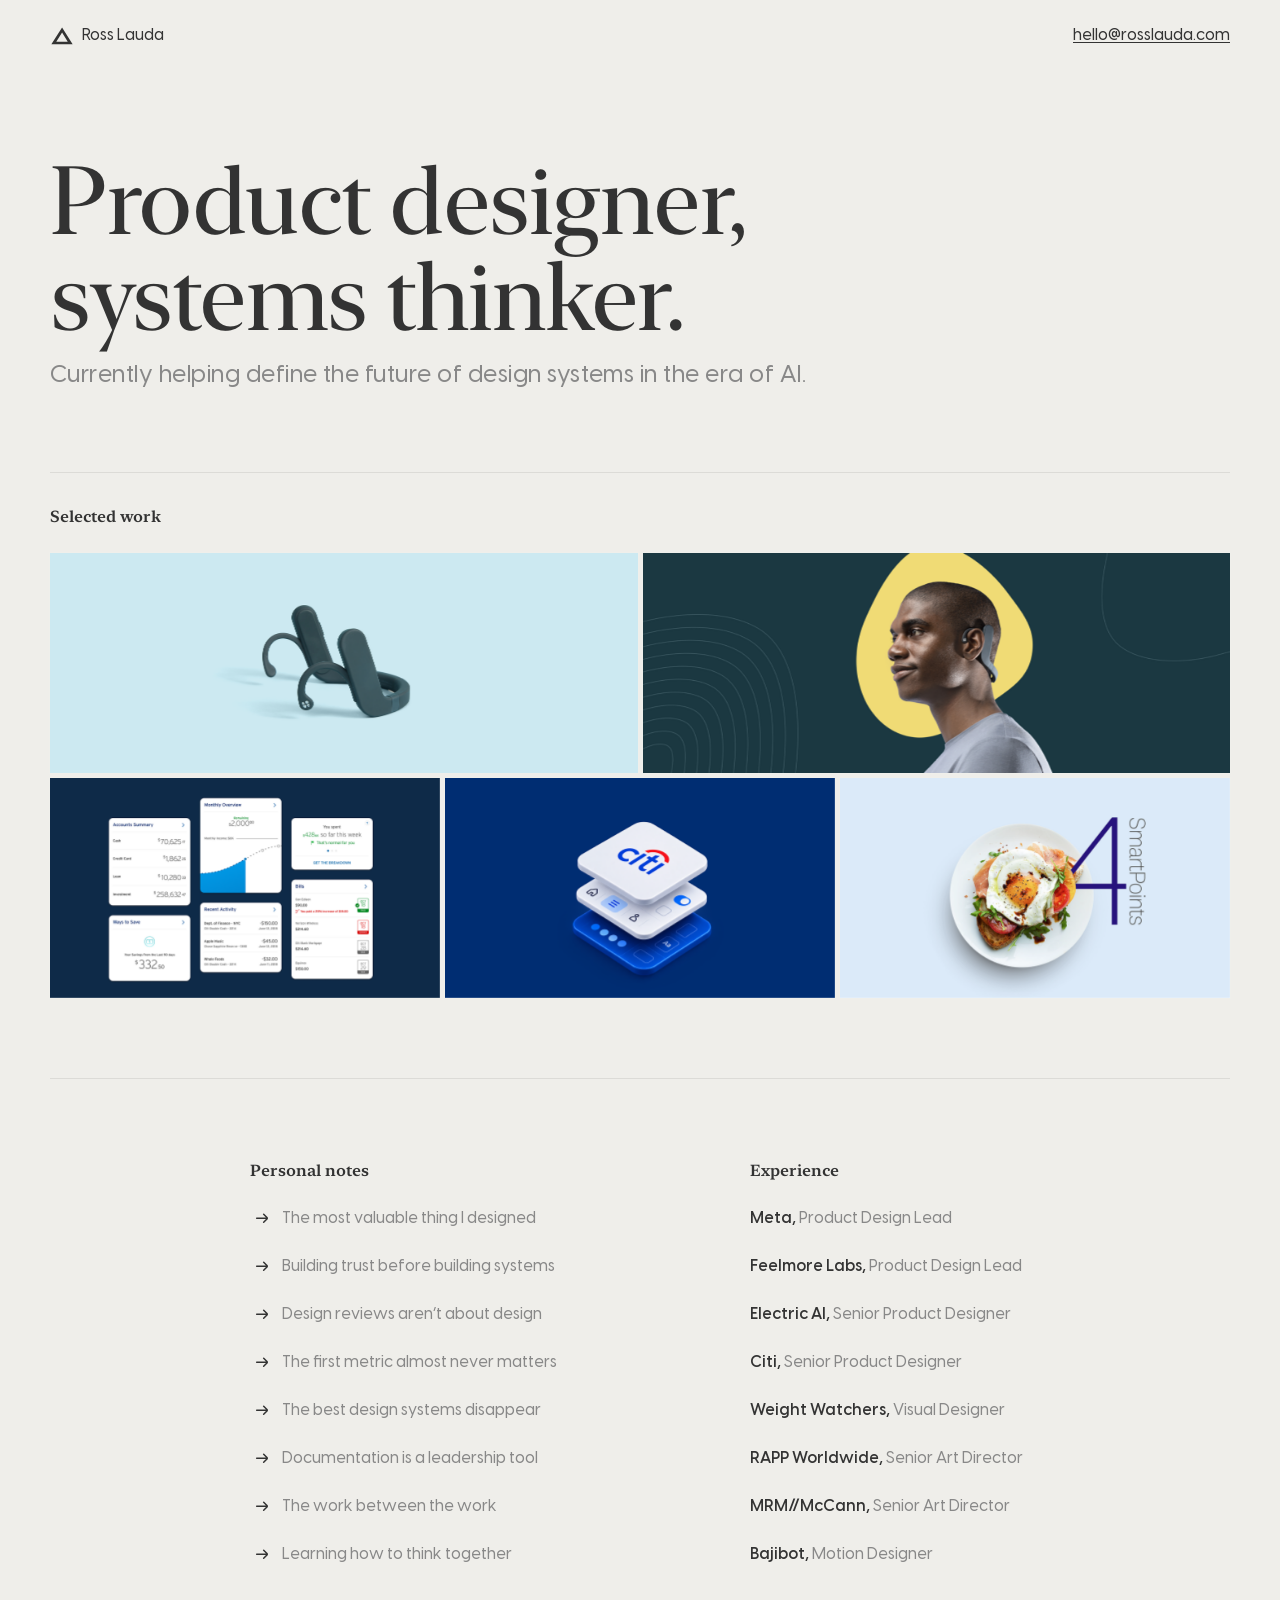
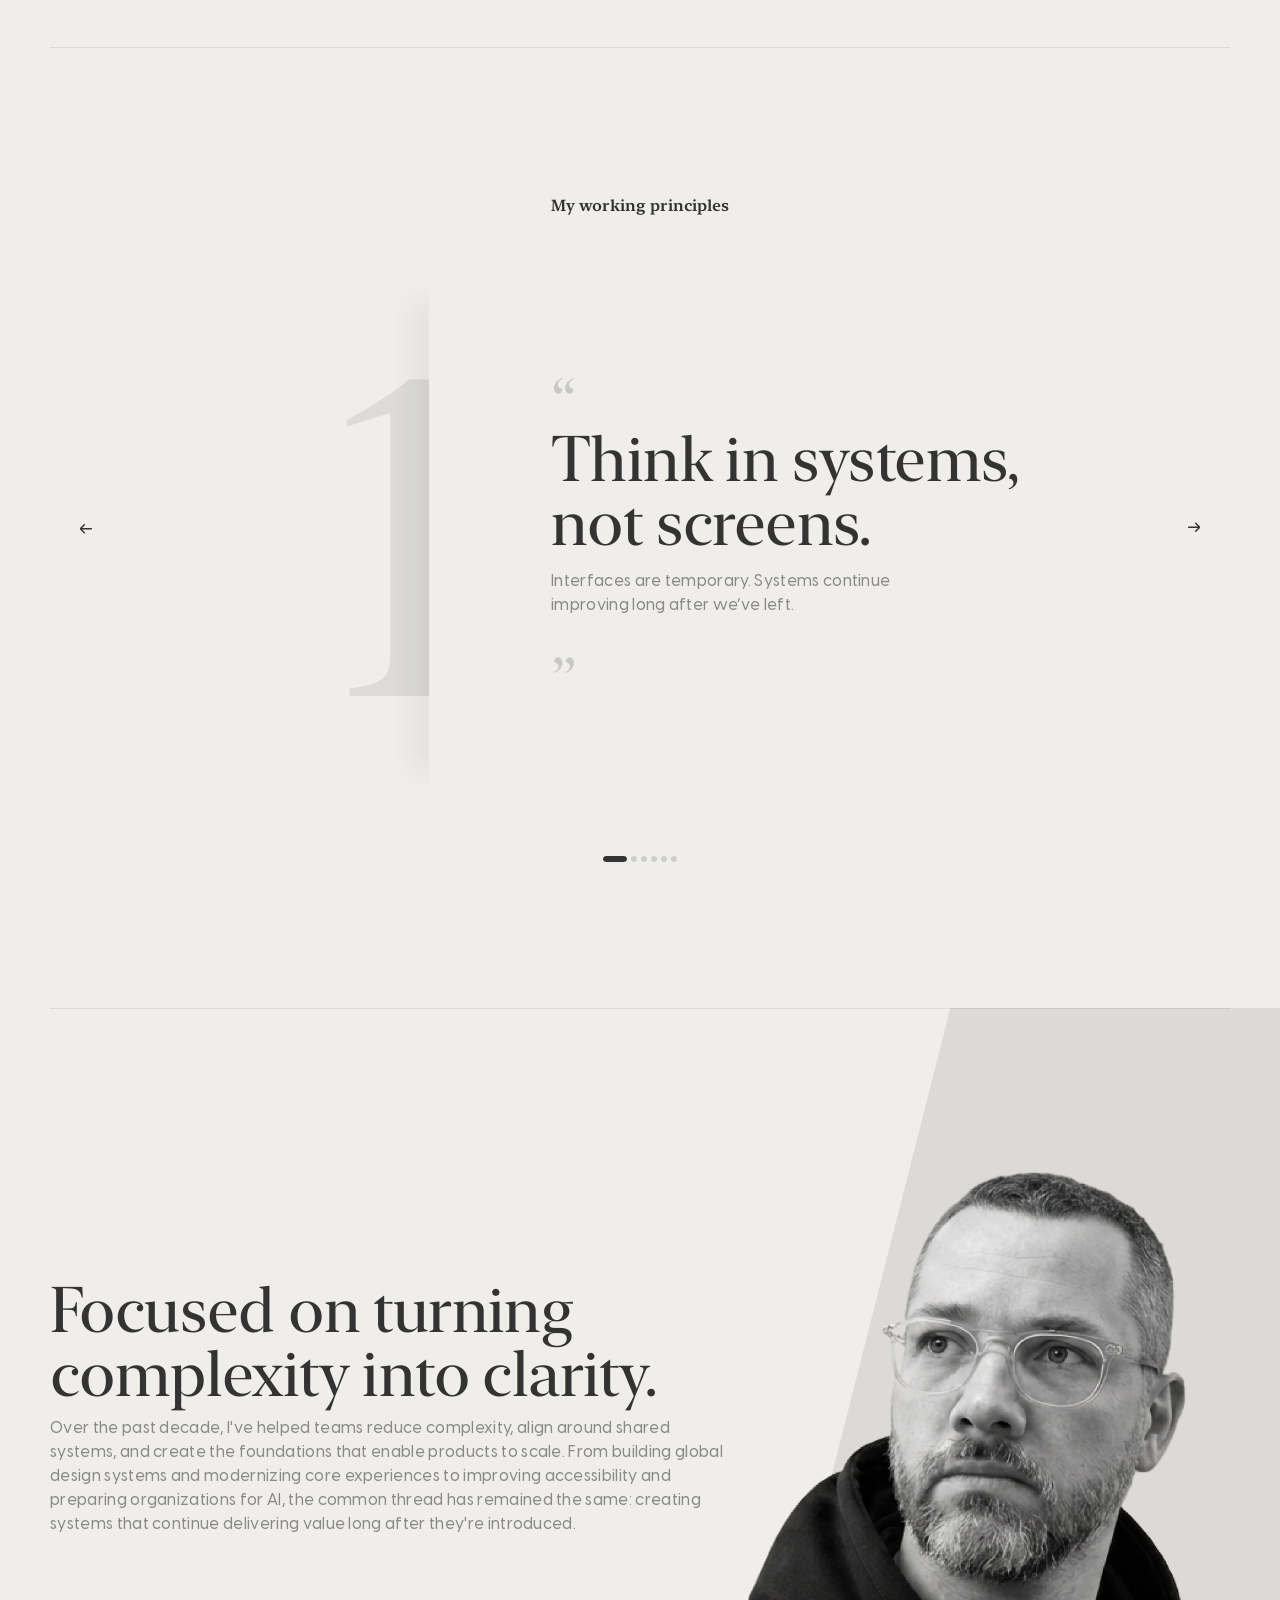
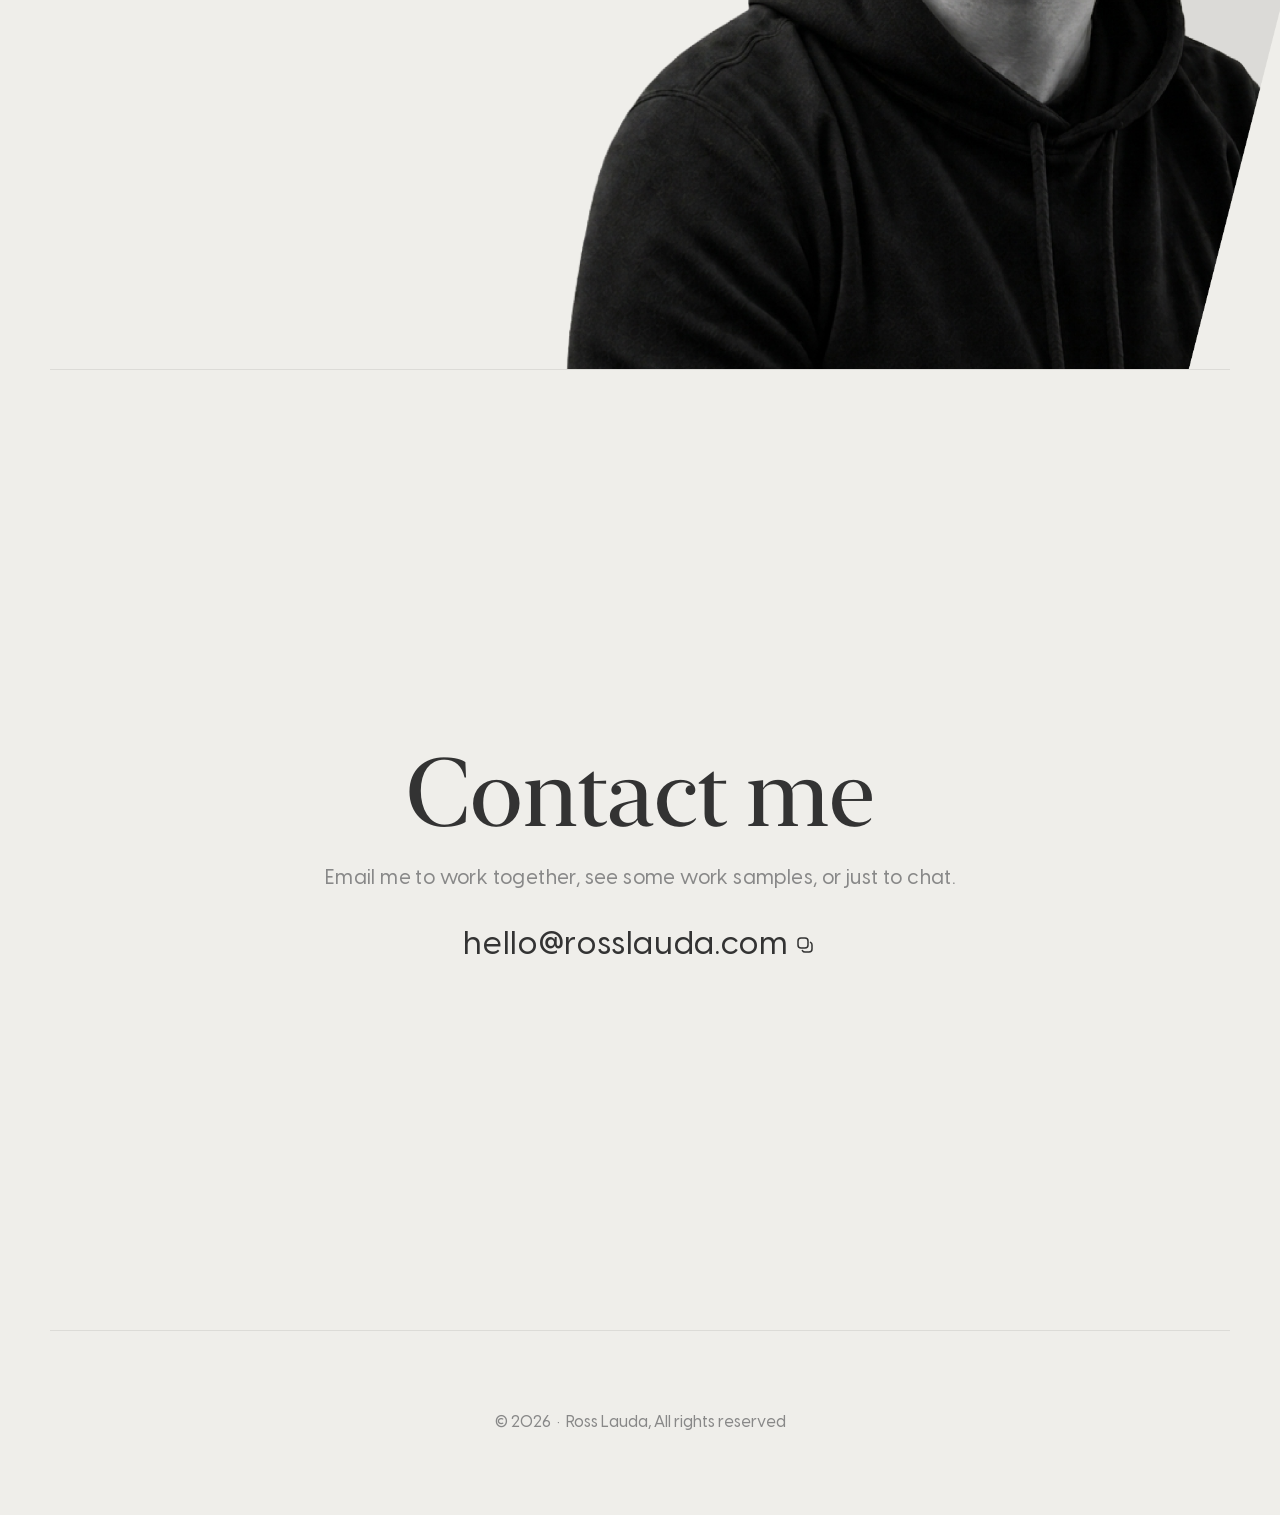
==== index.html @ 118ca0ac "Import existing portfolio and configure cPanel deployment" ====
<!doctype html>
<html lang="en">
<head>
  <meta charset="utf-8">
  <meta name="viewport" content="width=device-width, initial-scale=1">
  <meta name="color-scheme" content="light dark">
  <meta name="theme-color" content="#efeeea" media="(prefers-color-scheme: light)">
  <meta name="theme-color" content="#222222" media="(prefers-color-scheme: dark)">
  <meta name="robots" content="noindex, nofollow">
  <title>Ross Lauda — Product designer, systems thinker.</title>
</head>
<body>
  <script>location.replace('home.html');</script>
  <p><a href="home.html">Continue to the portfolio</a></p>
</body>
</html>
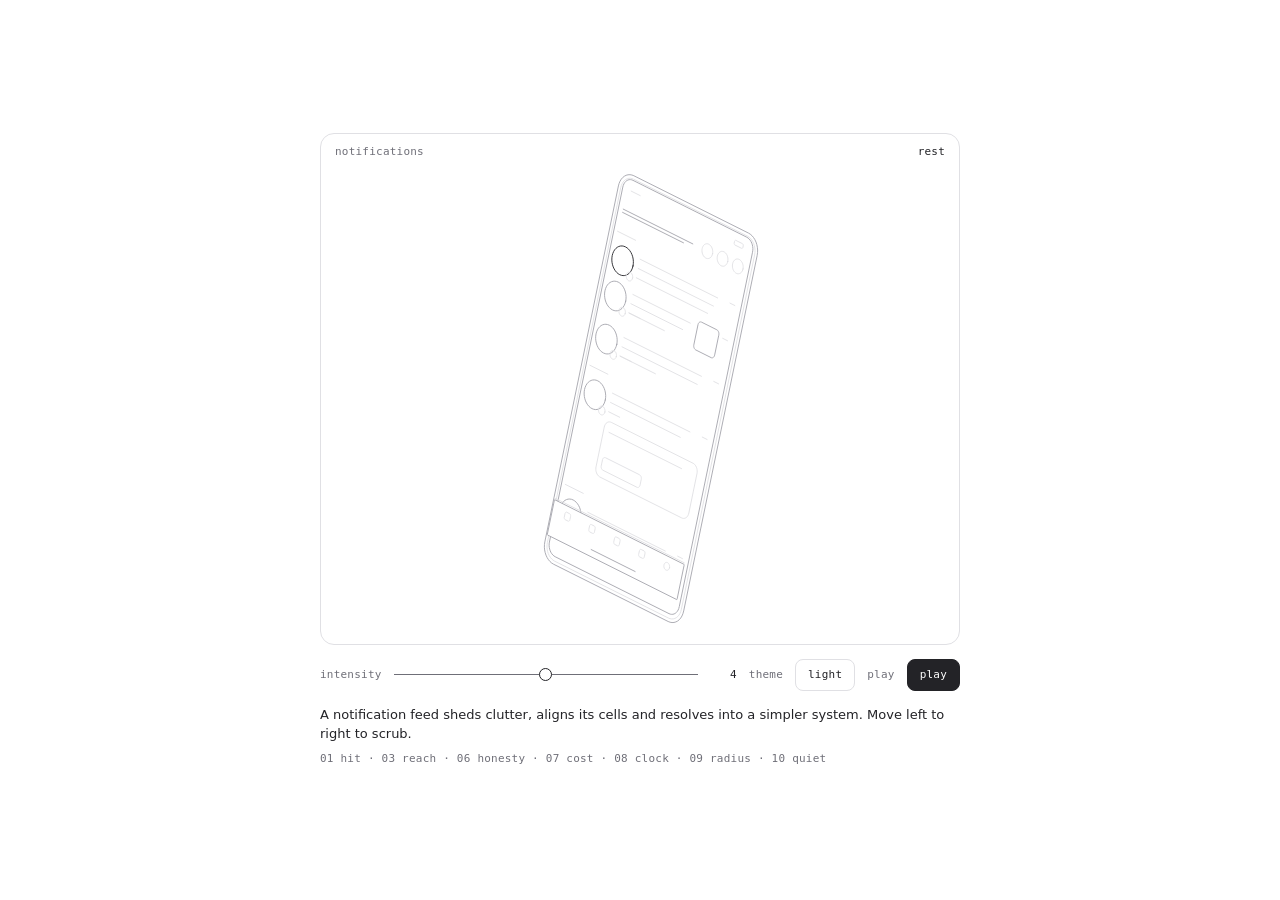
==== commit bd132ee8: "Show autoplaying notification animation on staging homepage" ====
--- a/index.html
+++ b/index.html
@@ -1,16 +1,940 @@
 <!doctype html>
 <html lang="en">
 <head>
-  <meta charset="utf-8">
-  <meta name="viewport" content="width=device-width, initial-scale=1">
-  <meta name="color-scheme" content="light dark">
-  <meta name="theme-color" content="#efeeea" media="(prefers-color-scheme: light)">
-  <meta name="theme-color" content="#222222" media="(prefers-color-scheme: dark)">
-  <meta name="robots" content="noindex, nofollow">
-  <title>Ross Lauda — Product designer, systems thinker.</title>
+<meta charset="utf-8">
+<meta name="viewport" content="width=device-width, initial-scale=1">
+<title>Notifications · Hairline animation</title>
+<meta name="robots" content="noindex,nofollow">
+<script>addEventListener('DOMContentLoaded',()=>{const p=document.getElementById('play');if(p&&p.getAttribute('aria-pressed')!=='true')p.click();});</script>
+<link rel="icon" href="data:,">
+<style>
+  :root { color-scheme: light; --ground: #ffffff; --ink: #232327; --muted: #6f6f78; --line: #e0e0e4; }
+  @media (prefers-color-scheme: dark) {
+    :root:not([data-theme="light"]) { color-scheme: dark; --ground: #08090a; --ink: #d0d6e0; --muted: #8a8c95; --line: #29292d; }
+  }
+  :root[data-theme="dark"] { color-scheme: dark; --ground: #08090a; --ink: #d0d6e0; --muted: #8a8c95; --line: #29292d; }
+  :root[data-theme="light"] { color-scheme: light; }
+  * { box-sizing: border-box; }
+  body {
+    margin: 0; min-height: 100vh; display: grid; place-items: center; padding: 24px 16px;
+    background: var(--ground); color: var(--ink);
+    font: 13px/1.5 ui-sans-serif, system-ui, -apple-system, "Segoe UI", sans-serif; -webkit-font-smoothing: antialiased;
+  }
+  main { width: 100%; max-width: 640px; }
+  .plate { position: relative; border: 1px solid var(--line); border-radius: 14px; overflow: hidden; }
+  .tag, .label, output, button { font: 11px/1 ui-monospace, SFMono-Regular, Menlo, Consolas, monospace; letter-spacing: 0.02em; }
+  .tag { position: absolute; top: 12px; z-index: 1; color: var(--muted); pointer-events: none; }
+  #name { left: 14px; }
+  #read { right: 14px; color: var(--ink); font-variant-numeric: tabular-nums; }
+  .controls { display: flex; flex-wrap: wrap; align-items: center; gap: 4px 12px; margin-top: 14px; }
+  .label { color: var(--muted); }
+  input[type="range"] {
+    flex: 1 1 96px; min-width: 0; height: 32px; margin: 0; background: transparent; cursor: pointer;
+    -webkit-appearance: none; appearance: none;
+  }
+  input[type="range"]::-webkit-slider-runnable-track { height: 1px; background: var(--muted); }
+  input[type="range"]::-webkit-slider-thumb {
+    -webkit-appearance: none; width: 13px; height: 13px; margin-top: -6px; border-radius: 50%;
+    border: 1px solid var(--ink); background: var(--ground);
+  }
+  input[type="range"]::-moz-range-track { height: 1px; background: var(--muted); }
+  input[type="range"]::-moz-range-thumb { width: 11px; height: 11px; border-radius: 50%; border: 1px solid var(--ink); background: var(--ground); }
+  input[type="range"]:focus-visible, button:focus-visible { outline: 1.5px solid var(--ink); outline-offset: 2px; }
+  output { min-width: 4ch; text-align: right; font-variant-numeric: tabular-nums; }
+  button {
+    height: 32px; padding: 0 12px; border: 1px solid var(--line); border-radius: 8px;
+    background: transparent; color: var(--ink); cursor: pointer;
+  }
+  #play[aria-pressed="true"] { background: var(--ink); color: var(--ground); border-color: var(--ink); }
+  #means { margin: 14px 0 0; text-wrap: pretty; }
+  #rules { margin: 6px 0 0; line-height: 1.6; }
+  #error { margin: 12px 0 0; padding-left: 10px; border-left: 1px solid var(--ink); }
+</style>
 </head>
 <body>
-  <script>location.replace('home.html');</script>
-  <p><a href="home.html">Continue to the portfolio</a></p>
+<main>
+  <div class="plate">
+    <span class="tag" id="name"></span>
+    <span class="tag" id="read"></span>
+    <div id="stage"></div>
+  </div>
+  <div class="controls">
+    <label class="label" for="intensity">intensity</label>
+    <input id="intensity" type="range" min="0" max="1" step="0.01" value="0.5">
+    <output id="value" for="intensity"></output>
+    <span class="label">theme</span>
+    <button id="theme" type="button" aria-label="Switch between the light and the dark theme"></button>
+    <span class="label">play</span>
+    <button id="play" type="button" aria-pressed="false">play</button>
+  </div>
+  <p id="means"></p>
+  <p id="rules" class="label"></p>
+  <p id="error" role="alert" hidden></p>
+</main>
+<script id="hl-kernel">
+/* hairline kernel sha256:346b48bdef2cdfafd5343eba01494255cf75f9c078e6fcd1aafc62bab62980a1 */
+/*
+ * HL: everything a figure may call. Read this index; the code under it is the
+ * package's src/core, unchanged, and a figure should not need to read it.
+ *
+ * Every figure is drawn in a 400 × 320 viewBox. World space is x/y on the
+ * ground and z up. Plates are filled with the ground colour and painted back
+ * to front, so a nearer one covers a farther one: append in that order. At
+ * the default camera, Cam(45, 0.5, S), +x runs down to the right and +y down
+ * to the left, so the corner with the largest x and y is nearest the viewer:
+ * append by ascending x + y, from the far corner (smallest x and y) to it.
+ *
+ * Camera
+ *   Cam(azDeg, k, S)                       a camera: azimuth in degrees, k = sin(elevation) (0.5 is the 2:1 view), S = scale
+ *   fit(C, points, cx, cy)                 centres the box of [x, y, z] points on (cx, cy); call it once, before proj
+ *                                          it only centres, it never scales: choose S by trying values, with the most extreme pose in points.
+ *                                          The six figures use S 1.42 to 2.12; the boxes they fit come out 230 to 310 wide and 180 to 245 tall
+ *   proj(C)                                returns P(x, y, z), which gives [sx, sy]
+ *   unproj(C, sx, sy, z)                   the world [x, y] under a screen point, on the plane at height z
+ *   facing(C)                              returns front(sample): whether a ring sample faces the camera
+ * Rounded solids
+ *   rrect(u0, v0, u1, v1, r, n)            a rounded rectangle, as a ring of samples {u, v, nu, nv}
+ *   circ(R, n)                             a circle, as a ring
+ *   rings(x0, y0, x1, y1, r, b)            [ring, inner]: a rounded footprint and its crease ring, inset by b
+ *                                          r, the corner radius, is cut to half the shorter side. b, the crease's inset in world units
+ *                                          (0.6 to 2.2 in the figures), must stay under half the shorter side or the crease turns inside out
+ *   prism(P, front, ring, inner, z0, z1)   {sil, crease}: a solid standing from z0 to z1, as two path strings
+ *   ringAt(P, ring, z)                     the ring's points, projected at height z
+ *   run(ring, keep)                        the one cyclic run of samples that pass keep
+ *   hull(points)                           the convex hull of screen points
+ *   extremes(P, ring)                      [left, right, nearest] samples: where dashed drops fall from
+ *   fillet(points, radii, n)               rounds every vertex of a closed polygon; returns the new points
+ *                                          radii is an array, one radius per vertex, each cut to half its shorter edge; a single number gives NaN.
+ *                                          n is the steps round each corner, default 4: each vertex becomes n + 1 points
+ *   ghost(P, front, ring, z0, depth)       a reflection's path {d, y0, y1}; reflect() draws it for you
+ * Paths and numbers
+ *   poly(points)                           a closed path string
+ *   open(points)                           an open polyline string
+ *   seg(a, b)                              one segment between two screen points [sx, sy], as its own subpath; project world points with P first
+ *   clamp(v, a, b)
+ *   lerp(a, b, t)
+ *   rad(deg)
+ *   r2(n)                                  two decimals
+ * The continuous clock: one spring per moving number
+ *   spring(x, opts)                        at rest on x; write .t to retarget; opts {k, c, m, eps}, default k 100, c 18, m 1
+ *   stepS(sp, dt)                          advances by dt seconds; returns whether it is still moving
+ * The discrete clock: a 700ms tween on (.32, .72, 0, 1)
+ *   tween(v, dur)                          at rest on v; dur defaults to 700 (ms)
+ *   tset(tw, to, now, delay)               retargets from where it is, after delay ms: the stagger
+ *                                          the same target again does nothing, so calling it on every pointer move is safe
+ *   tval(tw, now)                          its value at now
+ *   tdone(tw, now)                         whether it has landed
+ *   bezier(x1, y1, x2, y2)                 a CSS cubic-bezier, as a function of progress
+ *   EASE_LIFT                              the lift curve itself
+ *   reducedMotion()                        true when the reader asked for less motion; springs and tweens already land at once
+ *   setReducedMotion(on)                   the loop's business, not a figure's
+ * Drawing
+ *   mk(tag, attrs, parent)                 one svg element: the only way a figure makes a node
+ *   solid(parent)                          {g, sil, cr}: a group holding a silhouette path and a crease path
+ *   put(solid, paths)                      writes prism()'s {sil, crease} into solid()'s {sil, cr}: sil into sil, crease into cr
+ *   flatDot(parent, C, r, cls)             a dot lying on the ground plane; cls is "dot", "dot m" or "dot off"
+ *   place(el, point)                       moves a dot or a circle to [sx, sy]
+ *   reflect(svg, parent, P, front, ring, z0, depth)   a fading mirror under a solid
+ *   fade(svg, y0, y1, a0)                  a vertical fade, as a mask; returns the value for a mask attribute
+ * Life
+ *   register(stage, tick)                  joins the one frame loop; tick(dt in seconds, now in ms) returns true to ask for another frame; gives {wake, unregister}
+ *   pointer(stage, handlers)               {move(point), down(point), leave()}, points in viewBox units; returns its disposer
+ *   disposer()                             {add, on, dispose}: collects tear-down, so destroy is bag.dispose
+ * The bench's business, not a figure's
+ *   css(lightDark)
+ *   inject(root)
+ *   tour(stage, stops, onStop)             an unseen pointer that walks the stops, [x, y] in viewBox units or null to leave, and gives way to a real one; onStop(i) on each arrival; returns {stop}
+ *   LAP                                    the default stops: a diamond around the centre, then a leave
+ *
+ * Classes, on path, polygon, ellipse and line. They are the whole palette; a
+ * figure sets no colour, width or fill of its own.
+ *     (none)   filled with the ground colour, medium stroke
+ *     sil      the silhouette's stroke        hi    the bright stroke: the only highlight
+ *     lo       the dim stroke                 nf    no fill        fo   fill only, no stroke
+ *     dash     a dashed guide
+ *     dot      a bright dot                   dot m   a medium dot     dot off   a dim dot
+ */
+var HL = (() => {
+  var __defProp = Object.defineProperty;
+  var __getOwnPropDesc = Object.getOwnPropertyDescriptor;
+  var __getOwnPropNames = Object.getOwnPropertyNames;
+  var __hasOwnProp = Object.prototype.hasOwnProperty;
+  var __export = (target, all) => {
+    for (var name in all)
+      __defProp(target, name, { get: all[name], enumerable: true });
+  };
+  var __copyProps = (to, from, except, desc) => {
+    if (from && typeof from === "object" || typeof from === "function") {
+      for (let key of __getOwnPropNames(from))
+        if (!__hasOwnProp.call(to, key) && key !== except)
+          __defProp(to, key, { get: () => from[key], enumerable: !(desc = __getOwnPropDesc(from, key)) || desc.enumerable });
+    }
+    return to;
+  };
+  var __toCommonJS = (mod) => __copyProps(__defProp({}, "__esModule", { value: true }), mod);
+
+  // packages/hairline/src/core/kernel.ts
+  var kernel_exports = {};
+  __export(kernel_exports, {
+    Cam: () => Cam,
+    EASE_LIFT: () => EASE_LIFT,
+    LAP: () => LAP,
+    bezier: () => bezier,
+    circ: () => circ,
+    clamp: () => clamp,
+    css: () => css,
+    disposer: () => disposer,
+    extremes: () => extremes,
+    facing: () => facing,
+    fade: () => fade,
+    fillet: () => fillet,
+    fit: () => fit,
+    flatDot: () => flatDot,
+    ghost: () => ghost,
+    hull: () => hull,
+    inject: () => inject,
+    lerp: () => lerp,
+    mk: () => mk,
+    open: () => open,
+    place: () => place,
+    pointer: () => pointer,
+    poly: () => poly,
+    prism: () => prism,
+    proj: () => proj,
+    put: () => put,
+    r2: () => r2,
+    rad: () => rad,
+    reducedMotion: () => reducedMotion,
+    reflect: () => reflect,
+    register: () => register,
+    ringAt: () => ringAt,
+    rings: () => rings,
+    rrect: () => rrect,
+    run: () => run,
+    seg: () => seg,
+    setReducedMotion: () => setReducedMotion,
+    solid: () => solid,
+    spring: () => spring,
+    stepS: () => stepS,
+    tdone: () => tdone,
+    tour: () => tour,
+    tset: () => tset,
+    tval: () => tval,
+    tween: () => tween,
+    unproj: () => unproj
+  });
+
+  // packages/hairline/src/core/iso.ts
+  var clamp = (v, a, b) => Math.max(a, Math.min(b, v));
+  var lerp = (a, b, t) => a + (b - a) * t;
+  var rad = (d) => d * Math.PI / 180;
+  var r2 = (n) => Math.round(n * 100) / 100;
+  var poly = (pts) => "M" + pts.map((p) => r2(p[0]) + " " + r2(p[1])).join("L") + "Z";
+  var seg = (a, b) => `M${r2(a[0])} ${r2(a[1])}L${r2(b[0])} ${r2(b[1])}`;
+  var open = (pts) => pts.length < 2 ? "" : "M" + pts.map((p) => r2(p[0]) + " " + r2(p[1])).join("L");
+  var Cam = (azDeg, k, S) => ({ az: rad(azDeg), k, S, ox: 0, oy: 0 });
+  function proj(C) {
+    const c = Math.cos(C.az), s = Math.sin(C.az), zf = Math.sqrt(1 - C.k * C.k);
+    return (x, y, z) => {
+      const X = x * c - y * s, Y = x * s + y * c;
+      return [C.ox + C.S * X, C.oy + C.S * (Y * C.k - z * zf)];
+    };
+  }
+  function unproj(C, sx, sy, z) {
+    const c = Math.cos(C.az), s = Math.sin(C.az), zf = Math.sqrt(1 - C.k * C.k);
+    const X = (sx - C.ox) / C.S, Y = ((sy - C.oy) / C.S + z * zf) / C.k;
+    return [X * c + Y * s, -X * s + Y * c];
+  }
+  function fit(C, pts, cx, cy) {
+    C.ox = 0;
+    C.oy = 0;
+    const P = proj(C);
+    let a = 1e9, b = -1e9, c = 1e9, d = -1e9;
+    for (const p of pts) {
+      const q = P(p[0], p[1], p[2]);
+      a = Math.min(a, q[0]);
+      b = Math.max(b, q[0]);
+      c = Math.min(c, q[1]);
+      d = Math.max(d, q[1]);
+    }
+    C.ox = cx - (a + b) / 2;
+    C.oy = cy - (c + d) / 2;
+  }
+  function rrect(u0, v0, u1, v1, r, n = 4) {
+    r = Math.max(0, Math.min(r, (u1 - u0) / 2, (v1 - v0) / 2));
+    const out = [];
+    for (const [cu, cv, a0] of [[u1 - r, v1 - r, 0], [u0 + r, v1 - r, 90], [u0 + r, v0 + r, 180], [u1 - r, v0 + r, 270]])
+      for (let k = 0; k <= n; k++) {
+        const a = rad(a0 + 90 * k / n), ca = Math.cos(a), sa = Math.sin(a);
+        out.push({ u: cu + r * ca, v: cv + r * sa, nu: ca, nv: sa });
+      }
+    return out;
+  }
+  function circ(R, n = 96) {
+    const out = [];
+    for (let k = 0; k < n; k++) {
+      const a = k / n * Math.PI * 2, ca = Math.cos(a), sa = Math.sin(a);
+      out.push({ u: R * ca, v: R * sa, nu: ca, nv: sa });
+    }
+    return out;
+  }
+  function hull(input) {
+    const pts = input.slice().sort((a, b) => a[0] - b[0] || a[1] - b[1]);
+    const x = (o, a, b) => (a[0] - o[0]) * (b[1] - o[1]) - (a[1] - o[1]) * (b[0] - o[0]);
+    const lo = [], up = [];
+    for (const p of pts) {
+      while (lo.length > 1 && x(lo[lo.length - 2], lo[lo.length - 1], p) <= 0) lo.pop();
+      lo.push(p);
+    }
+    for (let i = pts.length - 1; i >= 0; i--) {
+      const p = pts[i];
+      while (up.length > 1 && x(up[up.length - 2], up[up.length - 1], p) <= 0) up.pop();
+      up.push(p);
+    }
+    lo.pop();
+    up.pop();
+    return lo.concat(up);
+  }
+  var ringAt = (P, ring, z) => ring.map((q) => P(q.u, q.v, z));
+  var facing = (C) => {
+    const s = Math.sin(C.az), c = Math.cos(C.az);
+    return (q) => q.nu * s + q.nv * c >= -1e-6;
+  };
+  function run(ring, keep) {
+    const n = ring.length;
+    let s = -1;
+    for (let i = 0; i < n; i++) if (keep(ring[i]) && !keep(ring[(i + n - 1) % n])) {
+      s = i;
+      break;
+    }
+    if (s < 0) return keep(ring[0]) ? ring.slice() : [];
+    const out = [];
+    for (let k = 0; k < n && keep(ring[(s + k) % n]); k++) out.push(ring[(s + k) % n]);
+    return out;
+  }
+  function prism(P, front, ring, inner, z0, z1) {
+    return {
+      sil: poly(hull(ringAt(P, ring, z1).concat(ringAt(P, ring, z0)))),
+      crease: inner ? open(ringAt(P, run(inner, front), z1)) : ""
+    };
+  }
+  var rings = (x0, y0, x1, y1, r, b) => [
+    rrect(x0, y0, x1, y1, r),
+    rrect(x0 + b, y0 + b, x1 - b, y1 - b, Math.max(0.3, r - b))
+  ];
+  function extremes(P, ring) {
+    const pr = ring.map((q) => P(q.u, q.v, 0));
+    let a = 0, b = 0, c = 0;
+    pr.forEach((p, k) => {
+      if (p[0] < pr[a][0]) a = k;
+      if (p[0] > pr[b][0]) b = k;
+      if (p[1] > pr[c][1]) c = k;
+    });
+    return [ring[a], ring[b], ring[c]];
+  }
+  function fillet(pts, rs, n = 4) {
+    const m = pts.length, out = [];
+    for (let i = 0; i < m; i++) {
+      const a = pts[(i + m - 1) % m], p = pts[i], b = pts[(i + 1) % m];
+      const la = Math.hypot(a[0] - p[0], a[1] - p[1]), lb = Math.hypot(b[0] - p[0], b[1] - p[1]);
+      const t = Math.min(rs[i], la / 2, lb / 2);
+      const p1 = [p[0] + (a[0] - p[0]) / la * t, p[1] + (a[1] - p[1]) / la * t];
+      const p2 = [p[0] + (b[0] - p[0]) / lb * t, p[1] + (b[1] - p[1]) / lb * t];
+      for (let k = 0; k <= n; k++) {
+        const s = k / n, w = 1 - s;
+        out.push([w * w * p1[0] + 2 * w * s * p[0] + s * s * p2[0], w * w * p1[1] + 2 * w * s * p[1] + s * s * p2[1]]);
+      }
+    }
+    return out;
+  }
+  function ghost(P, front, ring, z0, depth) {
+    const f = run(ring, front), lowP = ringAt(P, f, z0 - depth);
+    return {
+      d: open(lowP) + [f[0], f[f.length - 1]].map((q) => seg(P(q.u, q.v, z0), P(q.u, q.v, z0 - depth))).join(""),
+      y0: Math.min(...ringAt(P, f, z0).map((p) => p[1])),
+      y1: Math.max(...lowP.map((p) => p[1])) + 2
+    };
+  }
+
+  // packages/hairline/src/core/motion.ts
+  var reduced = false;
+  var setReducedMotion = (on) => {
+    reduced = on;
+  };
+  var reducedMotion = () => reduced;
+  function spring(x, o = {}) {
+    return { x, v: 0, t: x, k: o.k ?? 100, c: o.c ?? 18, m: o.m ?? 1, eps: o.eps ?? 0.01 };
+  }
+  function stepS(sp, dt) {
+    if (reduced) {
+      sp.x = sp.t;
+      sp.v = 0;
+      return false;
+    }
+    const n = Math.max(1, Math.ceil(dt * 240)), h = dt / n;
+    for (let i = 0; i < n; i++) {
+      const a = (-sp.k * (sp.x - sp.t) - sp.c * sp.v) / sp.m;
+      sp.v += a * h;
+      sp.x += sp.v * h;
+    }
+    if (Math.abs(sp.x - sp.t) < sp.eps && Math.abs(sp.v) < sp.eps * 10) {
+      sp.x = sp.t;
+      sp.v = 0;
+      return false;
+    }
+    return true;
+  }
+  function bezier(x1, y1, x2, y2) {
+    const cx = 3 * x1, bx = 3 * (x2 - x1) - cx, ax = 1 - cx - bx;
+    const cy = 3 * y1, by = 3 * (y2 - y1) - cy, ay = 1 - cy - by;
+    const X = (u) => ((ax * u + bx) * u + cx) * u;
+    const Y = (u) => ((ay * u + by) * u + cy) * u;
+    const dX = (u) => (3 * ax * u + 2 * bx) * u + cx;
+    return (t) => {
+      if (t <= 0) return 0;
+      if (t >= 1) return 1;
+      let u = t;
+      for (let i = 0; i < 8; i++) {
+        const e = X(u) - t;
+        if (Math.abs(e) < 1e-5) break;
+        const d = dX(u);
+        if (Math.abs(d) < 1e-6) break;
+        u -= e / d;
+      }
+      if (!(u >= 0 && u <= 1) || Math.abs(X(u) - t) > 1e-4) {
+        let lo = 0, hi = 1;
+        u = t;
+        for (let i = 0; i < 24; i++) {
+          if (X(u) < t) lo = u;
+          else hi = u;
+          u = (lo + hi) / 2;
+        }
+      }
+      return Y(u);
+    };
+  }
+  var EASE_LIFT = bezier(0.32, 0.72, 0, 1);
+  var tween = (v, dur = 700) => ({ from: v, to: v, t0: -1e9, dur });
+  var tval = (tw, now) => {
+    const p = clamp((now - tw.t0) / tw.dur, 0, 1);
+    return tw.from + (tw.to - tw.from) * (reduced ? 1 : EASE_LIFT(p));
+  };
+  var tset = (tw, to, now, delay) => {
+    if (tw.to === to) return;
+    tw.from = tval(tw, now);
+    tw.to = to;
+    tw.t0 = now + delay;
+  };
+  var tdone = (tw, now) => reduced || now >= tw.t0 + tw.dur;
+
+  // packages/hairline/src/core/stage.ts
+  var NS = "http://www.w3.org/2000/svg";
+  function mk(tag, attrs, parent) {
+    const e = document.createElementNS(NS, tag);
+    if (attrs) for (const k in attrs) e.setAttribute(k, String(attrs[k]));
+    if (parent) parent.appendChild(e);
+    return e;
+  }
+  function solid(parent) {
+    const g = mk("g", {}, parent);
+    return { g, sil: mk("path", { class: "sil" }, g), cr: mk("path", { class: "nf lo" }, g) };
+  }
+  var put = (el, s) => {
+    el.sil.setAttribute("d", s.sil);
+    el.cr.setAttribute("d", s.crease);
+  };
+  var flatDot = (parent, C, r, cls) => mk("ellipse", { rx: r2(r * C.S), ry: r2(r * C.S * C.k), class: cls }, parent);
+  var place = (el, q) => {
+    el.setAttribute("cx", String(r2(q[0])));
+    el.setAttribute("cy", String(r2(q[1])));
+  };
+  var fid = 0;
+  function fade(svg, y0, y1, a0 = 0.7) {
+    const id = "hl-fd" + ++fid, defs = mk("defs", {}, svg);
+    const lg = mk("linearGradient", { id: id + "g", gradientUnits: "userSpaceOnUse", x1: 0, y1: r2(y0), x2: 0, y2: r2(y1) }, defs);
+    mk("stop", { offset: 0, "stop-color": "#fff", "stop-opacity": a0 }, lg);
+    mk("stop", { offset: 1, "stop-color": "#fff", "stop-opacity": 0 }, lg);
+    const m = mk("mask", { id, maskUnits: "userSpaceOnUse", x: 0, y: 0, width: 400, height: 320 }, defs);
+    mk("rect", { x: 0, y: 0, width: 400, height: 320, fill: `url(#${id}g)` }, m);
+    return `url(#${id})`;
+  }
+  function reflect(svg, parent, P, front, ring, z0, depth) {
+    const r = ghost(P, front, ring, z0, depth);
+    const gh = mk("g", { class: "ghost", mask: fade(svg, r.y0, r.y1) }, parent);
+    mk("path", { d: r.d }, gh);
+  }
+  var boards = [];
+  var byStage = /* @__PURE__ */ new Map();
+  var raf = 0;
+  var last = 0;
+  var io = null;
+  var rm = null;
+  function frame() {
+    const now = performance.now();
+    const dt = Math.min(0.05, Math.max(0, (now - last) / 1e3));
+    last = now;
+    let any = false;
+    for (const b of boards.slice()) if (b.vis && b.awake) {
+      try {
+        b.awake = !!b.tick(dt, now);
+      } catch (err) {
+        b.awake = false;
+        setTimeout(() => {
+          throw err;
+        });
+      }
+      any = any || b.awake;
+    }
+    raf = any ? requestAnimationFrame(frame) : 0;
+  }
+  function wake(b) {
+    b.awake = true;
+    if (!raf) {
+      last = performance.now();
+      raf = requestAnimationFrame(frame);
+    }
+  }
+  var onMotion = () => {
+    setReducedMotion(!!rm?.matches);
+    boards.forEach(wake);
+  };
+  function start() {
+    if (io) return;
+    io = new IntersectionObserver((es) => {
+      for (const e of es) {
+        const set = byStage.get(e.target);
+        if (!set) continue;
+        for (const b of set) {
+          b.vis = e.isIntersecting;
+          if (b.vis) wake(b);
+        }
+      }
+    }, { rootMargin: "80px" });
+    rm = matchMedia("(prefers-reduced-motion: reduce)");
+    setReducedMotion(rm.matches);
+    rm.addEventListener("change", onMotion);
+  }
+  function stop() {
+    if (raf) cancelAnimationFrame(raf);
+    raf = 0;
+    io?.disconnect();
+    io = null;
+    rm?.removeEventListener("change", onMotion);
+    rm = null;
+  }
+  function register(stage, tick) {
+    start();
+    const b = { stage, tick, vis: false, awake: true };
+    boards.push(b);
+    const peers = byStage.get(stage);
+    if (peers) {
+      for (const p of peers) b.vis = p.vis;
+      peers.add(b);
+      if (b.vis) wake(b);
+    } else {
+      byStage.set(stage, /* @__PURE__ */ new Set([b]));
+      io.observe(stage);
+    }
+    tick(0, performance.now());
+    let gone = false;
+    return {
+      wake: () => {
+        if (!gone) wake(b);
+      },
+      unregister: () => {
+        if (gone) return;
+        gone = true;
+        boards = boards.filter((x) => x !== b);
+        const set = byStage.get(stage);
+        if (set) {
+          set.delete(b);
+          if (!set.size) {
+            byStage.delete(stage);
+            io?.unobserve(stage);
+          }
+        }
+        if (!boards.length) stop();
+      }
+    };
+  }
+  var handlers = /* @__PURE__ */ new WeakMap();
+  var touring = /* @__PURE__ */ new WeakMap();
+  function pointer(stage, on) {
+    handlers.set(stage, on);
+    let tm = 0;
+    const pt = (e) => {
+      const r = stage.getBoundingClientRect();
+      return [(e.clientX - r.left) / r.width * 400, (e.clientY - r.top) / r.height * 320];
+    };
+    const move = (e) => {
+      clearTimeout(tm);
+      touring.get(stage)?.hold();
+      on.move(pt(e), e);
+    };
+    const down = (e) => {
+      clearTimeout(tm);
+      touring.get(stage)?.hold();
+      if (e.pointerType !== "mouse") stage.releasePointerCapture?.(e.pointerId);
+      if (on.down) on.down(pt(e), e);
+      else on.move(pt(e), e);
+    };
+    const leave = (e) => {
+      clearTimeout(tm);
+      tm = window.setTimeout(() => {
+        on.leave(e);
+        touring.get(stage)?.release();
+      }, e.pointerType === "mouse" ? 0 : 1400);
+    };
+    stage.addEventListener("pointermove", move);
+    stage.addEventListener("pointerdown", down);
+    stage.addEventListener("pointerleave", leave);
+    return () => {
+      clearTimeout(tm);
+      if (handlers.get(stage) === on) handlers.delete(stage);
+      stage.removeEventListener("pointermove", move);
+      stage.removeEventListener("pointerdown", down);
+      stage.removeEventListener("pointerleave", leave);
+    };
+  }
+  var LAP = [[128, 150], [200, 118], [272, 150], [200, 206], null];
+  var TRAVEL = 900;
+  var DWELL = 1200;
+  var REST = 1800;
+  var RESUME = 1200;
+  var STAGGER = 450;
+  var GHOST = { pointerType: "ghost" };
+  var started = 0;
+  function entry([x, y]) {
+    const dx = x - 200, dy = y - 160;
+    if (!dx && !dy) return [200, 320];
+    const k = Math.min(dx ? (dx > 0 ? 200 : -200) / dx : Infinity, dy ? (dy > 0 ? 160 : -160) / dy : Infinity);
+    return [200 + dx * k, 160 + dy * k];
+  }
+  function tour(stage, stops, onStop) {
+    let i = 0;
+    let wait = RESUME + STAGGER * (started++ % 4);
+    let t = -1;
+    let at = null;
+    let origin = [200, 320];
+    let hand = false, keys = stage.contains(stage.ownerDocument.activeElement);
+    let gone = false;
+    const leave = () => {
+      at = null;
+      t = -1;
+      handlers.get(stage)?.leave(GHOST);
+    };
+    const tick = (dt) => {
+      if (hand || keys || !stops.length) return false;
+      if (reducedMotion()) {
+        if (at) leave();
+        return false;
+      }
+      if (wait > 0) {
+        wait -= dt * 1e3;
+        return true;
+      }
+      const stop2 = stops[i];
+      if (stop2 === null) {
+        if (at) leave();
+        onStop?.(i);
+        i = (i + 1) % stops.length;
+        wait = REST;
+        return true;
+      }
+      const h = handlers.get(stage);
+      if (!h) return true;
+      if (t < 0) {
+        origin = at ?? entry(stop2);
+        t = 0;
+      }
+      t = Math.min(TRAVEL, t + dt * 1e3);
+      const k = EASE_LIFT(t / TRAVEL);
+      at = [origin[0] + (stop2[0] - origin[0]) * k, origin[1] + (stop2[1] - origin[1]) * k];
+      h.move(at, GHOST);
+      if (t < TRAVEL) return true;
+      onStop?.(i);
+      i = (i + 1) % stops.length;
+      t = -1;
+      wait = DWELL;
+      return true;
+    };
+    const take = () => {
+      at = null;
+      t = -1;
+    };
+    const give = () => {
+      if (hand || keys) return;
+      i = 0;
+      t = -1;
+      wait = RESUME;
+      board.wake();
+    };
+    const me = {
+      hold: () => {
+        hand = true;
+        take();
+      },
+      release: () => {
+        if (!hand) return;
+        hand = false;
+        give();
+      }
+    };
+    const focusIn = () => {
+      keys = true;
+      take();
+    };
+    const focusOut = (e) => {
+      if (keys && !stage.contains(e.relatedTarget)) {
+        keys = false;
+        give();
+      }
+    };
+    stage.addEventListener("focusin", focusIn);
+    stage.addEventListener("focusout", focusOut);
+    touring.set(stage, me);
+    const board = register(stage, tick);
+    return {
+      stop: () => {
+        if (gone) return;
+        gone = true;
+        board.unregister();
+        stage.removeEventListener("focusin", focusIn);
+        stage.removeEventListener("focusout", focusOut);
+        if (touring.get(stage) === me) touring.delete(stage);
+        if (at) leave();
+      }
+    };
+  }
+  function disposer() {
+    let fns = [];
+    return {
+      add: (fn) => {
+        fns.push(fn);
+      },
+      on: (target, type, fn, opts) => {
+        const h = fn;
+        target.addEventListener(type, h, opts);
+        fns.push(() => target.removeEventListener(type, h, opts));
+      },
+      dispose: () => {
+        const run2 = fns;
+        fns = [];
+        for (let i = run2.length - 1; i >= 0; i--) run2[i]();
+      }
+    };
+  }
+
+  // packages/hairline/src/core/styles.ts
+  var LIGHT = { plate: "#ffffff", hi: "#232327", edge: "#a4a4ac", mid: "#c3c3c9", lo: "#e0e0e4" };
+  var DARK = { plate: "#08090a", hi: "#d0d6e0", edge: "#5b5d64", mid: "#3e3e44", lo: "#29292d" };
+  var KEYS = ["plate", "hi", "edge", "mid", "lo"];
+  var vars = (p) => KEYS.map((k) => `--hl-${k}:var(--hairline-${k},${p[k]});`).join("");
+  var EASE = "cubic-bezier(0.5,0,0.1,1)";
+  var SVG = ":where([data-hairline]>svg)";
+  function css(lightDark) {
+    const both = Object.fromEntries(KEYS.map((k) => [k, `light-dark(${LIGHT[k]},${DARK[k]})`]));
+    return [
+      // the box, and the palette: light unless something below says otherwise
+      `:where([data-hairline]){display:block;position:relative;aspect-ratio:5/4;touch-action:pan-y;user-select:none;-webkit-user-select:none;--hl-sw:var(--hairline-stroke,0.9);${vars(LIGHT)}}`,
+      // the page's color-scheme
+      lightDark ? `:where([data-hairline]){${vars(both)}}` : "",
+      // an ancestor that says dark
+      `:where(.dark,[data-theme="dark"]) :where([data-hairline]){${vars(DARK)}}`,
+      // the figure's own theme option
+      `:where([data-hairline][data-hairline-theme="light"]){${vars(LIGHT)}}`,
+      `:where([data-hairline][data-hairline-theme="dark"]){${vars(DARK)}}`,
+      `:where([data-hairline]:focus-visible){outline:1.5px solid var(--hl-hi);outline-offset:2px}`,
+      `${SVG}{position:absolute;inset:0;width:100%;height:100%;display:block}`,
+      // Riffle's live region: read, not seen
+      `:where([data-hairline]>[data-hairline-live]){position:absolute;width:1px;height:1px;margin:-1px;padding:0;border:0;overflow:hidden;clip-path:inset(50%);white-space:nowrap}`,
+      // the drawing: plates are filled with the plate colour and painted back to front
+      `${SVG} :where(path,polygon,ellipse,line){fill:var(--hl-plate);stroke:var(--hl-mid);stroke-width:var(--hl-sw);vector-effect:non-scaling-stroke;stroke-linejoin:round;stroke-linecap:round;transition:stroke 260ms ${EASE}}`,
+      `${SVG} :where(.nf){fill:none}`,
+      `${SVG} :where(.fo){stroke:none}`,
+      `${SVG} :where(.sil){stroke:var(--hl-edge)}`,
+      `${SVG} :where(.hi){stroke:var(--hl-hi)}`,
+      `${SVG} :where(.lo){stroke:var(--hl-lo)}`,
+      `${SVG} :where(.dash){stroke-dasharray:1 3}`,
+      `${SVG} :where(.dot){stroke:none;fill:var(--hl-hi);transition:fill 260ms ${EASE}}`,
+      `${SVG} :where(.dot.m){fill:var(--hl-edge)}`,
+      `${SVG} :where(.dot.off){fill:var(--hl-lo)}`,
+      `${SVG} :where(.ghost path){fill:none;stroke:var(--hl-mid)}`
+    ].join("");
+  }
+  var done = /* @__PURE__ */ new WeakSet();
+  function inject(root) {
+    if (done.has(root)) return;
+    done.add(root);
+    const doc = root.nodeType === 9 ? root : root.ownerDocument;
+    const win = doc.defaultView;
+    const text = css(!!win?.CSS?.supports?.("color", "light-dark(#000,#fff)"));
+    if (win && "adoptedStyleSheets" in root) {
+      try {
+        const sheet = new win.CSSStyleSheet();
+        sheet.replaceSync(text);
+        root.adoptedStyleSheets = [...root.adoptedStyleSheets, sheet];
+        return;
+      } catch {
+      }
+    }
+    const style = doc.createElement("style");
+    style.setAttribute("data-hairline-style", "");
+    style.textContent = text;
+    (root.nodeType === 9 ? doc.head ?? doc.documentElement : root).appendChild(style);
+  }
+  return __toCommonJS(kernel_exports);
+})();
+/* /hairline kernel */
+</script>
+<script id="hl-bench">
+/*
+ * The bench: the page a figure is shown on. It makes the host and the svg the
+ * way the package's mount does, hands them to the figure, and owns everything
+ * around it: the read-out, the slider, the theme, the line under the stage.
+ */
+(() => {
+  const RULES = ["hit", "order", "reach", "accent", "rest", "honesty", "cost", "clock", "radius", "quiet"];
+  const $ = (id) => document.getElementById(id);
+  const root = document.documentElement, params = new URLSearchParams(location.search);
+
+  /* the theme: the system's until the switch is pressed, then the switch's */
+  const dark = () => (root.dataset.theme ? root.dataset.theme === "dark" : matchMedia("(prefers-color-scheme: dark)").matches);
+  const label = () => { $("theme").textContent = dark() ? "dark" : "light"; };
+  $("theme").addEventListener("click", () => { root.dataset.theme = dark() ? "light" : "dark"; label(); });
+  /* ?theme=light or ?theme=dark wins over the system's, as pressing the switch does */
+  if (["light", "dark"].includes(params.get("theme"))) root.dataset.theme = params.get("theme");
+  label();
+
+  /* ?intensity=0 sets the slider before the figure mounts, for a look at either end */
+  const i = (params.get("intensity") || "").trim();
+  if (i && Number.isFinite(Number(i))) $("intensity").value = String(Math.min(1, Math.max(0, Number(i))));
+
+  /* ?w=240 narrows the page, for a look at the size of a thumbnail */
+  const w = Number(params.get("w"));
+  if (w > 0) document.querySelector("main").style.maxWidth = w + "px";
+
+  /* a figure that fails says so under the stage, instead of leaving an empty plate */
+  addEventListener("error", (e) => {
+    $("error").hidden = false;
+    $("error").textContent = String((e.error && e.error.message) || e.message);
+  });
+
+  let mounted = false;
+  window.hairline = (figure) => {
+    if (mounted) throw new Error("hairline: one figure per page.");
+    mounted = true;
+    const stage = $("stage"), slider = $("intensity");
+
+    /* intensity to the figure's own number: two straight lines that meet at 0.5, as in the package */
+    const [lo, mid, hi] = figure.range;
+    const at = (i) => Math.round((i <= 0.5 ? lo + (i / 0.5) * (mid - lo) : mid + ((i - 0.5) / 0.5) * (hi - mid)) * 1000) / 1000;
+
+    HL.inject(document);
+    stage.setAttribute("data-hairline", figure.name);
+    stage.setAttribute("role", "img");
+    stage.setAttribute("aria-label", figure.means);
+    const svg = HL.mk("svg", { viewBox: "0 0 400 320", "aria-hidden": "true" }, stage);
+
+    let text = null;
+    const read = {
+      get textContent() { return text; },
+      set textContent(value) { text = value == null ? "" : String(value); $("read").textContent = text; },
+    };
+
+    document.title = "Hairline · " + figure.name;
+    $("name").textContent = figure.name;
+    $("means").textContent = figure.means;
+    $("rules").textContent = figure.rules.map((n) => String(n).padStart(2, "0") + " " + RULES[n - 1]).join(" · ");
+    const show = () => { $("value").textContent = String(at(Number(slider.value))); };
+    show();
+
+    const handle = figure.mount({ stage, svg, read }, at(Number(slider.value)));
+    if (text === null) read.textContent = "rest";
+    slider.addEventListener("input", () => { show(); handle.set(at(Number(slider.value))); });
+    window.hairline.figure = handle;
+
+    /* play: an unseen pointer walks the figure's tour (or HL.LAP) until a hand arrives; ?play=1 starts it on load */
+    const play = $("play");
+    window.hairline.playing = null;
+    play.addEventListener("click", () => {
+      const was = play.getAttribute("aria-pressed") === "true";
+      if (was) { window.hairline.playing.stop(); window.hairline.playing = null; }
+      else window.hairline.playing = HL.tour(stage, figure.tour || HL.LAP, (i) => { if (window.hairline.onStop) window.hairline.onStop(i); });
+      play.setAttribute("aria-pressed", String(!was));
+    });
+    if (params.get("play") === "1") play.click();
+
+    /* ?at=200,160 holds the pointer at a viewBox point, for a picture of the answer without a mouse */
+    const p = (params.get("at") || "").split(",").map(Number);
+    if (p.length === 2 && p.every(Number.isFinite)) {
+      const r = stage.getBoundingClientRect();
+      stage.dispatchEvent(new PointerEvent("pointermove", {
+        pointerType: "mouse", pointerId: 1, bubbles: true,
+        clientX: r.left + (p[0] / 400) * r.width, clientY: r.top + (p[1] / 320) * r.height,
+      }));
+    }
+  };
+})();
+</script>
+<script type="module" id="hl-figure">
+const {Cam,fit,proj,poly,open,rrect,seg,clamp,lerp,spring,stepS,mk,pointer,register,disposer}=HL;
+function mount({stage,svg,read},value){
+ const bag=disposer(), C=Cam(45,0.5,1.18);
+ const world=(u,v,l=0)=>[(u-187.5)*.26,v*.072,(812-v)*.255+l];
+ fit(C,[[0,0,0],[110,65,0],[-55,0,232],[-55,65,232]],200,166);
+ const base=proj(C),P=(u,v,l=0)=>base(...world(u,v,l));
+ const g=mk('g',{},svg), items=[];
+ function path(cls='nf lo'){return mk('path',{class:cls},g);}
+ const shell=path('sil'),rim=path('nf lo');
+ const ph=(x,y,w,h,r=3,l=0)=>poly(rrect(x,y,x+w,y+h,r,10).map(p=>P(p.u,p.v,l)));
+ shell.setAttribute('d',ph(-13,-13,401,838,35));rim.setAttribute('d',ph(-6,-6,387,824,29));
+ const screen=path('sil');screen.setAttribute('d',ph(0,0,375,812,23,1));
+ const status=path('nf lo'),title=path('nf sil'),actions=path('nf lo'),sections=path('nf lo'),filters=path('nf lo'),widget=path('nf lo');
+ status.setAttribute('d',seg(P(25,26,2),P(51,26,2))+ph(323,20,25,10,3,2));
+ title.setAttribute('d',seg(P(14,69,2),P(215,69,2))+seg(P(14,76,2),P(190,76,2)));
+ actions.setAttribute('d',[257,301,345].map(x=>ph(x-15,54,30,30,15,2)).join(''));
+ const beforeY=[147,223,316,436,693,785,872,962], afterY=[206,274,336,458,520,588,656,724];
+ for(let i=0;i<8;i++)items.push({avatar:path('sil'),badge:path('nf lo'),copy:path('nf lo'),meta:path('nf lo'),media:path('sil'),overflow:path('nf lo')});
+ const nav=path('sil'),navDetail=path('nf lo'),home=path('nf sil');
+ nav.setAttribute('d',ph(0,736,375,76,1,12));
+ navDetail.setAttribute('d',[44,115,187,259,331].map((x,i)=>ph(x-8,752,16,16,i===4?8:4,13)).join('')+seg(P(0,736,13),P(375,736,13)));
+ home.setAttribute('d',seg(P(124,801,13),P(251,801,13)));
+ let amplitude=value,last=-1;const progress=spring(.015), labels=['before','avatars','align','simplify','filters','after'];
+ const ease=(t,a,b)=>{let x=clamp((t-a)/(b-a),0,1);return x*x*(3-2*x);};
+ function draw(t){
+  const shrink=ease(t,.06,.22),align=ease(t,.24,.40),clean=ease(t,.40,.55),tabs=ease(t,.56,.70),copy=ease(t,.72,.96);
+  const compact=ease(t,.42,.68),size=lerp(60,40,shrink),anchor=lerp(88,64,align);
+  sections.setAttribute('d',[lerp(121,174,tabs),lerp(410,426,compact),lerp(667,426,compact)].map((y,i)=>seg(P(12,y,3),P(lerp(64,85,i===1?compact:tabs),y,3))).join(''));
+  filters.setAttribute('d',tabs>.01?ph(12,108,42*tabs,36,17*tabs,3)+[75,182,320].map((x,i)=>seg(P(x,124,3),P(x+[70,115,40][i]*tabs,124,3))).join('')+seg(P(0,148,3),P(375*tabs,148,3)):'');
+  const widgetW=268*(1-clean),widgetH=118*(1-clean);
+  widget.setAttribute('d',widgetW>1?ph(84,504,widgetW,widgetH,16*(1-clean),4)+seg(P(100,529,5),P(100+210*(1-clean),529,5))+ph(98,582-60*clean,112*(1-clean),27*(1-clean),7*(1-clean),5):'');
+  items.forEach((r,i)=>{
+   const final=afterY[i], intermediate=beforeY[i]-(i>3?150*clean:0);
+   const y=lerp(intermediate,final,Math.max(tabs,copy)),height=lerp([76,92,76,76,92,92,92,92][i],i===2?84:68,compact);
+   const lift=Math.sin(Math.PI*clamp((t-.10)/.43,0,1))*amplitude*(i===0?1:.5);
+   const shown=y<719;const cy=y+size/2;
+   r.avatar.setAttribute('d',shown?ph(12,y,size,size,size/2,4+lift):'');
+   r.avatar.classList.toggle('hi',i===0 && t<.4);
+   const badge=18*(1-shrink);r.badge.setAttribute('d',shown&&badge>.5?ph(12+size-badge*.65,y+size-badge*.65,badge,badge,badge/2,5+lift):'');
+   const top=y+6,w=lerp(i===1?166:224,i===1||i===2?214:266,align);
+   let lines=seg(P(anchor,top+7,5),P(anchor+lerp(w,Math.min(w,150+i*9),copy),top+7,5));
+   lines+=seg(P(anchor,top+27,5),P(anchor+w*(i%2?.9:.97),top+27,5));
+   if(i===1||i===2)lines+=seg(P(anchor,top+47,5),P(anchor+102*(1-copy),top+47,5));
+   r.copy.setAttribute('d',shown?lines:'');r.copy.classList.toggle('hi',i===0&&t>=.70);
+   r.meta.setAttribute('d',shown&&copy<.99?seg(P(anchor,top+lerp(47,8,copy),5),P(anchor+lerp(i===0?206:32,22,copy),top+lerp(47,8,copy),5)):'');
+   const mediaSize=lerp(60,40,align),mediaX=lerp(275,323,align);
+   r.media.setAttribute('d',shown&&(i===1||(i===2&&copy>.2))?ph(mediaX,y,mediaSize,mediaSize,8,5):'');
+   const ow=14*(1-clean);r.overflow.setAttribute('d',shown&&ow>1?seg(P(347,y+11,5),P(347+ow,y+11,5)):'');
+  });
+ }
+ const B=register(stage,(dt)=>{const moving=stepS(progress,dt);if(Math.abs(progress.x-last)>.00008){draw(progress.x);last=progress.x;}return moving;});
+ bag.add(B.unregister);draw(progress.x);
+ bag.add(pointer(stage,{move:([x,y])=>{if(y<20||y>300)return;progress.t=clamp((x-80)/240,0,1);read.textContent=labels[Math.min(5,Math.floor(progress.t*6))];B.wake();},leave:()=>{progress.t=.015;read.textContent='rest';B.wake();}}));
+ bag.add(()=>svg.replaceChildren());
+ return{set(v){amplitude=v;last=-1;B.wake();},destroy:bag.dispose};
+}
+hairline({name:'notifications',means:'A notification feed sheds clutter, aligns its cells and resolves into a simpler system. Move left to right to scrub.',rules:[1,3,6,7,8,9,10],range:[0,4,8],tour:[[80,170],[125,170],[175,170],[225,170],[320,170],null],mount});
+</script>
 </body>
 </html>
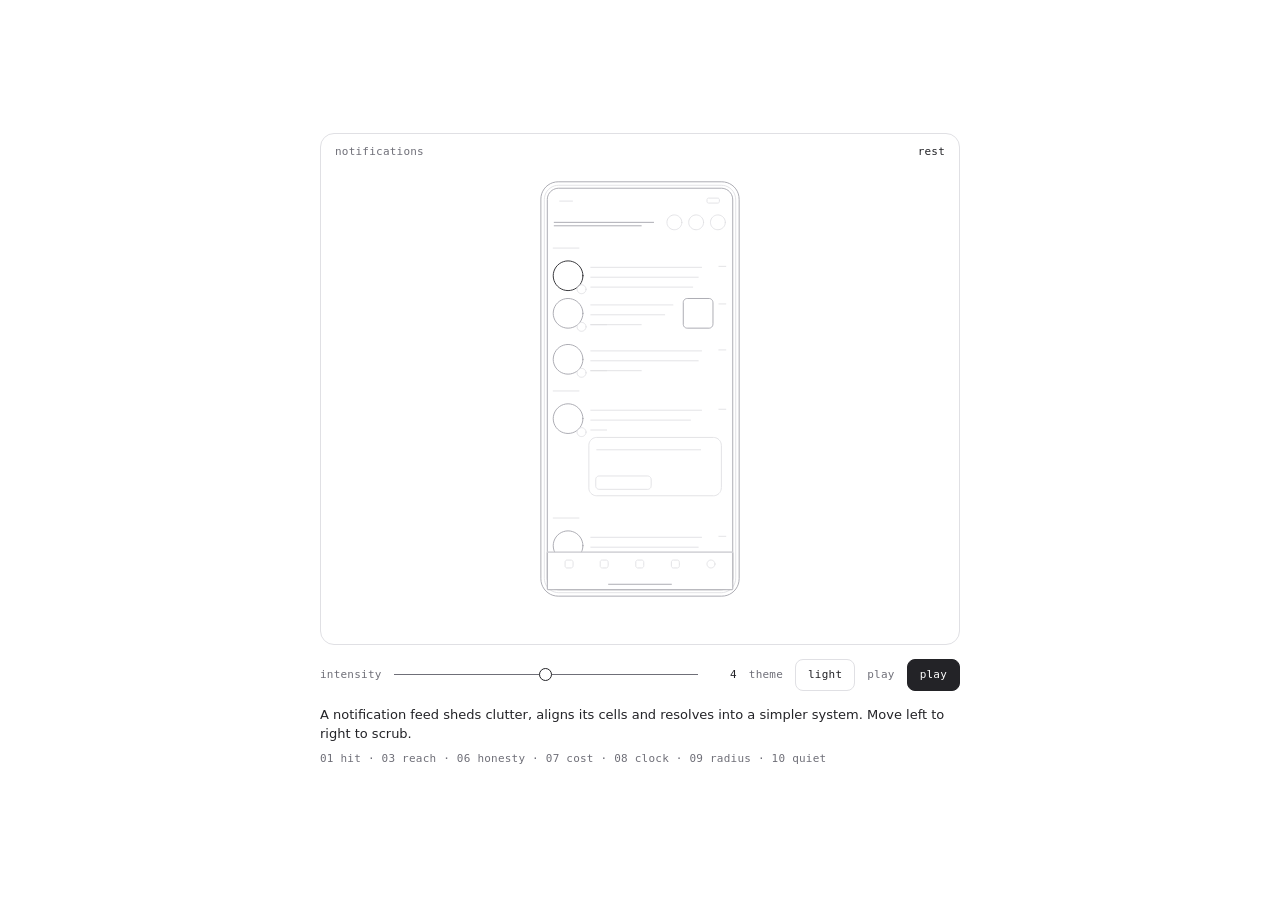
==== commit ec0dc93b: "Show notification animation straight on" ====
--- a/index.html
+++ b/index.html
@@ -880,10 +880,8 @@
 <script type="module" id="hl-figure">
 const {Cam,fit,proj,poly,open,rrect,seg,clamp,lerp,spring,stepS,mk,pointer,register,disposer}=HL;
 function mount({stage,svg,read},value){
- const bag=disposer(), C=Cam(45,0.5,1.18);
- const world=(u,v,l=0)=>[(u-187.5)*.26,v*.072,(812-v)*.255+l];
- fit(C,[[0,0,0],[110,65,0],[-55,0,232],[-55,65,232]],200,166);
- const base=proj(C),P=(u,v,l=0)=>base(...world(u,v,l));
+ const bag=disposer();
+ const P=(u,v,l=0)=>[200+(u-187.5)*.31,34+v*.31];
  const g=mk('g',{},svg), items=[];
  function path(cls='nf lo'){return mk('path',{class:cls},g);}
  const shell=path('sil'),rim=path('nf lo');
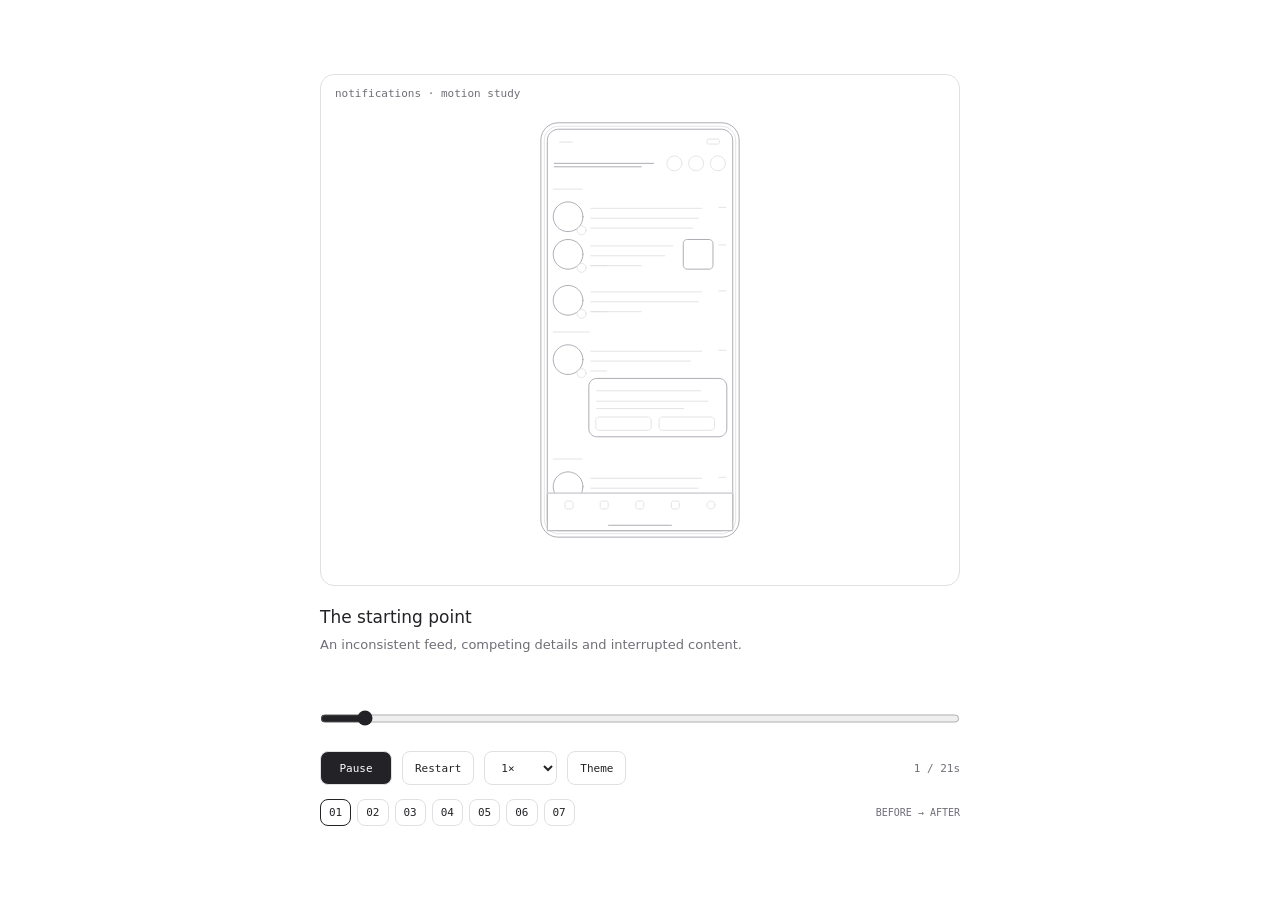
==== commit 7f9f72ab: "Choreograph notification redesign with paced GSAP timeline" ====
--- a/index.html
+++ b/index.html
@@ -1,77 +1,7 @@
-<!doctype html>
-<html lang="en">
-<head>
-<meta charset="utf-8">
-<meta name="viewport" content="width=device-width, initial-scale=1">
-<title>Notifications · Hairline animation</title>
-<meta name="robots" content="noindex,nofollow">
-<script>addEventListener('DOMContentLoaded',()=>{const p=document.getElementById('play');if(p&&p.getAttribute('aria-pressed')!=='true')p.click();});</script>
-<link rel="icon" href="data:,">
-<style>
-  :root { color-scheme: light; --ground: #ffffff; --ink: #232327; --muted: #6f6f78; --line: #e0e0e4; }
-  @media (prefers-color-scheme: dark) {
-    :root:not([data-theme="light"]) { color-scheme: dark; --ground: #08090a; --ink: #d0d6e0; --muted: #8a8c95; --line: #29292d; }
-  }
-  :root[data-theme="dark"] { color-scheme: dark; --ground: #08090a; --ink: #d0d6e0; --muted: #8a8c95; --line: #29292d; }
-  :root[data-theme="light"] { color-scheme: light; }
-  * { box-sizing: border-box; }
-  body {
-    margin: 0; min-height: 100vh; display: grid; place-items: center; padding: 24px 16px;
-    background: var(--ground); color: var(--ink);
-    font: 13px/1.5 ui-sans-serif, system-ui, -apple-system, "Segoe UI", sans-serif; -webkit-font-smoothing: antialiased;
-  }
-  main { width: 100%; max-width: 640px; }
-  .plate { position: relative; border: 1px solid var(--line); border-radius: 14px; overflow: hidden; }
-  .tag, .label, output, button { font: 11px/1 ui-monospace, SFMono-Regular, Menlo, Consolas, monospace; letter-spacing: 0.02em; }
-  .tag { position: absolute; top: 12px; z-index: 1; color: var(--muted); pointer-events: none; }
-  #name { left: 14px; }
-  #read { right: 14px; color: var(--ink); font-variant-numeric: tabular-nums; }
-  .controls { display: flex; flex-wrap: wrap; align-items: center; gap: 4px 12px; margin-top: 14px; }
-  .label { color: var(--muted); }
-  input[type="range"] {
-    flex: 1 1 96px; min-width: 0; height: 32px; margin: 0; background: transparent; cursor: pointer;
-    -webkit-appearance: none; appearance: none;
-  }
-  input[type="range"]::-webkit-slider-runnable-track { height: 1px; background: var(--muted); }
-  input[type="range"]::-webkit-slider-thumb {
-    -webkit-appearance: none; width: 13px; height: 13px; margin-top: -6px; border-radius: 50%;
-    border: 1px solid var(--ink); background: var(--ground);
-  }
-  input[type="range"]::-moz-range-track { height: 1px; background: var(--muted); }
-  input[type="range"]::-moz-range-thumb { width: 11px; height: 11px; border-radius: 50%; border: 1px solid var(--ink); background: var(--ground); }
-  input[type="range"]:focus-visible, button:focus-visible { outline: 1.5px solid var(--ink); outline-offset: 2px; }
-  output { min-width: 4ch; text-align: right; font-variant-numeric: tabular-nums; }
-  button {
-    height: 32px; padding: 0 12px; border: 1px solid var(--line); border-radius: 8px;
-    background: transparent; color: var(--ink); cursor: pointer;
-  }
-  #play[aria-pressed="true"] { background: var(--ink); color: var(--ground); border-color: var(--ink); }
-  #means { margin: 14px 0 0; text-wrap: pretty; }
-  #rules { margin: 6px 0 0; line-height: 1.6; }
-  #error { margin: 12px 0 0; padding-left: 10px; border-left: 1px solid var(--ink); }
-</style>
-</head>
-<body>
-<main>
-  <div class="plate">
-    <span class="tag" id="name"></span>
-    <span class="tag" id="read"></span>
-    <div id="stage"></div>
-  </div>
-  <div class="controls">
-    <label class="label" for="intensity">intensity</label>
-    <input id="intensity" type="range" min="0" max="1" step="0.01" value="0.5">
-    <output id="value" for="intensity"></output>
-    <span class="label">theme</span>
-    <button id="theme" type="button" aria-label="Switch between the light and the dark theme"></button>
-    <span class="label">play</span>
-    <button id="play" type="button" aria-pressed="false">play</button>
-  </div>
-  <p id="means"></p>
-  <p id="rules" class="label"></p>
-  <p id="error" role="alert" hidden></p>
-</main>
-<script id="hl-kernel">
+<!doctype html><html lang="en"><head><meta charset="utf-8"><meta name="viewport" content="width=device-width,initial-scale=1"><meta name="robots" content="noindex,nofollow"><title>Notifications · Motion study</title><style>
+:root{color-scheme:light;--ground:#fff;--ink:#232327;--muted:#6f6f78;--line:#e0e0e4} @media(prefers-color-scheme:dark){:root:not([data-theme="light"]){color-scheme:dark;--ground:#08090a;--ink:#d0d6e0;--muted:#8a8c95;--line:#29292d}} :root[data-theme="dark"]{color-scheme:dark;--ground:#08090a;--ink:#d0d6e0;--muted:#8a8c95;--line:#29292d}*{box-sizing:border-box}body{margin:0;padding:32px 18px;background:var(--ground);color:var(--ink);font:13px/1.5 system-ui,-apple-system,sans-serif;min-height:100svh;display:grid;place-items:center}main{width:100%;max-width:640px}.plate{border:1px solid var(--line);border-radius:14px;overflow:hidden;position:relative}.tag{position:absolute;top:12px;left:14px;color:var(--muted);font:11px ui-monospace,monospace}#stage{width:100%}h1{font-size:17px;line-height:1.4;font-weight:500;margin:20px 0 5px}#description{color:var(--muted);margin:0 0 20px;min-height:3em}.controls{display:flex;align-items:center;gap:10px;flex-wrap:wrap;margin-top:15px}button,select{height:34px;padding:0 12px;border:1px solid var(--line);border-radius:8px;background:var(--ground);color:var(--ink);font:11px ui-monospace,monospace;cursor:pointer}button:hover,button[aria-current="true"]{border-color:var(--ink)}button:focus-visible,input:focus-visible,select:focus-visible{outline:2px solid var(--ink);outline-offset:3px}#play{min-width:72px;background:var(--ink);color:var(--ground)}#scrub{width:100%;accent-color:var(--ink);height:25px;margin:12px 0 0;cursor:pointer}#counter{font:11px ui-monospace,monospace;color:var(--muted);margin-left:auto}#chapters{display:flex;gap:6px}#chapters button{padding:0 8px;height:27px}footer{display:flex;justify-content:space-between;align-items:center;gap:12px;margin-top:14px;color:var(--muted);font:10px ui-monospace,monospace}.focus path{stroke:var(--ink)!important}@media(max-width:420px){body{padding:16px 12px}h1{font-size:16px}footer{flex-wrap:wrap}}@media(prefers-reduced-motion:reduce){*{scroll-behavior:auto!important}}
+</style></head><body><main><div class="plate"><span class="tag">notifications · motion study</span><div id="stage"></div></div><h1 id="chapter">The starting point</h1><p id="description">An inconsistent feed, competing details and interrupted content.</p><input id="scrub" type="range" min="0" max="1000" value="0" aria-label="Animation progress"><div class="controls"><button id="play" aria-pressed="false">Play</button><button id="replay">Restart</button><select id="speed" aria-label="Playback speed"><option value=".5">0.5×</option><option value="1" selected>1×</option><option value="1.5">1.5×</option></select><button id="theme" aria-label="Toggle light and dark theme">Theme</button><output id="counter">0 / 21s</output></div><footer><div id="chapters" aria-label="Animation chapters"></div><span>BEFORE → AFTER</span></footer></main>
+<script>
 /* hairline kernel sha256:346b48bdef2cdfafd5343eba01494255cf75f9c078e6fcd1aafc62bab62980a1 */
 /*
  * HL: everything a figure may call. Read this index; the code under it is the
@@ -787,152 +717,79 @@
 })();
 /* /hairline kernel */
 </script>
-<script id="hl-bench">
-/*
- * The bench: the page a figure is shown on. It makes the host and the svg the
- * way the package's mount does, hands them to the figure, and owns everything
- * around it: the read-out, the slider, the theme, the line under the stage.
+<script>/*!
+ * GSAP 3.14.2
+ * https://gsap.com
+ * 
+ * @license Copyright 2025, GreenSock. All rights reserved.
+ * Subject to the terms at https://gsap.com/standard-license.
+ * @author: Jack Doyle, jack@greensock.com
  */
-(() => {
-  const RULES = ["hit", "order", "reach", "accent", "rest", "honesty", "cost", "clock", "radius", "quiet"];
-  const $ = (id) => document.getElementById(id);
-  const root = document.documentElement, params = new URLSearchParams(location.search);
 
-  /* the theme: the system's until the switch is pressed, then the switch's */
-  const dark = () => (root.dataset.theme ? root.dataset.theme === "dark" : matchMedia("(prefers-color-scheme: dark)").matches);
-  const label = () => { $("theme").textContent = dark() ? "dark" : "light"; };
-  $("theme").addEventListener("click", () => { root.dataset.theme = dark() ? "light" : "dark"; label(); });
-  /* ?theme=light or ?theme=dark wins over the system's, as pressing the switch does */
-  if (["light", "dark"].includes(params.get("theme"))) root.dataset.theme = params.get("theme");
-  label();
+!function(t,e){"object"==typeof exports&&"undefined"!=typeof module?e(exports):"function"==typeof define&&define.amd?define(["exports"],e):e((t=t||self).window=t.window||{})}(this,function(e){"use strict";function _inheritsLoose(t,e){t.prototype=Object.create(e.prototype),(t.prototype.constructor=t).__proto__=e}function _assertThisInitialized(t){if(void 0===t)throw new ReferenceError("this hasn't been initialised - super() hasn't been called");return t}function r(t){return"string"==typeof t}function s(t){return"function"==typeof t}function t(t){return"number"==typeof t}function u(t){return void 0===t}function v(t){return"object"==typeof t}function w(t){return!1!==t}function x(){return"undefined"!=typeof window}function y(t){return s(t)||r(t)}function R(t){return(i=bt(t,ht))&&Fe}function S(t,e){return console.warn("Invalid property",t,"set to",e,"Missing plugin? gsap.registerPlugin()")}function T(t,e){return!e&&console.warn(t)}function U(t,e){return t&&(ht[t]=e)&&i&&(i[t]=e)||ht}function V(){return 0}function ga(t){var e,r,i=t[0];if(v(i)||s(i)||(t=[t]),!(e=(i._gsap||{}).harness)){for(r=yt.length;r--&&!yt[r].targetTest(i););e=yt[r]}for(r=t.length;r--;)t[r]&&(t[r]._gsap||(t[r]._gsap=new Xt(t[r],e)))||t.splice(r,1);return t}function ha(t){return t._gsap||ga(Pt(t))[0]._gsap}function ia(t,e,r){return(r=t[e])&&s(r)?t[e]():u(r)&&t.getAttribute&&t.getAttribute(e)||r}function ja(t,e){return(t=t.split(",")).forEach(e)||t}function ka(t){return Math.round(1e5*t)/1e5||0}function la(t){return Math.round(1e7*t)/1e7||0}function ma(t,e){var r=e.charAt(0),i=parseFloat(e.substr(2));return t=parseFloat(t),"+"===r?t+i:"-"===r?t-i:"*"===r?t*i:t/i}function na(t,e){for(var r=e.length,i=0;t.indexOf(e[i])<0&&++i<r;);return i<r}function oa(){var t,e,r=pt.length,i=pt.slice(0);for(_t={},t=pt.length=0;t<r;t++)(e=i[t])&&e._lazy&&(e.render(e._lazy[0],e._lazy[1],!0)._lazy=0)}function pa(t){return!!(t._initted||t._startAt||t.add)}function qa(t,e,r,i){pt.length&&!I&&oa(),t.render(e,r,i||!!(I&&e<0&&pa(t))),pt.length&&!I&&oa()}function ra(t){var e=parseFloat(t);return(e||0===e)&&(t+"").match(ot).length<2?e:r(t)?t.trim():t}function sa(t){return t}function ta(t,e){for(var r in e)r in t||(t[r]=e[r]);return t}function wa(t,e){for(var r in e)"__proto__"!==r&&"constructor"!==r&&"prototype"!==r&&(t[r]=v(e[r])?wa(t[r]||(t[r]={}),e[r]):e[r]);return t}function xa(t,e){var r,i={};for(r in t)r in e||(i[r]=t[r]);return i}function ya(t){var e=t.parent||L,r=t.keyframes?function _setKeyframeDefaults(i){return function(t,e){for(var r in e)r in t||"duration"===r&&i||"ease"===r||(t[r]=e[r])}}($(t.keyframes)):ta;if(w(t.inherit))for(;e;)r(t,e.vars.defaults),e=e.parent||e._dp;return t}function Aa(t,e,r,i,n){void 0===r&&(r="_first"),void 0===i&&(i="_last");var a,s=t[i];if(n)for(a=e[n];s&&s[n]>a;)s=s._prev;return s?(e._next=s._next,s._next=e):(e._next=t[r],t[r]=e),e._next?e._next._prev=e:t[i]=e,e._prev=s,e.parent=e._dp=t,e}function Ba(t,e,r,i){void 0===r&&(r="_first"),void 0===i&&(i="_last");var n=e._prev,a=e._next;n?n._next=a:t[r]===e&&(t[r]=a),a?a._prev=n:t[i]===e&&(t[i]=n),e._next=e._prev=e.parent=null}function Ca(t,e){t.parent&&(!e||t.parent.autoRemoveChildren)&&t.parent.remove&&t.parent.remove(t),t._act=0}function Da(t,e){if(t&&(!e||e._end>t._dur||e._start<0))for(var r=t;r;)r._dirty=1,r=r.parent;return t}function Fa(t,e,r,i){return t._startAt&&(I?t._startAt.revert(ft):t.vars.immediateRender&&!t.vars.autoRevert||t._startAt.render(e,!0,i))}function Ha(t){return t._repeat?wt(t._tTime,t=t.duration()+t._rDelay)*t:0}function Ja(t,e){return(t-e._start)*e._ts+(0<=e._ts?0:e._dirty?e.totalDuration():e._tDur)}function Ka(t){return t._end=la(t._start+(t._tDur/Math.abs(t._ts||t._rts||q)||0))}function La(t,e){var r=t._dp;return r&&r.smoothChildTiming&&t._ts&&(t._start=la(r._time-(0<t._ts?e/t._ts:((t._dirty?t.totalDuration():t._tDur)-e)/-t._ts)),Ka(t),r._dirty||Da(r,t)),t}function Ma(t,e){var r;if((e._time||!e._dur&&e._initted||e._start<t._time&&(e._dur||!e.add))&&(r=Ja(t.rawTime(),e),(!e._dur||Mt(0,e.totalDuration(),r)-e._tTime>q)&&e.render(r,!0)),Da(t,e)._dp&&t._initted&&t._time>=t._dur&&t._ts){if(t._dur<t.duration())for(r=t;r._dp;)0<=r.rawTime()&&r.totalTime(r._tTime),r=r._dp;t._zTime=-q}}function Na(e,r,i,n){return r.parent&&Ca(r),r._start=la((t(i)?i:i||e!==L?Ot(e,i,r):e._time)+r._delay),r._end=la(r._start+(r.totalDuration()/Math.abs(r.timeScale())||0)),Aa(e,r,"_first","_last",e._sort?"_start":0),xt(r)||(e._recent=r),n||Ma(e,r),e._ts<0&&La(e,e._tTime),e}function Oa(t,e){return(ht.ScrollTrigger||S("scrollTrigger",e))&&ht.ScrollTrigger.create(e,t)}function Pa(t,e,r,i,n){return Qt(t,e,n),t._initted?!r&&t._pt&&!I&&(t._dur&&!1!==t.vars.lazy||!t._dur&&t.vars.lazy)&&f!==It.frame?(pt.push(t),t._lazy=[n,i],1):void 0:1}function Ua(t,e,r,i){var n=t._repeat,a=la(e)||0,s=t._tTime/t._tDur;return s&&!i&&(t._time*=a/t._dur),t._dur=a,t._tDur=n?n<0?1e10:la(a*(n+1)+t._rDelay*n):a,0<s&&!i&&La(t,t._tTime=t._tDur*s),t.parent&&Ka(t),r||Da(t.parent,t),t}function Va(t){return t instanceof Zt?Da(t):Ua(t,t._dur)}function Ya(e,r,i){var n,a,s=t(r[1]),o=(s?2:1)+(e<2?0:1),u=r[o];if(s&&(u.duration=r[1]),u.parent=i,e){for(n=u,a=i;a&&!("immediateRender"in n);)n=a.vars.defaults||{},a=w(a.vars.inherit)&&a.parent;u.immediateRender=w(n.immediateRender),e<2?u.runBackwards=1:u.startAt=r[o-1]}return new te(r[0],u,r[1+o])}function Za(t,e){return t||0===t?e(t):e}function _a(t,e){return r(t)&&(e=ut.exec(t))?e[1]:""}function cb(t,e){return t&&v(t)&&"length"in t&&(!e&&!t.length||t.length-1 in t&&v(t[0]))&&!t.nodeType&&t!==h}function fb(r){return r=Pt(r)[0]||T("Invalid scope")||{},function(t){var e=r.current||r.nativeElement||r;return Pt(t,e.querySelectorAll?e:e===r?T("Invalid scope")||a.createElement("div"):r)}}function gb(t){return t.sort(function(){return.5-Math.random()})}function hb(t){if(s(t))return t;var p=v(t)?t:{each:t},_=Vt(p.ease),m=p.from||0,g=parseFloat(p.base)||0,y={},e=0<m&&m<1,T=isNaN(m)||e,b=p.axis,w=m,x=m;return r(m)?w=x={center:.5,edges:.5,end:1}[m]||0:!e&&T&&(w=m[0],x=m[1]),function(t,e,r){var i,n,a,s,o,u,h,l,f,d=(r||p).length,c=y[d];if(!c){if(!(f="auto"===p.grid?0:(p.grid||[1,X])[1])){for(h=-X;h<(h=r[f++].getBoundingClientRect().left)&&f<d;);f<d&&f--}for(c=y[d]=[],i=T?Math.min(f,d)*w-.5:m%f,n=f===X?0:T?d*x/f-.5:m/f|0,l=X,u=h=0;u<d;u++)a=u%f-i,s=n-(u/f|0),c[u]=o=b?Math.abs("y"===b?s:a):J(a*a+s*s),h<o&&(h=o),o<l&&(l=o);"random"===m&&gb(c),c.max=h-l,c.min=l,c.v=d=(parseFloat(p.amount)||parseFloat(p.each)*(d<f?d-1:b?"y"===b?d/f:f:Math.max(f,d/f))||0)*("edges"===m?-1:1),c.b=d<0?g-d:g,c.u=_a(p.amount||p.each)||0,_=_&&d<0?jt(_):_}return d=(c[t]-c.min)/c.max||0,la(c.b+(_?_(d):d)*c.v)+c.u}}function ib(i){var n=Math.pow(10,((i+"").split(".")[1]||"").length);return function(e){var r=la(Math.round(parseFloat(e)/i)*i*n);return(r-r%1)/n+(t(e)?0:_a(e))}}function jb(h,e){var l,f,r=$(h);return!r&&v(h)&&(l=r=h.radius||X,h.values?(h=Pt(h.values),(f=!t(h[0]))&&(l*=l)):h=ib(h.increment)),Za(e,r?s(h)?function(t){return f=h(t),Math.abs(f-t)<=l?f:t}:function(e){for(var r,i,n=parseFloat(f?e.x:e),a=parseFloat(f?e.y:0),s=X,o=0,u=h.length;u--;)(r=f?(r=h[u].x-n)*r+(i=h[u].y-a)*i:Math.abs(h[u]-n))<s&&(s=r,o=u);return o=!l||s<=l?h[o]:e,f||o===e||t(e)?o:o+_a(e)}:ib(h))}function kb(t,e,r,i){return Za($(t)?!e:!0===r?!!(r=0):!i,function(){return $(t)?t[~~(Math.random()*t.length)]:(r=r||1e-5)&&(i=r<1?Math.pow(10,(r+"").length-2):1)&&Math.floor(Math.round((t-r/2+Math.random()*(e-t+.99*r))/r)*r*i)/i})}function ob(e,r,t){return Za(t,function(t){return e[~~r(t)]})}function rb(t){return t.replace(tt,function(t){var e=t.indexOf("[")+1,r=t.substring(e||7,e?t.indexOf("]"):t.length-1).split(et);return kb(e?r:+r[0],e?0:+r[1],+r[2]||1e-5)})}function ub(t,e,r){var i,n,a,s=t.labels,o=X;for(i in s)(n=s[i]-e)<0==!!r&&n&&o>(n=Math.abs(n))&&(a=i,o=n);return a}function wb(t){return Ca(t),t.scrollTrigger&&t.scrollTrigger.kill(!!I),t.progress()<1&&Dt(t,"onInterrupt"),t}function zb(t){if(t)if(t=!t.name&&t.default||t,x()||t.headless){var e=t.name,r=s(t),i=e&&!r&&t.init?function(){this._props=[]}:t,n={init:V,render:ve,add:Jt,kill:Te,modifier:ye,rawVars:0},a={targetTest:0,get:0,getSetter:le,aliases:{},register:0};if(Lt(),t!==i){if(mt[e])return;ta(i,ta(xa(t,n),a)),bt(i.prototype,bt(n,xa(t,a))),mt[i.prop=e]=i,t.targetTest&&(yt.push(i),ct[e]=1),e=("css"===e?"CSS":e.charAt(0).toUpperCase()+e.substr(1))+"Plugin"}U(e,i),t.register&&t.register(Fe,i,we)}else St.push(t)}function Cb(t,e,r){return(6*(t+=t<0?1:1<t?-1:0)<1?e+(r-e)*t*6:t<.5?r:3*t<2?e+(r-e)*(2/3-t)*6:e)*zt+.5|0}function Db(e,r,i){var n,a,s,o,u,h,l,f,d,c,p=e?t(e)?[e>>16,e>>8&zt,e&zt]:0:Et.black;if(!p){if(","===e.substr(-1)&&(e=e.substr(0,e.length-1)),Et[e])p=Et[e];else if("#"===e.charAt(0)){if(e.length<6&&(e="#"+(n=e.charAt(1))+n+(a=e.charAt(2))+a+(s=e.charAt(3))+s+(5===e.length?e.charAt(4)+e.charAt(4):"")),9===e.length)return[(p=parseInt(e.substr(1,6),16))>>16,p>>8&zt,p&zt,parseInt(e.substr(7),16)/255];p=[(e=parseInt(e.substr(1),16))>>16,e>>8&zt,e&zt]}else if("hsl"===e.substr(0,3))if(p=c=e.match(rt),r){if(~e.indexOf("="))return p=e.match(it),i&&p.length<4&&(p[3]=1),p}else o=+p[0]%360/360,u=p[1]/100,n=2*(h=p[2]/100)-(a=h<=.5?h*(u+1):h+u-h*u),3<p.length&&(p[3]*=1),p[0]=Cb(o+1/3,n,a),p[1]=Cb(o,n,a),p[2]=Cb(o-1/3,n,a);else p=e.match(rt)||Et.transparent;p=p.map(Number)}return r&&!c&&(n=p[0]/zt,a=p[1]/zt,s=p[2]/zt,h=((l=Math.max(n,a,s))+(f=Math.min(n,a,s)))/2,l===f?o=u=0:(d=l-f,u=.5<h?d/(2-l-f):d/(l+f),o=l===n?(a-s)/d+(a<s?6:0):l===a?(s-n)/d+2:(n-a)/d+4,o*=60),p[0]=~~(o+.5),p[1]=~~(100*u+.5),p[2]=~~(100*h+.5)),i&&p.length<4&&(p[3]=1),p}function Eb(t){var r=[],i=[],n=-1;return t.split(Rt).forEach(function(t){var e=t.match(nt)||[];r.push.apply(r,e),i.push(n+=e.length+1)}),r.c=i,r}function Fb(t,e,r){var i,n,a,s,o="",u=(t+o).match(Rt),h=e?"hsla(":"rgba(",l=0;if(!u)return t;if(u=u.map(function(t){return(t=Db(t,e,1))&&h+(e?t[0]+","+t[1]+"%,"+t[2]+"%,"+t[3]:t.join(","))+")"}),r&&(a=Eb(t),(i=r.c).join(o)!==a.c.join(o)))for(s=(n=t.replace(Rt,"1").split(nt)).length-1;l<s;l++)o+=n[l]+(~i.indexOf(l)?u.shift()||h+"0,0,0,0)":(a.length?a:u.length?u:r).shift());if(!n)for(s=(n=t.split(Rt)).length-1;l<s;l++)o+=n[l]+u[l];return o+n[s]}function Ib(t){var e,r=t.join(" ");if(Rt.lastIndex=0,Rt.test(r))return e=Ft.test(r),t[1]=Fb(t[1],e),t[0]=Fb(t[0],e,Eb(t[1])),!0}function Rb(t){var e=(t+"").split("("),r=Bt[e[0]];return r&&1<e.length&&r.config?r.config.apply(null,~t.indexOf("{")?[function _parseObjectInString(t){for(var e,r,i,n={},a=t.substr(1,t.length-3).split(":"),s=a[0],o=1,u=a.length;o<u;o++)r=a[o],e=o!==u-1?r.lastIndexOf(","):r.length,i=r.substr(0,e),n[s]=isNaN(i)?i.replace(Nt,"").trim():+i,s=r.substr(e+1).trim();return n}(e[1])]:function _valueInParentheses(t){var e=t.indexOf("(")+1,r=t.indexOf(")"),i=t.indexOf("(",e);return t.substring(e,~i&&i<r?t.indexOf(")",r+1):r)}(t).split(",").map(ra)):Bt._CE&&Yt.test(t)?Bt._CE("",t):r}function Tb(t,e){for(var r,i=t._first;i;)i instanceof Zt?Tb(i,e):!i.vars.yoyoEase||i._yoyo&&i._repeat||i._yoyo===e||(i.timeline?Tb(i.timeline,e):(r=i._ease,i._ease=i._yEase,i._yEase=r,i._yoyo=e)),i=i._next}function Vb(t,e,r,i){void 0===r&&(r=function easeOut(t){return 1-e(1-t)}),void 0===i&&(i=function easeInOut(t){return t<.5?e(2*t)/2:1-e(2*(1-t))/2});var n,a={easeIn:e,easeOut:r,easeInOut:i};return ja(t,function(t){for(var e in Bt[t]=ht[t]=a,Bt[n=t.toLowerCase()]=r,a)Bt[n+("easeIn"===e?".in":"easeOut"===e?".out":".inOut")]=Bt[t+"."+e]=a[e]}),a}function Wb(e){return function(t){return t<.5?(1-e(1-2*t))/2:.5+e(2*(t-.5))/2}}function Xb(r,t,e){function Lm(t){return 1===t?1:i*Math.pow(2,-10*t)*G((t-a)*n)+1}var i=1<=t?t:1,n=(e||(r?.3:.45))/(t<1?t:1),a=n/Z*(Math.asin(1/i)||0),s="out"===r?Lm:"in"===r?function(t){return 1-Lm(1-t)}:Wb(Lm);return n=Z/n,s.config=function(t,e){return Xb(r,t,e)},s}function Yb(e,r){function Tm(t){return t?--t*t*((r+1)*t+r)+1:0}void 0===r&&(r=1.70158);var t="out"===e?Tm:"in"===e?function(t){return 1-Tm(1-t)}:Wb(Tm);return t.config=function(t){return Yb(e,t)},t}var F,I,l,L,h,n,a,i,o,f,d,c,p,_,m,g,b,k,O,M,C,P,A,D,z,E,B,Y,N={autoSleep:120,force3D:"auto",nullTargetWarn:1,units:{lineHeight:""}},j={duration:.5,overwrite:!1,delay:0},X=1e8,q=1/X,Z=2*Math.PI,W=Z/4,H=0,J=Math.sqrt,Q=Math.cos,G=Math.sin,K="function"==typeof ArrayBuffer&&ArrayBuffer.isView||function(){},$=Array.isArray,tt=/random\([^)]+\)/g,et=/,\s*/g,rt=/(?:-?\.?\d|\.)+/gi,it=/[-+=.]*\d+[.e\-+]*\d*[e\-+]*\d*/g,nt=/[-+=.]*\d+[.e-]*\d*[a-z%]*/g,at=/[-+=.]*\d+\.?\d*(?:e-|e\+)?\d*/gi,st=/[+-]=-?[.\d]+/,ot=/[^,'"\[\]\s]+/gi,ut=/^[+\-=e\s\d]*\d+[.\d]*([a-z]*|%)\s*$/i,ht={},lt={suppressEvents:!0,isStart:!0,kill:!1},ft={suppressEvents:!0,kill:!1},dt={suppressEvents:!0},ct={},pt=[],_t={},mt={},gt={},vt=30,yt=[],Tt="",bt=function _merge(t,e){for(var r in e)t[r]=e[r];return t},wt=function _animationCycle(t,e){var r=Math.floor(t=la(t/e));return t&&r===t?r-1:r},xt=function _isFromOrFromStart(t){var e=t.data;return"isFromStart"===e||"isStart"===e},kt={_start:0,endTime:V,totalDuration:V},Ot=function _parsePosition(t,e,i){var n,a,s,o=t.labels,u=t._recent||kt,h=t.duration()>=X?u.endTime(!1):t._dur;return r(e)&&(isNaN(e)||e in o)?(a=e.charAt(0),s="%"===e.substr(-1),n=e.indexOf("="),"<"===a||">"===a?(0<=n&&(e=e.replace(/=/,"")),("<"===a?u._start:u.endTime(0<=u._repeat))+(parseFloat(e.substr(1))||0)*(s?(n<0?u:i).totalDuration()/100:1)):n<0?(e in o||(o[e]=h),o[e]):(a=parseFloat(e.charAt(n-1)+e.substr(n+1)),s&&i&&(a=a/100*($(i)?i[0]:i).totalDuration()),1<n?_parsePosition(t,e.substr(0,n-1),i)+a:h+a)):null==e?h:+e},Mt=function _clamp(t,e,r){return r<t?t:e<r?e:r},Ct=[].slice,Pt=function toArray(t,e,i){return l&&!e&&l.selector?l.selector(t):!r(t)||i||!n&&Lt()?$(t)?function _flatten(t,e,i){return void 0===i&&(i=[]),t.forEach(function(t){return r(t)&&!e||cb(t,1)?i.push.apply(i,Pt(t)):i.push(t)})||i}(t,i):cb(t)?Ct.call(t,0):t?[t]:[]:Ct.call((e||a).querySelectorAll(t),0)},At=function mapRange(e,t,r,i,n){var a=t-e,s=i-r;return Za(n,function(t){return r+((t-e)/a*s||0)})},Dt=function _callback(t,e,r){var i,n,a,s=t.vars,o=s[e],u=l,h=t._ctx;if(o)return i=s[e+"Params"],n=s.callbackScope||t,r&&pt.length&&oa(),h&&(l=h),a=i?o.apply(n,i):o.call(n),l=u,a},St=[],zt=255,Et={aqua:[0,zt,zt],lime:[0,zt,0],silver:[192,192,192],black:[0,0,0],maroon:[128,0,0],teal:[0,128,128],blue:[0,0,zt],navy:[0,0,128],white:[zt,zt,zt],olive:[128,128,0],yellow:[zt,zt,0],orange:[zt,165,0],gray:[128,128,128],purple:[128,0,128],green:[0,128,0],red:[zt,0,0],pink:[zt,192,203],cyan:[0,zt,zt],transparent:[zt,zt,zt,0]},Rt=function(){var t,e="(?:\\b(?:(?:rgb|rgba|hsl|hsla)\\(.+?\\))|\\B#(?:[0-9a-f]{3,4}){1,2}\\b";for(t in Et)e+="|"+t+"\\b";return new RegExp(e+")","gi")}(),Ft=/hsl[a]?\(/,It=(O=Date.now,M=500,C=33,P=O(),A=P,z=D=1e3/240,g={time:0,frame:0,tick:function tick(){Al(!0)},deltaRatio:function deltaRatio(t){return b/(1e3/(t||60))},wake:function wake(){o&&(!n&&x()&&(h=n=window,a=h.document||{},ht.gsap=Fe,(h.gsapVersions||(h.gsapVersions=[])).push(Fe.version),R(i||h.GreenSockGlobals||!h.gsap&&h||{}),St.forEach(zb)),m="undefined"!=typeof requestAnimationFrame&&requestAnimationFrame,p&&g.sleep(),_=m||function(t){return setTimeout(t,z-1e3*g.time+1|0)},c=1,Al(2))},sleep:function sleep(){(m?cancelAnimationFrame:clearTimeout)(p),c=0,_=V},lagSmoothing:function lagSmoothing(t,e){M=t||1/0,C=Math.min(e||33,M)},fps:function fps(t){D=1e3/(t||240),z=1e3*g.time+D},add:function add(n,t,e){var a=t?function(t,e,r,i){n(t,e,r,i),g.remove(a)}:n;return g.remove(n),E[e?"unshift":"push"](a),Lt(),a},remove:function remove(t,e){~(e=E.indexOf(t))&&E.splice(e,1)&&e<=k&&k--},_listeners:E=[]}),Lt=function _wake(){return!c&&It.wake()},Bt={},Yt=/^[\d.\-M][\d.\-,\s]/,Nt=/["']/g,jt=function _invertEase(e){return function(t){return 1-e(1-t)}},Vt=function _parseEase(t,e){return t&&(s(t)?t:Bt[t]||Rb(t))||e};function Al(t){var e,r,i,n,a=O()-A,s=!0===t;if((M<a||a<0)&&(P+=a-C),(0<(e=(i=(A+=a)-P)-z)||s)&&(n=++g.frame,b=i-1e3*g.time,g.time=i/=1e3,z+=e+(D<=e?4:D-e),r=1),s||(p=_(Al)),r)for(k=0;k<E.length;k++)E[k](i,b,n,t)}function jn(t){return t<Y?B*t*t:t<.7272727272727273?B*Math.pow(t-1.5/2.75,2)+.75:t<.9090909090909092?B*(t-=2.25/2.75)*t+.9375:B*Math.pow(t-2.625/2.75,2)+.984375}ja("Linear,Quad,Cubic,Quart,Quint,Strong",function(t,e){var r=e<5?e+1:e;Vb(t+",Power"+(r-1),e?function(t){return Math.pow(t,r)}:function(t){return t},function(t){return 1-Math.pow(1-t,r)},function(t){return t<.5?Math.pow(2*t,r)/2:1-Math.pow(2*(1-t),r)/2})}),Bt.Linear.easeNone=Bt.none=Bt.Linear.easeIn,Vb("Elastic",Xb("in"),Xb("out"),Xb()),B=7.5625,Y=1/2.75,Vb("Bounce",function(t){return 1-jn(1-t)},jn),Vb("Expo",function(t){return Math.pow(2,10*(t-1))*t+t*t*t*t*t*t*(1-t)}),Vb("Circ",function(t){return-(J(1-t*t)-1)}),Vb("Sine",function(t){return 1===t?1:1-Q(t*W)}),Vb("Back",Yb("in"),Yb("out"),Yb()),Bt.SteppedEase=Bt.steps=ht.SteppedEase={config:function config(t,e){void 0===t&&(t=1);var r=1/t,i=t+(e?0:1),n=e?1:0;return function(t){return((i*Mt(0,.99999999,t)|0)+n)*r}}},j.ease=Bt["quad.out"],ja("onComplete,onUpdate,onStart,onRepeat,onReverseComplete,onInterrupt",function(t){return Tt+=t+","+t+"Params,"});var Ut,Xt=function GSCache(t,e){this.id=H++,(t._gsap=this).target=t,this.harness=e,this.get=e?e.get:ia,this.set=e?e.getSetter:le},qt=((Ut=Animation.prototype).delay=function delay(t){return t||0===t?(this.parent&&this.parent.smoothChildTiming&&this.startTime(this._start+t-this._delay),this._delay=t,this):this._delay},Ut.duration=function duration(t){return arguments.length?this.totalDuration(0<this._repeat?t+(t+this._rDelay)*this._repeat:t):this.totalDuration()&&this._dur},Ut.totalDuration=function totalDuration(t){return arguments.length?(this._dirty=0,Ua(this,this._repeat<0?t:(t-this._repeat*this._rDelay)/(this._repeat+1))):this._tDur},Ut.totalTime=function totalTime(t,e){if(Lt(),!arguments.length)return this._tTime;var r=this._dp;if(r&&r.smoothChildTiming&&this._ts){for(La(this,t),!r._dp||r.parent||Ma(r,this);r&&r.parent;)r.parent._time!==r._start+(0<=r._ts?r._tTime/r._ts:(r.totalDuration()-r._tTime)/-r._ts)&&r.totalTime(r._tTime,!0),r=r.parent;!this.parent&&this._dp.autoRemoveChildren&&(0<this._ts&&t<this._tDur||this._ts<0&&0<t||!this._tDur&&!t)&&Na(this._dp,this,this._start-this._delay)}return(this._tTime!==t||!this._dur&&!e||this._initted&&Math.abs(this._zTime)===q||!this._initted&&this._dur&&t||!t&&!this._initted&&(this.add||this._ptLookup))&&(this._ts||(this._pTime=t),qa(this,t,e)),this},Ut.time=function time(t,e){return arguments.length?this.totalTime(Math.min(this.totalDuration(),t+Ha(this))%(this._dur+this._rDelay)||(t?this._dur:0),e):this._time},Ut.totalProgress=function totalProgress(t,e){return arguments.length?this.totalTime(this.totalDuration()*t,e):this.totalDuration()?Math.min(1,this._tTime/this._tDur):0<=this.rawTime()&&this._initted?1:0},Ut.progress=function progress(t,e){return arguments.length?this.totalTime(this.duration()*(!this._yoyo||1&this.iteration()?t:1-t)+Ha(this),e):this.duration()?Math.min(1,this._time/this._dur):0<this.rawTime()?1:0},Ut.iteration=function iteration(t,e){var r=this.duration()+this._rDelay;return arguments.length?this.totalTime(this._time+(t-1)*r,e):this._repeat?wt(this._tTime,r)+1:1},Ut.timeScale=function timeScale(t,e){if(!arguments.length)return this._rts===-q?0:this._rts;if(this._rts===t)return this;var r=this.parent&&this._ts?Ja(this.parent._time,this):this._tTime;return this._rts=+t||0,this._ts=this._ps||t===-q?0:this._rts,this.totalTime(Mt(-Math.abs(this._delay),this.totalDuration(),r),!1!==e),Ka(this),function _recacheAncestors(t){for(var e=t.parent;e&&e.parent;)e._dirty=1,e.totalDuration(),e=e.parent;return t}(this)},Ut.paused=function paused(t){return arguments.length?(this._ps!==t&&((this._ps=t)?(this._pTime=this._tTime||Math.max(-this._delay,this.rawTime()),this._ts=this._act=0):(Lt(),this._ts=this._rts,this.totalTime(this.parent&&!this.parent.smoothChildTiming?this.rawTime():this._tTime||this._pTime,1===this.progress()&&Math.abs(this._zTime)!==q&&(this._tTime-=q)))),this):this._ps},Ut.startTime=function startTime(t){if(arguments.length){this._start=la(t);var e=this.parent||this._dp;return!e||!e._sort&&this.parent||Na(e,this,this._start-this._delay),this}return this._start},Ut.endTime=function endTime(t){return this._start+(w(t)?this.totalDuration():this.duration())/Math.abs(this._ts||1)},Ut.rawTime=function rawTime(t){var e=this.parent||this._dp;return e?t&&(!this._ts||this._repeat&&this._time&&this.totalProgress()<1)?this._tTime%(this._dur+this._rDelay):this._ts?Ja(e.rawTime(t),this):this._tTime:this._tTime},Ut.revert=function revert(t){void 0===t&&(t=dt);var e=I;return I=t,pa(this)&&(this.timeline&&this.timeline.revert(t),this.totalTime(-.01,t.suppressEvents)),"nested"!==this.data&&!1!==t.kill&&this.kill(),I=e,this},Ut.globalTime=function globalTime(t){for(var e=this,r=arguments.length?t:e.rawTime();e;)r=e._start+r/(Math.abs(e._ts)||1),e=e._dp;return!this.parent&&this._sat?this._sat.globalTime(t):r},Ut.repeat=function repeat(t){return arguments.length?(this._repeat=t===1/0?-2:t,Va(this)):-2===this._repeat?1/0:this._repeat},Ut.repeatDelay=function repeatDelay(t){if(arguments.length){var e=this._time;return this._rDelay=t,Va(this),e?this.time(e):this}return this._rDelay},Ut.yoyo=function yoyo(t){return arguments.length?(this._yoyo=t,this):this._yoyo},Ut.seek=function seek(t,e){return this.totalTime(Ot(this,t),w(e))},Ut.restart=function restart(t,e){return this.play().totalTime(t?-this._delay:0,w(e)),this._dur||(this._zTime=-q),this},Ut.play=function play(t,e){return null!=t&&this.seek(t,e),this.reversed(!1).paused(!1)},Ut.reverse=function reverse(t,e){return null!=t&&this.seek(t||this.totalDuration(),e),this.reversed(!0).paused(!1)},Ut.pause=function pause(t,e){return null!=t&&this.seek(t,e),this.paused(!0)},Ut.resume=function resume(){return this.paused(!1)},Ut.reversed=function reversed(t){return arguments.length?(!!t!==this.reversed()&&this.timeScale(-this._rts||(t?-q:0)),this):this._rts<0},Ut.invalidate=function invalidate(){return this._initted=this._act=0,this._zTime=-q,this},Ut.isActive=function isActive(){var t,e=this.parent||this._dp,r=this._start;return!(e&&!(this._ts&&this._initted&&e.isActive()&&(t=e.rawTime(!0))>=r&&t<this.endTime(!0)-q))},Ut.eventCallback=function eventCallback(t,e,r){var i=this.vars;return 1<arguments.length?(e?(i[t]=e,r&&(i[t+"Params"]=r),"onUpdate"===t&&(this._onUpdate=e)):delete i[t],this):i[t]},Ut.then=function then(t){var i=this,n=i._prom;return new Promise(function(e){function Fo(){var t=i.then;i.then=null,n&&n(),s(r)&&(r=r(i))&&(r.then||r===i)&&(i.then=t),e(r),i.then=t}var r=s(t)?t:sa;i._initted&&1===i.totalProgress()&&0<=i._ts||!i._tTime&&i._ts<0?Fo():i._prom=Fo})},Ut.kill=function kill(){wb(this)},Animation);function Animation(t){this.vars=t,this._delay=+t.delay||0,(this._repeat=t.repeat===1/0?-2:t.repeat||0)&&(this._rDelay=t.repeatDelay||0,this._yoyo=!!t.yoyo||!!t.yoyoEase),this._ts=1,Ua(this,+t.duration,1,1),this.data=t.data,l&&(this._ctx=l).data.push(this),c||It.wake()}ta(qt.prototype,{_time:0,_start:0,_end:0,_tTime:0,_tDur:0,_dirty:0,_repeat:0,_yoyo:!1,parent:null,_initted:!1,_rDelay:0,_ts:1,_dp:0,ratio:0,_zTime:-q,_prom:0,_ps:!1,_rts:1});var Zt=function(i){function Timeline(t,e){var r;return void 0===t&&(t={}),(r=i.call(this,t)||this).labels={},r.smoothChildTiming=!!t.smoothChildTiming,r.autoRemoveChildren=!!t.autoRemoveChildren,r._sort=w(t.sortChildren),L&&Na(t.parent||L,_assertThisInitialized(r),e),t.reversed&&r.reverse(),t.paused&&r.paused(!0),t.scrollTrigger&&Oa(_assertThisInitialized(r),t.scrollTrigger),r}_inheritsLoose(Timeline,i);var e=Timeline.prototype;return e.to=function to(t,e,r){return Ya(0,arguments,this),this},e.from=function from(t,e,r){return Ya(1,arguments,this),this},e.fromTo=function fromTo(t,e,r,i){return Ya(2,arguments,this),this},e.set=function set(t,e,r){return e.duration=0,e.parent=this,ya(e).repeatDelay||(e.repeat=0),e.immediateRender=!!e.immediateRender,new te(t,e,Ot(this,r),1),this},e.call=function call(t,e,r){return Na(this,te.delayedCall(0,t,e),r)},e.staggerTo=function staggerTo(t,e,r,i,n,a,s){return r.duration=e,r.stagger=r.stagger||i,r.onComplete=a,r.onCompleteParams=s,r.parent=this,new te(t,r,Ot(this,n)),this},e.staggerFrom=function staggerFrom(t,e,r,i,n,a,s){return r.runBackwards=1,ya(r).immediateRender=w(r.immediateRender),this.staggerTo(t,e,r,i,n,a,s)},e.staggerFromTo=function staggerFromTo(t,e,r,i,n,a,s,o){return i.startAt=r,ya(i).immediateRender=w(i.immediateRender),this.staggerTo(t,e,i,n,a,s,o)},e.render=function render(t,e,r){var i,n,a,s,o,u,h,l,f,d,c,p,_=this._time,m=this._dirty?this.totalDuration():this._tDur,g=this._dur,v=t<=0?0:la(t),y=this._zTime<0!=t<0&&(this._initted||!g);if(this!==L&&m<v&&0<=t&&(v=m),v!==this._tTime||r||y){if(_!==this._time&&g&&(v+=this._time-_,t+=this._time-_),i=v,f=this._start,u=!(l=this._ts),y&&(g||(_=this._zTime),!t&&e||(this._zTime=t)),this._repeat){if(c=this._yoyo,o=g+this._rDelay,this._repeat<-1&&t<0)return this.totalTime(100*o+t,e,r);if(i=la(v%o),v===m?(s=this._repeat,i=g):((s=~~(d=la(v/o)))&&s===d&&(i=g,s--),g<i&&(i=g)),d=wt(this._tTime,o),!_&&this._tTime&&d!==s&&this._tTime-d*o-this._dur<=0&&(d=s),c&&1&s&&(i=g-i,p=1),s!==d&&!this._lock){var T=c&&1&d,b=T===(c&&1&s);if(s<d&&(T=!T),_=T?0:v%g?g:v,this._lock=1,this.render(_||(p?0:la(s*o)),e,!g)._lock=0,this._tTime=v,!e&&this.parent&&Dt(this,"onRepeat"),this.vars.repeatRefresh&&!p&&(this.invalidate()._lock=1,d=s),_&&_!==this._time||u!=!this._ts||this.vars.onRepeat&&!this.parent&&!this._act)return this;if(g=this._dur,m=this._tDur,b&&(this._lock=2,_=T?g:-1e-4,this.render(_,!0),this.vars.repeatRefresh&&!p&&this.invalidate()),this._lock=0,!this._ts&&!u)return this;Tb(this,p)}}if(this._hasPause&&!this._forcing&&this._lock<2&&(h=function _findNextPauseTween(t,e,r){var i;if(e<r)for(i=t._first;i&&i._start<=r;){if("isPause"===i.data&&i._start>e)return i;i=i._next}else for(i=t._last;i&&i._start>=r;){if("isPause"===i.data&&i._start<e)return i;i=i._prev}}(this,la(_),la(i)))&&(v-=i-(i=h._start)),this._tTime=v,this._time=i,this._act=!l,this._initted||(this._onUpdate=this.vars.onUpdate,this._initted=1,this._zTime=t,_=0),!_&&v&&g&&!e&&!d&&(Dt(this,"onStart"),this._tTime!==v))return this;if(_<=i&&0<=t)for(n=this._first;n;){if(a=n._next,(n._act||i>=n._start)&&n._ts&&h!==n){if(n.parent!==this)return this.render(t,e,r);if(n.render(0<n._ts?(i-n._start)*n._ts:(n._dirty?n.totalDuration():n._tDur)+(i-n._start)*n._ts,e,r),i!==this._time||!this._ts&&!u){h=0,a&&(v+=this._zTime=-q);break}}n=a}else{n=this._last;for(var w=t<0?t:i;n;){if(a=n._prev,(n._act||w<=n._end)&&n._ts&&h!==n){if(n.parent!==this)return this.render(t,e,r);if(n.render(0<n._ts?(w-n._start)*n._ts:(n._dirty?n.totalDuration():n._tDur)+(w-n._start)*n._ts,e,r||I&&pa(n)),i!==this._time||!this._ts&&!u){h=0,a&&(v+=this._zTime=w?-q:q);break}}n=a}}if(h&&!e&&(this.pause(),h.render(_<=i?0:-q)._zTime=_<=i?1:-1,this._ts))return this._start=f,Ka(this),this.render(t,e,r);this._onUpdate&&!e&&Dt(this,"onUpdate",!0),(v===m&&this._tTime>=this.totalDuration()||!v&&_)&&(f!==this._start&&Math.abs(l)===Math.abs(this._ts)||this._lock||(!t&&g||!(v===m&&0<this._ts||!v&&this._ts<0)||Ca(this,1),e||t<0&&!_||!v&&!_&&m||(Dt(this,v===m&&0<=t?"onComplete":"onReverseComplete",!0),!this._prom||v<m&&0<this.timeScale()||this._prom())))}return this},e.add=function add(e,i){var n=this;if(t(i)||(i=Ot(this,i,e)),!(e instanceof qt)){if($(e))return e.forEach(function(t){return n.add(t,i)}),this;if(r(e))return this.addLabel(e,i);if(!s(e))return this;e=te.delayedCall(0,e)}return this!==e?Na(this,e,i):this},e.getChildren=function getChildren(t,e,r,i){void 0===t&&(t=!0),void 0===e&&(e=!0),void 0===r&&(r=!0),void 0===i&&(i=-X);for(var n=[],a=this._first;a;)a._start>=i&&(a instanceof te?e&&n.push(a):(r&&n.push(a),t&&n.push.apply(n,a.getChildren(!0,e,r)))),a=a._next;return n},e.getById=function getById(t){for(var e=this.getChildren(1,1,1),r=e.length;r--;)if(e[r].vars.id===t)return e[r]},e.remove=function remove(t){return r(t)?this.removeLabel(t):s(t)?this.killTweensOf(t):(t.parent===this&&Ba(this,t),t===this._recent&&(this._recent=this._last),Da(this))},e.totalTime=function totalTime(t,e){return arguments.length?(this._forcing=1,!this._dp&&this._ts&&(this._start=la(It.time-(0<this._ts?t/this._ts:(this.totalDuration()-t)/-this._ts))),i.prototype.totalTime.call(this,t,e),this._forcing=0,this):this._tTime},e.addLabel=function addLabel(t,e){return this.labels[t]=Ot(this,e),this},e.removeLabel=function removeLabel(t){return delete this.labels[t],this},e.addPause=function addPause(t,e,r){var i=te.delayedCall(0,e||V,r);return i.data="isPause",this._hasPause=1,Na(this,i,Ot(this,t))},e.removePause=function removePause(t){var e=this._first;for(t=Ot(this,t);e;)e._start===t&&"isPause"===e.data&&Ca(e),e=e._next},e.killTweensOf=function killTweensOf(t,e,r){for(var i=this.getTweensOf(t,r),n=i.length;n--;)Wt!==i[n]&&i[n].kill(t,e);return this},e.getTweensOf=function getTweensOf(e,r){for(var i,n=[],a=Pt(e),s=this._first,o=t(r);s;)s instanceof te?na(s._targets,a)&&(o?(!Wt||s._initted&&s._ts)&&s.globalTime(0)<=r&&s.globalTime(s.totalDuration())>r:!r||s.isActive())&&n.push(s):(i=s.getTweensOf(a,r)).length&&n.push.apply(n,i),s=s._next;return n},e.tweenTo=function tweenTo(t,e){e=e||{};var r,i=this,n=Ot(i,t),a=e.startAt,s=e.onStart,o=e.onStartParams,u=e.immediateRender,h=te.to(i,ta({ease:e.ease||"none",lazy:!1,immediateRender:!1,time:n,overwrite:"auto",duration:e.duration||Math.abs((n-(a&&"time"in a?a.time:i._time))/i.timeScale())||q,onStart:function onStart(){if(i.pause(),!r){var t=e.duration||Math.abs((n-(a&&"time"in a?a.time:i._time))/i.timeScale());h._dur!==t&&Ua(h,t,0,1).render(h._time,!0,!0),r=1}s&&s.apply(h,o||[])}},e));return u?h.render(0):h},e.tweenFromTo=function tweenFromTo(t,e,r){return this.tweenTo(e,ta({startAt:{time:Ot(this,t)}},r))},e.recent=function recent(){return this._recent},e.nextLabel=function nextLabel(t){return void 0===t&&(t=this._time),ub(this,Ot(this,t))},e.previousLabel=function previousLabel(t){return void 0===t&&(t=this._time),ub(this,Ot(this,t),1)},e.currentLabel=function currentLabel(t){return arguments.length?this.seek(t,!0):this.previousLabel(this._time+q)},e.shiftChildren=function shiftChildren(t,e,r){void 0===r&&(r=0);var i,n=this._first,a=this.labels;for(t=la(t);n;)n._start>=r&&(n._start+=t,n._end+=t),n=n._next;if(e)for(i in a)a[i]>=r&&(a[i]+=t);return Da(this)},e.invalidate=function invalidate(t){var e=this._first;for(this._lock=0;e;)e.invalidate(t),e=e._next;return i.prototype.invalidate.call(this,t)},e.clear=function clear(t){void 0===t&&(t=!0);for(var e,r=this._first;r;)e=r._next,this.remove(r),r=e;return this._dp&&(this._time=this._tTime=this._pTime=0),t&&(this.labels={}),Da(this)},e.totalDuration=function totalDuration(t){var e,r,i,n=0,a=this,s=a._last,o=X;if(arguments.length)return a.timeScale((a._repeat<0?a.duration():a.totalDuration())/(a.reversed()?-t:t));if(a._dirty){for(i=a.parent;s;)e=s._prev,s._dirty&&s.totalDuration(),o<(r=s._start)&&a._sort&&s._ts&&!a._lock?(a._lock=1,Na(a,s,r-s._delay,1)._lock=0):o=r,r<0&&s._ts&&(n-=r,(!i&&!a._dp||i&&i.smoothChildTiming)&&(a._start+=la(r/a._ts),a._time-=r,a._tTime-=r),a.shiftChildren(-r,!1,-Infinity),o=0),s._end>n&&s._ts&&(n=s._end),s=e;Ua(a,a===L&&a._time>n?a._time:n,1,1),a._dirty=0}return a._tDur},Timeline.updateRoot=function updateRoot(t){if(L._ts&&(qa(L,Ja(t,L)),f=It.frame),It.frame>=vt){vt+=N.autoSleep||120;var e=L._first;if((!e||!e._ts)&&N.autoSleep&&It._listeners.length<2){for(;e&&!e._ts;)e=e._next;e||It.sleep()}}},Timeline}(qt);ta(Zt.prototype,{_lock:0,_hasPause:0,_forcing:0});function dc(t,e,i,n,a,o){var u,h,l,f;if(mt[t]&&!1!==(u=new mt[t]).init(a,u.rawVars?e[t]:function _processVars(t,e,i,n,a){if(s(t)&&(t=Gt(t,a,e,i,n)),!v(t)||t.style&&t.nodeType||$(t)||K(t))return r(t)?Gt(t,a,e,i,n):t;var o,u={};for(o in t)u[o]=Gt(t[o],a,e,i,n);return u}(e[t],n,a,o,i),i,n,o)&&(i._pt=h=new we(i._pt,a,t,0,1,u.render,u,0,u.priority),i!==d))for(l=i._ptLookup[i._targets.indexOf(a)],f=u._props.length;f--;)l[u._props[f]]=h;return u}function jc(t,r,e,i){var n,a,s=r.ease||i||"power1.inOut";if($(r))a=e[t]||(e[t]=[]),r.forEach(function(t,e){return a.push({t:e/(r.length-1)*100,v:t,e:s})});else for(n in r)a=e[n]||(e[n]=[]),"ease"===n||a.push({t:parseFloat(t),v:r[n],e:s})}var Wt,Ht,Jt=function _addPropTween(t,e,i,n,a,o,u,h,l,f){s(n)&&(n=n(a||0,t,o));var d,c=t[e],p="get"!==i?i:s(c)?l?t[e.indexOf("set")||!s(t["get"+e.substr(3)])?e:"get"+e.substr(3)](l):t[e]():c,_=s(c)?l?ue:re:ee;if(r(n)&&(~n.indexOf("random(")&&(n=rb(n)),"="===n.charAt(1)&&(!(d=ma(p,n)+(_a(p)||0))&&0!==d||(n=d))),!f||p!==n||Ht)return isNaN(p*n)||""===n?(c||e in t||S(e,n),function _addComplexStringPropTween(t,e,r,i,n,a,s){var o,u,h,l,f,d,c,p,_=new we(this._pt,t,e,0,1,ge,null,n),m=0,g=0;for(_.b=r,_.e=i,r+="",(c=~(i+="").indexOf("random("))&&(i=rb(i)),a&&(a(p=[r,i],t,e),r=p[0],i=p[1]),u=r.match(at)||[];o=at.exec(i);)l=o[0],f=i.substring(m,o.index),h?h=(h+1)%5:"rgba("===f.substr(-5)&&(h=1),l!==u[g++]&&(d=parseFloat(u[g-1])||0,_._pt={_next:_._pt,p:f||1===g?f:",",s:d,c:"="===l.charAt(1)?ma(d,l)-d:parseFloat(l)-d,m:h&&h<4?Math.round:0},m=at.lastIndex);return _.c=m<i.length?i.substring(m,i.length):"",_.fp=s,(st.test(i)||c)&&(_.e=0),this._pt=_}.call(this,t,e,p,n,_,h||N.stringFilter,l)):(d=new we(this._pt,t,e,+p||0,n-(p||0),"boolean"==typeof c?_e:ce,0,_),l&&(d.fp=l),u&&d.modifier(u,this,t),this._pt=d)},Qt=function _initTween(t,e,r){var i,n,a,s,o,u,h,l,f,d,c,p,_,m=t.vars,g=m.ease,v=m.startAt,y=m.immediateRender,T=m.lazy,b=m.onUpdate,x=m.runBackwards,k=m.yoyoEase,O=m.keyframes,M=m.autoRevert,C=t._dur,P=t._startAt,A=t._targets,D=t.parent,S=D&&"nested"===D.data?D.vars.targets:A,z="auto"===t._overwrite&&!F,E=t.timeline;if(!E||O&&g||(g="none"),t._ease=Vt(g,j.ease),t._yEase=k?jt(Vt(!0===k?g:k,j.ease)):0,k&&t._yoyo&&!t._repeat&&(k=t._yEase,t._yEase=t._ease,t._ease=k),t._from=!E&&!!m.runBackwards,!E||O&&!m.stagger){if(p=(l=A[0]?ha(A[0]).harness:0)&&m[l.prop],i=xa(m,ct),P&&(P._zTime<0&&P.progress(1),e<0&&x&&y&&!M?P.render(-1,!0):P.revert(x&&C?ft:lt),P._lazy=0),v){if(Ca(t._startAt=te.set(A,ta({data:"isStart",overwrite:!1,parent:D,immediateRender:!0,lazy:!P&&w(T),startAt:null,delay:0,onUpdate:b&&function(){return Dt(t,"onUpdate")},stagger:0},v))),t._startAt._dp=0,t._startAt._sat=t,e<0&&(I||!y&&!M)&&t._startAt.revert(ft),y&&C&&e<=0&&r<=0)return void(e&&(t._zTime=e))}else if(x&&C&&!P)if(e&&(y=!1),a=ta({overwrite:!1,data:"isFromStart",lazy:y&&!P&&w(T),immediateRender:y,stagger:0,parent:D},i),p&&(a[l.prop]=p),Ca(t._startAt=te.set(A,a)),t._startAt._dp=0,t._startAt._sat=t,e<0&&(I?t._startAt.revert(ft):t._startAt.render(-1,!0)),t._zTime=e,y){if(!e)return}else _initTween(t._startAt,q,q);for(t._pt=t._ptCache=0,T=C&&w(T)||T&&!C,n=0;n<A.length;n++){if(h=(o=A[n])._gsap||ga(A)[n]._gsap,t._ptLookup[n]=d={},_t[h.id]&&pt.length&&oa(),c=S===A?n:S.indexOf(o),l&&!1!==(f=new l).init(o,p||i,t,c,S)&&(t._pt=s=new we(t._pt,o,f.name,0,1,f.render,f,0,f.priority),f._props.forEach(function(t){d[t]=s}),f.priority&&(u=1)),!l||p)for(a in i)mt[a]&&(f=dc(a,i,t,c,o,S))?f.priority&&(u=1):d[a]=s=Jt.call(t,o,a,"get",i[a],c,S,0,m.stringFilter);t._op&&t._op[n]&&t.kill(o,t._op[n]),z&&t._pt&&(Wt=t,L.killTweensOf(o,d,t.globalTime(e)),_=!t.parent,Wt=0),t._pt&&T&&(_t[h.id]=1)}u&&be(t),t._onInit&&t._onInit(t)}t._onUpdate=b,t._initted=(!t._op||t._pt)&&!_,O&&e<=0&&E.render(X,!0,!0)},Gt=function _parseFuncOrString(t,e,i,n,a){return s(t)?t.call(e,i,n,a):r(t)&&~t.indexOf("random(")?rb(t):t},Kt=Tt+"repeat,repeatDelay,yoyo,repeatRefresh,yoyoEase,autoRevert",$t={};ja(Kt+",id,stagger,delay,duration,paused,scrollTrigger",function(t){return $t[t]=1});var te=function(R){function Tween(e,r,i,n){var a;"number"==typeof r&&(i.duration=r,r=i,i=null);var s,o,u,h,l,f,d,c,p=(a=R.call(this,n?r:ya(r))||this).vars,_=p.duration,m=p.delay,g=p.immediateRender,b=p.stagger,x=p.overwrite,k=p.keyframes,O=p.defaults,M=p.scrollTrigger,C=p.yoyoEase,P=r.parent||L,A=($(e)||K(e)?t(e[0]):"length"in r)?[e]:Pt(e);if(a._targets=A.length?ga(A):T("GSAP target "+e+" not found. https://gsap.com",!N.nullTargetWarn)||[],a._ptLookup=[],a._overwrite=x,k||b||y(_)||y(m)){if(r=a.vars,(s=a.timeline=new Zt({data:"nested",defaults:O||{},targets:P&&"nested"===P.data?P.vars.targets:A})).kill(),s.parent=s._dp=_assertThisInitialized(a),s._start=0,b||y(_)||y(m)){if(h=A.length,d=b&&hb(b),v(b))for(l in b)~Kt.indexOf(l)&&((c=c||{})[l]=b[l]);for(o=0;o<h;o++)(u=xa(r,$t)).stagger=0,C&&(u.yoyoEase=C),c&&bt(u,c),f=A[o],u.duration=+Gt(_,_assertThisInitialized(a),o,f,A),u.delay=(+Gt(m,_assertThisInitialized(a),o,f,A)||0)-a._delay,!b&&1===h&&u.delay&&(a._delay=m=u.delay,a._start+=m,u.delay=0),s.to(f,u,d?d(o,f,A):0),s._ease=Bt.none;s.duration()?_=m=0:a.timeline=0}else if(k){ya(ta(s.vars.defaults,{ease:"none"})),s._ease=Vt(k.ease||r.ease||"none");var D,S,z,E=0;if($(k))k.forEach(function(t){return s.to(A,t,">")}),s.duration();else{for(l in u={},k)"ease"===l||"easeEach"===l||jc(l,k[l],u,k.easeEach);for(l in u)for(D=u[l].sort(function(t,e){return t.t-e.t}),o=E=0;o<D.length;o++)(z={ease:(S=D[o]).e,duration:(S.t-(o?D[o-1].t:0))/100*_})[l]=S.v,s.to(A,z,E),E+=z.duration;s.duration()<_&&s.to({},{duration:_-s.duration()})}}_||a.duration(_=s.duration())}else a.timeline=0;return!0!==x||F||(Wt=_assertThisInitialized(a),L.killTweensOf(A),Wt=0),Na(P,_assertThisInitialized(a),i),r.reversed&&a.reverse(),r.paused&&a.paused(!0),(g||!_&&!k&&a._start===la(P._time)&&w(g)&&function _hasNoPausedAncestors(t){return!t||t._ts&&_hasNoPausedAncestors(t.parent)}(_assertThisInitialized(a))&&"nested"!==P.data)&&(a._tTime=-q,a.render(Math.max(0,-m)||0)),M&&Oa(_assertThisInitialized(a),M),a}_inheritsLoose(Tween,R);var e=Tween.prototype;return e.render=function render(t,e,r){var i,n,a,s,o,u,h,l,f,d=this._time,c=this._tDur,p=this._dur,_=t<0,m=c-q<t&&!_?c:t<q?0:t;if(p){if(m!==this._tTime||!t||r||!this._initted&&this._tTime||this._startAt&&this._zTime<0!=_||this._lazy){if(i=m,l=this.timeline,this._repeat){if(s=p+this._rDelay,this._repeat<-1&&_)return this.totalTime(100*s+t,e,r);if(i=la(m%s),m===c?(a=this._repeat,i=p):(a=~~(o=la(m/s)))&&a===o?(i=p,a--):p<i&&(i=p),(u=this._yoyo&&1&a)&&(f=this._yEase,i=p-i),o=wt(this._tTime,s),i===d&&!r&&this._initted&&a===o)return this._tTime=m,this;a!==o&&(l&&this._yEase&&Tb(l,u),this.vars.repeatRefresh&&!u&&!this._lock&&i!==s&&this._initted&&(this._lock=r=1,this.render(la(s*a),!0).invalidate()._lock=0))}if(!this._initted){if(Pa(this,_?t:i,r,e,m))return this._tTime=0,this;if(!(d===this._time||r&&this.vars.repeatRefresh&&a!==o))return this;if(p!==this._dur)return this.render(t,e,r)}if(this._tTime=m,this._time=i,!this._act&&this._ts&&(this._act=1,this._lazy=0),this.ratio=h=(f||this._ease)(i/p),this._from&&(this.ratio=h=1-h),!d&&m&&!e&&!o&&(Dt(this,"onStart"),this._tTime!==m))return this;for(n=this._pt;n;)n.r(h,n.d),n=n._next;l&&l.render(t<0?t:l._dur*l._ease(i/this._dur),e,r)||this._startAt&&(this._zTime=t),this._onUpdate&&!e&&(_&&Fa(this,t,0,r),Dt(this,"onUpdate")),this._repeat&&a!==o&&this.vars.onRepeat&&!e&&this.parent&&Dt(this,"onRepeat"),m!==this._tDur&&m||this._tTime!==m||(_&&!this._onUpdate&&Fa(this,t,0,!0),!t&&p||!(m===this._tDur&&0<this._ts||!m&&this._ts<0)||Ca(this,1),e||_&&!d||!(m||d||u)||(Dt(this,m===c?"onComplete":"onReverseComplete",!0),!this._prom||m<c&&0<this.timeScale()||this._prom()))}}else!function _renderZeroDurationTween(t,e,r,i){var n,a,s,o=t.ratio,u=e<0||!e&&(!t._start&&function _parentPlayheadIsBeforeStart(t){var e=t.parent;return e&&e._ts&&e._initted&&!e._lock&&(e.rawTime()<0||_parentPlayheadIsBeforeStart(e))}(t)&&(t._initted||!xt(t))||(t._ts<0||t._dp._ts<0)&&!xt(t))?0:1,h=t._rDelay,l=0;if(h&&t._repeat&&(l=Mt(0,t._tDur,e),a=wt(l,h),t._yoyo&&1&a&&(u=1-u),a!==wt(t._tTime,h)&&(o=1-u,t.vars.repeatRefresh&&t._initted&&t.invalidate())),u!==o||I||i||t._zTime===q||!e&&t._zTime){if(!t._initted&&Pa(t,e,i,r,l))return;for(s=t._zTime,t._zTime=e||(r?q:0),r=r||e&&!s,t.ratio=u,t._from&&(u=1-u),t._time=0,t._tTime=l,n=t._pt;n;)n.r(u,n.d),n=n._next;e<0&&Fa(t,e,0,!0),t._onUpdate&&!r&&Dt(t,"onUpdate"),l&&t._repeat&&!r&&t.parent&&Dt(t,"onRepeat"),(e>=t._tDur||e<0)&&t.ratio===u&&(u&&Ca(t,1),r||I||(Dt(t,u?"onComplete":"onReverseComplete",!0),t._prom&&t._prom()))}else t._zTime||(t._zTime=e)}(this,t,e,r);return this},e.targets=function targets(){return this._targets},e.invalidate=function invalidate(t){return t&&this.vars.runBackwards||(this._startAt=0),this._pt=this._op=this._onUpdate=this._lazy=this.ratio=0,this._ptLookup=[],this.timeline&&this.timeline.invalidate(t),R.prototype.invalidate.call(this,t)},e.resetTo=function resetTo(t,e,r,i,n){c||It.wake(),this._ts||this.play();var a,s=Math.min(this._dur,(this._dp._time-this._start)*this._ts);return this._initted||Qt(this,s),a=this._ease(s/this._dur),function _updatePropTweens(t,e,r,i,n,a,s,o){var u,h,l,f,d=(t._pt&&t._ptCache||(t._ptCache={}))[e];if(!d)for(d=t._ptCache[e]=[],l=t._ptLookup,f=t._targets.length;f--;){if((u=l[f][e])&&u.d&&u.d._pt)for(u=u.d._pt;u&&u.p!==e&&u.fp!==e;)u=u._next;if(!u)return Ht=1,t.vars[e]="+=0",Qt(t,s),Ht=0,o?T(e+" not eligible for reset"):1;d.push(u)}for(f=d.length;f--;)(u=(h=d[f])._pt||h).s=!i&&0!==i||n?u.s+(i||0)+a*u.c:i,u.c=r-u.s,h.e&&(h.e=ka(r)+_a(h.e)),h.b&&(h.b=u.s+_a(h.b))}(this,t,e,r,i,a,s,n)?this.resetTo(t,e,r,i,1):(La(this,0),this.parent||Aa(this._dp,this,"_first","_last",this._dp._sort?"_start":0),this.render(0))},e.kill=function kill(t,e){if(void 0===e&&(e="all"),!(t||e&&"all"!==e))return this._lazy=this._pt=0,this.parent?wb(this):this.scrollTrigger&&this.scrollTrigger.kill(!!I),this;if(this.timeline){var i=this.timeline.totalDuration();return this.timeline.killTweensOf(t,e,Wt&&!0!==Wt.vars.overwrite)._first||wb(this),this.parent&&i!==this.timeline.totalDuration()&&Ua(this,this._dur*this.timeline._tDur/i,0,1),this}var n,a,s,o,u,h,l,f=this._targets,d=t?Pt(t):f,c=this._ptLookup,p=this._pt;if((!e||"all"===e)&&function _arraysMatch(t,e){for(var r=t.length,i=r===e.length;i&&r--&&t[r]===e[r];);return r<0}(f,d))return"all"===e&&(this._pt=0),wb(this);for(n=this._op=this._op||[],"all"!==e&&(r(e)&&(u={},ja(e,function(t){return u[t]=1}),e=u),e=function _addAliasesToVars(t,e){var r,i,n,a,s=t[0]?ha(t[0]).harness:0,o=s&&s.aliases;if(!o)return e;for(i in r=bt({},e),o)if(i in r)for(n=(a=o[i].split(",")).length;n--;)r[a[n]]=r[i];return r}(f,e)),l=f.length;l--;)if(~d.indexOf(f[l]))for(u in a=c[l],"all"===e?(n[l]=e,o=a,s={}):(s=n[l]=n[l]||{},o=e),o)(h=a&&a[u])&&("kill"in h.d&&!0!==h.d.kill(u)||Ba(this,h,"_pt"),delete a[u]),"all"!==s&&(s[u]=1);return this._initted&&!this._pt&&p&&wb(this),this},Tween.to=function to(t,e,r){return new Tween(t,e,r)},Tween.from=function from(t,e){return Ya(1,arguments)},Tween.delayedCall=function delayedCall(t,e,r,i){return new Tween(e,0,{immediateRender:!1,lazy:!1,overwrite:!1,delay:t,onComplete:e,onReverseComplete:e,onCompleteParams:r,onReverseCompleteParams:r,callbackScope:i})},Tween.fromTo=function fromTo(t,e,r){return Ya(2,arguments)},Tween.set=function set(t,e){return e.duration=0,e.repeatDelay||(e.repeat=0),new Tween(t,e)},Tween.killTweensOf=function killTweensOf(t,e,r){return L.killTweensOf(t,e,r)},Tween}(qt);ta(te.prototype,{_targets:[],_lazy:0,_startAt:0,_op:0,_onInit:0}),ja("staggerTo,staggerFrom,staggerFromTo",function(r){te[r]=function(){var t=new Zt,e=Ct.call(arguments,0);return e.splice("staggerFromTo"===r?5:4,0,0),t[r].apply(t,e)}});function rc(t,e,r){return t.setAttribute(e,r)}function zc(t,e,r,i){i.mSet(t,e,i.m.call(i.tween,r,i.mt),i)}var ee=function _setterPlain(t,e,r){return t[e]=r},re=function _setterFunc(t,e,r){return t[e](r)},ue=function _setterFuncWithParam(t,e,r,i){return t[e](i.fp,r)},le=function _getSetter(t,e){return s(t[e])?re:u(t[e])&&t.setAttribute?rc:ee},ce=function _renderPlain(t,e){return e.set(e.t,e.p,Math.round(1e6*(e.s+e.c*t))/1e6,e)},_e=function _renderBoolean(t,e){return e.set(e.t,e.p,!!(e.s+e.c*t),e)},ge=function _renderComplexString(t,e){var r=e._pt,i="";if(!t&&e.b)i=e.b;else if(1===t&&e.e)i=e.e;else{for(;r;)i=r.p+(r.m?r.m(r.s+r.c*t):Math.round(1e4*(r.s+r.c*t))/1e4)+i,r=r._next;i+=e.c}e.set(e.t,e.p,i,e)},ve=function _renderPropTweens(t,e){for(var r=e._pt;r;)r.r(t,r.d),r=r._next},ye=function _addPluginModifier(t,e,r,i){for(var n,a=this._pt;a;)n=a._next,a.p===i&&a.modifier(t,e,r),a=n},Te=function _killPropTweensOf(t){for(var e,r,i=this._pt;i;)r=i._next,i.p===t&&!i.op||i.op===t?Ba(this,i,"_pt"):i.dep||(e=1),i=r;return!e},be=function _sortPropTweensByPriority(t){for(var e,r,i,n,a=t._pt;a;){for(e=a._next,r=i;r&&r.pr>a.pr;)r=r._next;(a._prev=r?r._prev:n)?a._prev._next=a:i=a,(a._next=r)?r._prev=a:n=a,a=e}t._pt=i},we=(PropTween.prototype.modifier=function modifier(t,e,r){this.mSet=this.mSet||this.set,this.set=zc,this.m=t,this.mt=r,this.tween=e},PropTween);function PropTween(t,e,r,i,n,a,s,o,u){this.t=e,this.s=i,this.c=n,this.p=r,this.r=a||ce,this.d=s||this,this.set=o||ee,this.pr=u||0,(this._next=t)&&(t._prev=this)}ja(Tt+"parent,duration,ease,delay,overwrite,runBackwards,startAt,yoyo,immediateRender,repeat,repeatDelay,data,paused,reversed,lazy,callbackScope,stringFilter,id,yoyoEase,stagger,inherit,repeatRefresh,keyframes,autoRevert,scrollTrigger",function(t){return ct[t]=1}),ht.TweenMax=ht.TweenLite=te,ht.TimelineLite=ht.TimelineMax=Zt,L=new Zt({sortChildren:!1,defaults:j,autoRemoveChildren:!0,id:"root",smoothChildTiming:!0}),N.stringFilter=Ib;function Hc(t){return(Oe[t]||Me).map(function(t){return t()})}function Ic(){var t=Date.now(),o=[];2<t-Ce&&(Hc("matchMediaInit"),ke.forEach(function(t){var e,r,i,n,a=t.queries,s=t.conditions;for(r in a)(e=h.matchMedia(a[r]).matches)&&(i=1),e!==s[r]&&(s[r]=e,n=1);n&&(t.revert(),i&&o.push(t))}),Hc("matchMediaRevert"),o.forEach(function(e){return e.onMatch(e,function(t){return e.add(null,t)})}),Ce=t,Hc("matchMedia"))}var xe,ke=[],Oe={},Me=[],Ce=0,Pe=0,De=((xe=Context.prototype).add=function add(t,i,n){function Jw(){var t,e=l,r=a.selector;return e&&e!==a&&e.data.push(a),n&&(a.selector=fb(n)),l=a,t=i.apply(a,arguments),s(t)&&a._r.push(t),l=e,a.selector=r,a.isReverted=!1,t}s(t)&&(n=i,i=t,t=s);var a=this;return a.last=Jw,t===s?Jw(a,function(t){return a.add(null,t)}):t?a[t]=Jw:Jw},xe.ignore=function ignore(t){var e=l;l=null,t(this),l=e},xe.getTweens=function getTweens(){var e=[];return this.data.forEach(function(t){return t instanceof Context?e.push.apply(e,t.getTweens()):t instanceof te&&!(t.parent&&"nested"===t.parent.data)&&e.push(t)}),e},xe.clear=function clear(){this._r.length=this.data.length=0},xe.kill=function kill(i,t){var n=this;if(i?function(){for(var t,e=n.getTweens(),r=n.data.length;r--;)"isFlip"===(t=n.data[r]).data&&(t.revert(),t.getChildren(!0,!0,!1).forEach(function(t){return e.splice(e.indexOf(t),1)}));for(e.map(function(t){return{g:t._dur||t._delay||t._sat&&!t._sat.vars.immediateRender?t.globalTime(0):-1/0,t:t}}).sort(function(t,e){return e.g-t.g||-1/0}).forEach(function(t){return t.t.revert(i)}),r=n.data.length;r--;)(t=n.data[r])instanceof Zt?"nested"!==t.data&&(t.scrollTrigger&&t.scrollTrigger.revert(),t.kill()):t instanceof te||!t.revert||t.revert(i);n._r.forEach(function(t){return t(i,n)}),n.isReverted=!0}():this.data.forEach(function(t){return t.kill&&t.kill()}),this.clear(),t)for(var e=ke.length;e--;)ke[e].id===this.id&&ke.splice(e,1)},xe.revert=function revert(t){this.kill(t||{})},Context);function Context(t,e){this.selector=e&&fb(e),this.data=[],this._r=[],this.isReverted=!1,this.id=Pe++,t&&this.add(t)}var Se,Ee=((Se=MatchMedia.prototype).add=function add(t,e,r){v(t)||(t={matches:t});var i,n,a,s=new De(0,r||this.scope),o=s.conditions={};for(n in l&&!s.selector&&(s.selector=l.selector),this.contexts.push(s),e=s.add("onMatch",e),s.queries=t)"all"===n?a=1:(i=h.matchMedia(t[n]))&&(ke.indexOf(s)<0&&ke.push(s),(o[n]=i.matches)&&(a=1),i.addListener?i.addListener(Ic):i.addEventListener("change",Ic));return a&&e(s,function(t){return s.add(null,t)}),this},Se.revert=function revert(t){this.kill(t||{})},Se.kill=function kill(e){this.contexts.forEach(function(t){return t.kill(e,!0)})},MatchMedia);function MatchMedia(t){this.contexts=[],this.scope=t,l&&l.data.push(this)}var Re={registerPlugin:function registerPlugin(){for(var t=arguments.length,e=new Array(t),r=0;r<t;r++)e[r]=arguments[r];e.forEach(function(t){return zb(t)})},timeline:function timeline(t){return new Zt(t)},getTweensOf:function getTweensOf(t,e){return L.getTweensOf(t,e)},getProperty:function getProperty(i,t,e,n){r(i)&&(i=Pt(i)[0]);var a=ha(i||{}).get,s=e?sa:ra;return"native"===e&&(e=""),i?t?s((mt[t]&&mt[t].get||a)(i,t,e,n)):function(t,e,r){return s((mt[t]&&mt[t].get||a)(i,t,e,r))}:i},quickSetter:function quickSetter(r,e,i){if(1<(r=Pt(r)).length){var n=r.map(function(t){return Fe.quickSetter(t,e,i)}),a=n.length;return function(t){for(var e=a;e--;)n[e](t)}}r=r[0]||{};var s=mt[e],o=ha(r),u=o.harness&&(o.harness.aliases||{})[e]||e,h=s?function(t){var e=new s;d._pt=0,e.init(r,i?t+i:t,d,0,[r]),e.render(1,e),d._pt&&ve(1,d)}:o.set(r,u);return s?h:function(t){return h(r,u,i?t+i:t,o,1)}},quickTo:function quickTo(t,i,e){function by(t,e,r){return n.resetTo(i,t,e,r)}var r,n=Fe.to(t,ta(((r={})[i]="+=0.1",r.paused=!0,r.stagger=0,r),e||{}));return by.tween=n,by},isTweening:function isTweening(t){return 0<L.getTweensOf(t,!0).length},defaults:function defaults(t){return t&&t.ease&&(t.ease=Vt(t.ease,j.ease)),wa(j,t||{})},config:function config(t){return wa(N,t||{})},registerEffect:function registerEffect(t){var i=t.name,n=t.effect,e=t.plugins,a=t.defaults,r=t.extendTimeline;(e||"").split(",").forEach(function(t){return t&&!mt[t]&&!ht[t]&&T(i+" effect requires "+t+" plugin.")}),gt[i]=function(t,e,r){return n(Pt(t),ta(e||{},a),r)},r&&(Zt.prototype[i]=function(t,e,r){return this.add(gt[i](t,v(e)?e:(r=e)&&{},this),r)})},registerEase:function registerEase(t,e){Bt[t]=Vt(e)},parseEase:function parseEase(t,e){return arguments.length?Vt(t,e):Bt},getById:function getById(t){return L.getById(t)},exportRoot:function exportRoot(t,e){void 0===t&&(t={});var r,i,n=new Zt(t);for(n.smoothChildTiming=w(t.smoothChildTiming),L.remove(n),n._dp=0,n._time=n._tTime=L._time,r=L._first;r;)i=r._next,!e&&!r._dur&&r instanceof te&&r.vars.onComplete===r._targets[0]||Na(n,r,r._start-r._delay),r=i;return Na(L,n,0),n},context:function context(t,e){return t?new De(t,e):l},matchMedia:function matchMedia(t){return new Ee(t)},matchMediaRefresh:function matchMediaRefresh(){return ke.forEach(function(t){var e,r,i=t.conditions;for(r in i)i[r]&&(i[r]=!1,e=1);e&&t.revert()})||Ic()},addEventListener:function addEventListener(t,e){var r=Oe[t]||(Oe[t]=[]);~r.indexOf(e)||r.push(e)},removeEventListener:function removeEventListener(t,e){var r=Oe[t],i=r&&r.indexOf(e);0<=i&&r.splice(i,1)},utils:{wrap:function wrap(e,t,r){var i=t-e;return $(e)?ob(e,wrap(0,e.length),t):Za(r,function(t){return(i+(t-e)%i)%i+e})},wrapYoyo:function wrapYoyo(e,t,r){var i=t-e,n=2*i;return $(e)?ob(e,wrapYoyo(0,e.length-1),t):Za(r,function(t){return e+(i<(t=(n+(t-e)%n)%n||0)?n-t:t)})},distribute:hb,random:kb,snap:jb,normalize:function normalize(t,e,r){return At(t,e,0,1,r)},getUnit:_a,clamp:function clamp(e,r,t){return Za(t,function(t){return Mt(e,r,t)})},splitColor:Db,toArray:Pt,selector:fb,mapRange:At,pipe:function pipe(){for(var t=arguments.length,e=new Array(t),r=0;r<t;r++)e[r]=arguments[r];return function(t){return e.reduce(function(t,e){return e(t)},t)}},unitize:function unitize(e,r){return function(t){return e(parseFloat(t))+(r||_a(t))}},interpolate:function interpolate(e,i,t,n){var a=isNaN(e+i)?0:function(t){return(1-t)*e+t*i};if(!a){var s,o,u,h,l,f=r(e),d={};if(!0===t&&(n=1)&&(t=null),f)e={p:e},i={p:i};else if($(e)&&!$(i)){for(u=[],h=e.length,l=h-2,o=1;o<h;o++)u.push(interpolate(e[o-1],e[o]));h--,a=function func(t){t*=h;var e=Math.min(l,~~t);return u[e](t-e)},t=i}else n||(e=bt($(e)?[]:{},e));if(!u){for(s in i)Jt.call(d,e,s,"get",i[s]);a=function func(t){return ve(t,d)||(f?e.p:e)}}}return Za(t,a)},shuffle:gb},install:R,effects:gt,ticker:It,updateRoot:Zt.updateRoot,plugins:mt,globalTimeline:L,core:{PropTween:we,globals:U,Tween:te,Timeline:Zt,Animation:qt,getCache:ha,_removeLinkedListItem:Ba,reverting:function reverting(){return I},context:function context(t){return t&&l&&(l.data.push(t),t._ctx=l),l},suppressOverwrites:function suppressOverwrites(t){return F=t}}};ja("to,from,fromTo,delayedCall,set,killTweensOf",function(t){return Re[t]=te[t]}),It.add(Zt.updateRoot),d=Re.to({},{duration:0});function Mc(t,e){for(var r=t._pt;r&&r.p!==e&&r.op!==e&&r.fp!==e;)r=r._next;return r}function Oc(t,a){return{name:t,headless:1,rawVars:1,init:function init(t,n,e){e._onInit=function(t){var e,i;if(r(n)&&(e={},ja(n,function(t){return e[t]=1}),n=e),a){for(i in e={},n)e[i]=a(n[i]);n=e}!function _addModifiers(t,e){var r,i,n,a=t._targets;for(r in e)for(i=a.length;i--;)(n=(n=t._ptLookup[i][r])&&n.d)&&(n._pt&&(n=Mc(n,r)),n&&n.modifier&&n.modifier(e[r],t,a[i],r))}(t,n)}}}}var Fe=Re.registerPlugin({name:"attr",init:function init(t,e,r,i,n){var a,s,o;for(a in this.tween=r,e)o=t.getAttribute(a)||"",(s=this.add(t,"setAttribute",(o||0)+"",e[a],i,n,0,0,a)).op=a,s.b=o,this._props.push(a)},render:function render(t,e){for(var r=e._pt;r;)I?r.set(r.t,r.p,r.b,r):r.r(t,r.d),r=r._next}},{name:"endArray",headless:1,init:function init(t,e){for(var r=e.length;r--;)this.add(t,r,t[r]||0,e[r],0,0,0,0,0,1)}},Oc("roundProps",ib),Oc("modifiers"),Oc("snap",jb))||Re;te.version=Zt.version=Fe.version="3.14.2",o=1,x()&&Lt();function yd(t,e){return e.set(e.t,e.p,Math.round(1e4*(e.s+e.c*t))/1e4+e.u,e)}function zd(t,e){return e.set(e.t,e.p,1===t?e.e:Math.round(1e4*(e.s+e.c*t))/1e4+e.u,e)}function Ad(t,e){return e.set(e.t,e.p,t?Math.round(1e4*(e.s+e.c*t))/1e4+e.u:e.b,e)}function Bd(t,e){return e.set(e.t,e.p,1===t?e.e:t?Math.round(1e4*(e.s+e.c*t))/1e4+e.u:e.b,e)}function Cd(t,e){var r=e.s+e.c*t;e.set(e.t,e.p,~~(r+(r<0?-.5:.5))+e.u,e)}function Dd(t,e){return e.set(e.t,e.p,t?e.e:e.b,e)}function Ed(t,e){return e.set(e.t,e.p,1!==t?e.b:e.e,e)}function Fd(t,e,r){return t.style[e]=r}function Gd(t,e,r){return t.style.setProperty(e,r)}function Hd(t,e,r){return t._gsap[e]=r}function Id(t,e,r){return t._gsap.scaleX=t._gsap.scaleY=r}function Jd(t,e,r,i,n){var a=t._gsap;a.scaleX=a.scaleY=r,a.renderTransform(n,a)}function Kd(t,e,r,i,n){var a=t._gsap;a[e]=r,a.renderTransform(n,a)}function Nd(t,e){var r=this,i=this.target,n=i.style,a=i._gsap;if(t in hr&&n){if(this.tfm=this.tfm||{},"transform"===t)return mr.transform.split(",").forEach(function(t){return Nd.call(r,t,e)});if(~(t=mr[t]||t).indexOf(",")?t.split(",").forEach(function(t){return r.tfm[t]=xr(i,t)}):this.tfm[t]=a.x?a[t]:xr(i,t),t===vr&&(this.tfm.zOrigin=a.zOrigin),0<=this.props.indexOf(gr))return;a.svg&&(this.svgo=i.getAttribute("data-svg-origin"),this.props.push(vr,e,"")),t=gr}(n||e)&&this.props.push(t,e,n[t])}function Od(t){t.translate&&(t.removeProperty("translate"),t.removeProperty("scale"),t.removeProperty("rotate"))}function Pd(){var t,e,r=this.props,i=this.target,n=i.style,a=i._gsap;for(t=0;t<r.length;t+=3)r[t+1]?2===r[t+1]?i[r[t]](r[t+2]):i[r[t]]=r[t+2]:r[t+2]?n[r[t]]=r[t+2]:n.removeProperty("--"===r[t].substr(0,2)?r[t]:r[t].replace(cr,"-$1").toLowerCase());if(this.tfm){for(e in this.tfm)a[e]=this.tfm[e];a.svg&&(a.renderTransform(),i.setAttribute("data-svg-origin",this.svgo||"")),(t=Ue())&&t.isStart||n[gr]||(Od(n),a.zOrigin&&n[vr]&&(n[vr]+=" "+a.zOrigin+"px",a.zOrigin=0,a.renderTransform()),a.uncache=1)}}function Qd(t,e){var r={target:t,props:[],revert:Pd,save:Nd};return t._gsap||Fe.core.getCache(t),e&&t.style&&t.nodeType&&e.split(",").forEach(function(t){return r.save(t)}),r}function Sd(t,e){var r=Le.createElementNS?Le.createElementNS((e||"http://www.w3.org/1999/xhtml").replace(/^https/,"http"),t):Le.createElement(t);return r&&r.style?r:Le.createElement(t)}function Td(t,e,r){var i=getComputedStyle(t);return i[e]||i.getPropertyValue(e.replace(cr,"-$1").toLowerCase())||i.getPropertyValue(e)||!r&&Td(t,Tr(e)||e,1)||""}function Wd(){(function _windowExists(){return"undefined"!=typeof window})()&&window.document&&(Ie=window,Le=Ie.document,Ye=Le.documentElement,je=Sd("div")||{style:{}},Sd("div"),gr=Tr(gr),vr=gr+"Origin",je.style.cssText="border-width:0;line-height:0;position:absolute;padding:0",Xe=!!Tr("perspective"),Ue=Fe.core.reverting,Ne=1)}function Xd(t){var e,r=t.ownerSVGElement,i=Sd("svg",r&&r.getAttribute("xmlns")||"http://www.w3.org/2000/svg"),n=t.cloneNode(!0);n.style.display="block",i.appendChild(n),Ye.appendChild(i);try{e=n.getBBox()}catch(t){}return i.removeChild(n),Ye.removeChild(i),e}function Yd(t,e){for(var r=e.length;r--;)if(t.hasAttribute(e[r]))return t.getAttribute(e[r])}function Zd(e){var r,i;try{r=e.getBBox()}catch(t){r=Xd(e),i=1}return r&&(r.width||r.height)||i||(r=Xd(e)),!r||r.width||r.x||r.y?r:{x:+Yd(e,["x","cx","x1"])||0,y:+Yd(e,["y","cy","y1"])||0,width:0,height:0}}function $d(t){return!(!t.getCTM||t.parentNode&&!t.ownerSVGElement||!Zd(t))}function _d(t,e){if(e){var r,i=t.style;e in hr&&e!==vr&&(e=gr),i.removeProperty?("ms"!==(r=e.substr(0,2))&&"webkit"!==e.substr(0,6)||(e="-"+e),i.removeProperty("--"===r?e:e.replace(cr,"-$1").toLowerCase())):i.removeAttribute(e)}}function ae(t,e,r,i,n,a){var s=new we(t._pt,e,r,0,1,a?Ed:Dd);return(t._pt=s).b=i,s.e=n,t._props.push(r),s}function de(t,e,r,i){var n,a,s,o,u=parseFloat(r)||0,h=(r+"").trim().substr((u+"").length)||"px",l=je.style,f=pr.test(e),d="svg"===t.tagName.toLowerCase(),c=(d?"client":"offset")+(f?"Width":"Height"),p="px"===i,_="%"===i;if(i===h||!u||br[i]||br[h])return u;if("px"===h||p||(u=de(t,e,r,"px")),o=t.getCTM&&$d(t),(_||"%"===h)&&(hr[e]||~e.indexOf("adius")))return n=o?t.getBBox()[f?"width":"height"]:t[c],ka(_?u/n*100:u/100*n);if(l[f?"width":"height"]=100+(p?h:i),a="rem"!==i&&~e.indexOf("adius")||"em"===i&&t.appendChild&&!d?t:t.parentNode,o&&(a=(t.ownerSVGElement||{}).parentNode),a&&a!==Le&&a.appendChild||(a=Le.body),(s=a._gsap)&&_&&s.width&&f&&s.time===It.time&&!s.uncache)return ka(u/s.width*100);if(!_||"height"!==e&&"width"!==e)!_&&"%"!==h||wr[Td(a,"display")]||(l.position=Td(t,"position")),a===t&&(l.position="static"),a.appendChild(je),n=je[c],a.removeChild(je),l.position="absolute";else{var m=t.style[e];t.style[e]=100+i,n=t[c],m?t.style[e]=m:_d(t,e)}return f&&_&&((s=ha(a)).time=It.time,s.width=a[c]),ka(p?n*u/100:n&&u?100/n*u:0)}function fe(t,e,r,i){if(!r||"none"===r){var n=Tr(e,t,1),a=n&&Td(t,n,1);a&&a!==r?(e=n,r=a):"borderColor"===e&&(r=Td(t,"borderTopColor"))}var s,o,u,h,l,f,d,c,p,_,m,g=new we(this._pt,t.style,e,0,1,ge),v=0,y=0;if(g.b=r,g.e=i,r+="","var(--"===(i+="").substring(0,6)&&(i=Td(t,i.substring(4,i.indexOf(")")))),"auto"===i&&(f=t.style[e],t.style[e]=i,i=Td(t,e)||i,f?t.style[e]=f:_d(t,e)),Ib(s=[r,i]),i=s[1],u=(r=s[0]).match(nt)||[],(i.match(nt)||[]).length){for(;o=nt.exec(i);)d=o[0],p=i.substring(v,o.index),l?l=(l+1)%5:"rgba("!==p.substr(-5)&&"hsla("!==p.substr(-5)||(l=1),d!==(f=u[y++]||"")&&(h=parseFloat(f)||0,m=f.substr((h+"").length),"="===d.charAt(1)&&(d=ma(h,d)+m),c=parseFloat(d),_=d.substr((c+"").length),v=nt.lastIndex-_.length,_||(_=_||N.units[e]||m,v===i.length&&(i+=_,g.e+=_)),m!==_&&(h=de(t,e,f,_)||0),g._pt={_next:g._pt,p:p||1===y?p:",",s:h,c:c-h,m:l&&l<4||"zIndex"===e?Math.round:0});g.c=v<i.length?i.substring(v,i.length):""}else g.r="display"===e&&"none"===i?Ed:Dd;return st.test(i)&&(g.e=0),this._pt=g}function he(t){var e=t.split(" "),r=e[0],i=e[1]||"50%";return"top"!==r&&"bottom"!==r&&"left"!==i&&"right"!==i||(t=r,r=i,i=t),e[0]=kr[r]||r,e[1]=kr[i]||i,e.join(" ")}function ie(t,e){if(e.tween&&e.tween._time===e.tween._dur){var r,i,n,a=e.t,s=a.style,o=e.u,u=a._gsap;if("all"===o||!0===o)s.cssText="",i=1;else for(n=(o=o.split(",")).length;-1<--n;)r=o[n],hr[r]&&(i=1,r="transformOrigin"===r?vr:gr),_d(a,r);i&&(_d(a,gr),u&&(u.svg&&a.removeAttribute("transform"),s.scale=s.rotate=s.translate="none",Pr(a,1),u.uncache=1,Od(s)))}}function me(t){return"matrix(1, 0, 0, 1, 0, 0)"===t||"none"===t||!t}function ne(t){var e=Td(t,gr);return me(e)?Mr:e.substr(7).match(it).map(ka)}function oe(t,e){var r,i,n,a,s=t._gsap||ha(t),o=t.style,u=ne(t);return s.svg&&t.getAttribute("transform")?"1,0,0,1,0,0"===(u=[(n=t.transform.baseVal.consolidate().matrix).a,n.b,n.c,n.d,n.e,n.f]).join(",")?Mr:u:(u!==Mr||t.offsetParent||t===Ye||s.svg||(n=o.display,o.display="block",(r=t.parentNode)&&(t.offsetParent||t.getBoundingClientRect().width)||(a=1,i=t.nextElementSibling,Ye.appendChild(t)),u=ne(t),n?o.display=n:_d(t,"display"),a&&(i?r.insertBefore(t,i):r?r.appendChild(t):Ye.removeChild(t))),e&&6<u.length?[u[0],u[1],u[4],u[5],u[12],u[13]]:u)}function pe(t,e,r,i,n,a){var s,o,u,h=t._gsap,l=n||oe(t,!0),f=h.xOrigin||0,d=h.yOrigin||0,c=h.xOffset||0,p=h.yOffset||0,_=l[0],m=l[1],g=l[2],v=l[3],y=l[4],T=l[5],b=e.split(" "),w=parseFloat(b[0])||0,x=parseFloat(b[1])||0;r?l!==Mr&&(o=_*v-m*g)&&(u=w*(-m/o)+x*(_/o)-(_*T-m*y)/o,w=w*(v/o)+x*(-g/o)+(g*T-v*y)/o,x=u):(w=(s=Zd(t)).x+(~b[0].indexOf("%")?w/100*s.width:w),x=s.y+(~(b[1]||b[0]).indexOf("%")?x/100*s.height:x)),i||!1!==i&&h.smooth?(y=w-f,T=x-d,h.xOffset=c+(y*_+T*g)-y,h.yOffset=p+(y*m+T*v)-T):h.xOffset=h.yOffset=0,h.xOrigin=w,h.yOrigin=x,h.smooth=!!i,h.origin=e,h.originIsAbsolute=!!r,t.style[vr]="0px 0px",a&&(ae(a,h,"xOrigin",f,w),ae(a,h,"yOrigin",d,x),ae(a,h,"xOffset",c,h.xOffset),ae(a,h,"yOffset",p,h.yOffset)),t.setAttribute("data-svg-origin",w+" "+x)}function se(t,e,r){var i=_a(e);return ka(parseFloat(e)+parseFloat(de(t,"x",r+"px",i)))+i}function ze(t,e,i,n,a){var s,o,u=360,h=r(a),l=parseFloat(a)*(h&&~a.indexOf("rad")?lr:1)-n,f=n+l+"deg";return h&&("short"===(s=a.split("_")[1])&&(l%=u)!==l%180&&(l+=l<0?u:-u),"cw"===s&&l<0?l=(l+36e9)%u-~~(l/u)*u:"ccw"===s&&0<l&&(l=(l-36e9)%u-~~(l/u)*u)),t._pt=o=new we(t._pt,e,i,n,l,zd),o.e=f,o.u="deg",t._props.push(i),o}function Ae(t,e){for(var r in e)t[r]=e[r];return t}function Be(t,e,r){var i,n,a,s,o,u,h,l=Ae({},r._gsap),f=r.style;for(n in l.svg?(a=r.getAttribute("transform"),r.setAttribute("transform",""),f[gr]=e,i=Pr(r,1),_d(r,gr),r.setAttribute("transform",a)):(a=getComputedStyle(r)[gr],f[gr]=e,i=Pr(r,1),f[gr]=a),hr)(a=l[n])!==(s=i[n])&&"perspective,force3D,transformOrigin,svgOrigin".indexOf(n)<0&&(o=_a(a)!==(h=_a(s))?de(r,n,a,h):parseFloat(a),u=parseFloat(s),t._pt=new we(t._pt,i,n,o,u-o,yd),t._pt.u=h||0,t._props.push(n));Ae(i,l)}var Ie,Le,Ye,Ne,je,Ve,Ue,Xe,qe=Bt.Power0,Ze=Bt.Power1,We=Bt.Power2,He=Bt.Power3,Je=Bt.Power4,Qe=Bt.Linear,Ge=Bt.Quad,Ke=Bt.Cubic,$e=Bt.Quart,tr=Bt.Quint,er=Bt.Strong,rr=Bt.Elastic,ir=Bt.Back,nr=Bt.SteppedEase,ar=Bt.Bounce,sr=Bt.Sine,or=Bt.Expo,ur=Bt.Circ,hr={},lr=180/Math.PI,fr=Math.PI/180,dr=Math.atan2,cr=/([A-Z])/g,pr=/(left|right|width|margin|padding|x)/i,_r=/[\s,\(]\S/,mr={autoAlpha:"opacity,visibility",scale:"scaleX,scaleY",alpha:"opacity"},gr="transform",vr=gr+"Origin",yr="O,Moz,ms,Ms,Webkit".split(","),Tr=function _checkPropPrefix(t,e,r){var i=(e||je).style,n=5;if(t in i&&!r)return t;for(t=t.charAt(0).toUpperCase()+t.substr(1);n--&&!(yr[n]+t in i););return n<0?null:(3===n?"ms":0<=n?yr[n]:"")+t},br={deg:1,rad:1,turn:1},wr={grid:1,flex:1},xr=function _get(t,e,r,i){var n;return Ne||Wd(),e in mr&&"transform"!==e&&~(e=mr[e]).indexOf(",")&&(e=e.split(",")[0]),hr[e]&&"transform"!==e?(n=Pr(t,i),n="transformOrigin"!==e?n[e]:n.svg?n.origin:Ar(Td(t,vr))+" "+n.zOrigin+"px"):(n=t.style[e])&&"auto"!==n&&!i&&!~(n+"").indexOf("calc(")||(n=Or[e]&&Or[e](t,e,r)||Td(t,e)||ia(t,e)||("opacity"===e?1:0)),r&&!~(n+"").trim().indexOf(" ")?de(t,e,n,r)+r:n},kr={top:"0%",bottom:"100%",left:"0%",right:"100%",center:"50%"},Or={clearProps:function clearProps(t,e,r,i,n){if("isFromStart"!==n.data){var a=t._pt=new we(t._pt,e,r,0,0,ie);return a.u=i,a.pr=-10,a.tween=n,t._props.push(r),1}}},Mr=[1,0,0,1,0,0],Cr={},Pr=function _parseTransform(t,e){var r=t._gsap||new Xt(t);if("x"in r&&!e&&!r.uncache)return r;var i,n,a,s,o,u,h,l,f,d,c,p,_,m,g,v,y,T,b,w,x,k,O,M,C,P,A,D,S,z,E,R,F=t.style,I=r.scaleX<0,L="deg",B=getComputedStyle(t),Y=Td(t,vr)||"0";return i=n=a=u=h=l=f=d=c=0,s=o=1,r.svg=!(!t.getCTM||!$d(t)),B.translate&&("none"===B.translate&&"none"===B.scale&&"none"===B.rotate||(F[gr]=("none"!==B.translate?"translate3d("+(B.translate+" 0 0").split(" ").slice(0,3).join(", ")+") ":"")+("none"!==B.rotate?"rotate("+B.rotate+") ":"")+("none"!==B.scale?"scale("+B.scale.split(" ").join(",")+") ":"")+("none"!==B[gr]?B[gr]:"")),F.scale=F.rotate=F.translate="none"),m=oe(t,r.svg),r.svg&&(M=r.uncache?(C=t.getBBox(),Y=r.xOrigin-C.x+"px "+(r.yOrigin-C.y)+"px",""):!e&&t.getAttribute("data-svg-origin"),pe(t,M||Y,!!M||r.originIsAbsolute,!1!==r.smooth,m)),p=r.xOrigin||0,_=r.yOrigin||0,m!==Mr&&(T=m[0],b=m[1],w=m[2],x=m[3],i=k=m[4],n=O=m[5],6===m.length?(s=Math.sqrt(T*T+b*b),o=Math.sqrt(x*x+w*w),u=T||b?dr(b,T)*lr:0,(f=w||x?dr(w,x)*lr+u:0)&&(o*=Math.abs(Math.cos(f*fr))),r.svg&&(i-=p-(p*T+_*w),n-=_-(p*b+_*x))):(R=m[6],z=m[7],A=m[8],D=m[9],S=m[10],E=m[11],i=m[12],n=m[13],a=m[14],h=(g=dr(R,S))*lr,g&&(M=k*(v=Math.cos(-g))+A*(y=Math.sin(-g)),C=O*v+D*y,P=R*v+S*y,A=k*-y+A*v,D=O*-y+D*v,S=R*-y+S*v,E=z*-y+E*v,k=M,O=C,R=P),l=(g=dr(-w,S))*lr,g&&(v=Math.cos(-g),E=x*(y=Math.sin(-g))+E*v,T=M=T*v-A*y,b=C=b*v-D*y,w=P=w*v-S*y),u=(g=dr(b,T))*lr,g&&(M=T*(v=Math.cos(g))+b*(y=Math.sin(g)),C=k*v+O*y,b=b*v-T*y,O=O*v-k*y,T=M,k=C),h&&359.9<Math.abs(h)+Math.abs(u)&&(h=u=0,l=180-l),s=ka(Math.sqrt(T*T+b*b+w*w)),o=ka(Math.sqrt(O*O+R*R)),g=dr(k,O),f=2e-4<Math.abs(g)?g*lr:0,c=E?1/(E<0?-E:E):0),r.svg&&(M=t.getAttribute("transform"),r.forceCSS=t.setAttribute("transform","")||!me(Td(t,gr)),M&&t.setAttribute("transform",M))),90<Math.abs(f)&&Math.abs(f)<270&&(I?(s*=-1,f+=u<=0?180:-180,u+=u<=0?180:-180):(o*=-1,f+=f<=0?180:-180)),e=e||r.uncache,r.x=i-((r.xPercent=i&&(!e&&r.xPercent||(Math.round(t.offsetWidth/2)===Math.round(-i)?-50:0)))?t.offsetWidth*r.xPercent/100:0)+"px",r.y=n-((r.yPercent=n&&(!e&&r.yPercent||(Math.round(t.offsetHeight/2)===Math.round(-n)?-50:0)))?t.offsetHeight*r.yPercent/100:0)+"px",r.z=a+"px",r.scaleX=ka(s),r.scaleY=ka(o),r.rotation=ka(u)+L,r.rotationX=ka(h)+L,r.rotationY=ka(l)+L,r.skewX=f+L,r.skewY=d+L,r.transformPerspective=c+"px",(r.zOrigin=parseFloat(Y.split(" ")[2])||!e&&r.zOrigin||0)&&(F[vr]=Ar(Y)),r.xOffset=r.yOffset=0,r.force3D=N.force3D,r.renderTransform=r.svg?Fr:Xe?Rr:Dr,r.uncache=0,r},Ar=function _firstTwoOnly(t){return(t=t.split(" "))[0]+" "+t[1]},Dr=function _renderNon3DTransforms(t,e){e.z="0px",e.rotationY=e.rotationX="0deg",e.force3D=0,Rr(t,e)},Sr="0deg",zr="0px",Er=") ",Rr=function _renderCSSTransforms(t,e){var r=e||this,i=r.xPercent,n=r.yPercent,a=r.x,s=r.y,o=r.z,u=r.rotation,h=r.rotationY,l=r.rotationX,f=r.skewX,d=r.skewY,c=r.scaleX,p=r.scaleY,_=r.transformPerspective,m=r.force3D,g=r.target,v=r.zOrigin,y="",T="auto"===m&&t&&1!==t||!0===m;if(v&&(l!==Sr||h!==Sr)){var b,w=parseFloat(h)*fr,x=Math.sin(w),k=Math.cos(w);w=parseFloat(l)*fr,b=Math.cos(w),a=se(g,a,x*b*-v),s=se(g,s,-Math.sin(w)*-v),o=se(g,o,k*b*-v+v)}_!==zr&&(y+="perspective("+_+Er),(i||n)&&(y+="translate("+i+"%, "+n+"%) "),!T&&a===zr&&s===zr&&o===zr||(y+=o!==zr||T?"translate3d("+a+", "+s+", "+o+") ":"translate("+a+", "+s+Er),u!==Sr&&(y+="rotate("+u+Er),h!==Sr&&(y+="rotateY("+h+Er),l!==Sr&&(y+="rotateX("+l+Er),f===Sr&&d===Sr||(y+="skew("+f+", "+d+Er),1===c&&1===p||(y+="scale("+c+", "+p+Er),g.style[gr]=y||"translate(0, 0)"},Fr=function _renderSVGTransforms(t,e){var r,i,n,a,s,o=e||this,u=o.xPercent,h=o.yPercent,l=o.x,f=o.y,d=o.rotation,c=o.skewX,p=o.skewY,_=o.scaleX,m=o.scaleY,g=o.target,v=o.xOrigin,y=o.yOrigin,T=o.xOffset,b=o.yOffset,w=o.forceCSS,x=parseFloat(l),k=parseFloat(f);d=parseFloat(d),c=parseFloat(c),(p=parseFloat(p))&&(c+=p=parseFloat(p),d+=p),d||c?(d*=fr,c*=fr,r=Math.cos(d)*_,i=Math.sin(d)*_,n=Math.sin(d-c)*-m,a=Math.cos(d-c)*m,c&&(p*=fr,s=Math.tan(c-p),n*=s=Math.sqrt(1+s*s),a*=s,p&&(s=Math.tan(p),r*=s=Math.sqrt(1+s*s),i*=s)),r=ka(r),i=ka(i),n=ka(n),a=ka(a)):(r=_,a=m,i=n=0),(x&&!~(l+"").indexOf("px")||k&&!~(f+"").indexOf("px"))&&(x=de(g,"x",l,"px"),k=de(g,"y",f,"px")),(v||y||T||b)&&(x=ka(x+v-(v*r+y*n)+T),k=ka(k+y-(v*i+y*a)+b)),(u||h)&&(s=g.getBBox(),x=ka(x+u/100*s.width),k=ka(k+h/100*s.height)),s="matrix("+r+","+i+","+n+","+a+","+x+","+k+")",g.setAttribute("transform",s),w&&(g.style[gr]=s)};ja("padding,margin,Width,Radius",function(e,r){var t="Right",i="Bottom",n="Left",o=(r<3?["Top",t,i,n]:["Top"+n,"Top"+t,i+t,i+n]).map(function(t){return r<2?e+t:"border"+t+e});Or[1<r?"border"+e:e]=function(e,t,r,i,n){var a,s;if(arguments.length<4)return a=o.map(function(t){return xr(e,t,r)}),5===(s=a.join(" ")).split(a[0]).length?a[0]:s;a=(i+"").split(" "),s={},o.forEach(function(t,e){return s[t]=a[e]=a[e]||a[(e-1)/2|0]}),e.init(t,s,n)}});var Ir,Lr,Br,Yr={name:"css",register:Wd,targetTest:function targetTest(t){return t.style&&t.nodeType},init:function init(t,e,i,n,a){var s,o,u,h,l,f,d,c,p,_,m,g,v,y,T,b,w,x=this._props,k=t.style,O=i.vars.startAt;for(d in Ne||Wd(),this.styles=this.styles||Qd(t),b=this.styles.props,this.tween=i,e)if("autoRound"!==d&&(o=e[d],!mt[d]||!dc(d,e,i,n,t,a)))if(l=typeof o,f=Or[d],"function"===l&&(l=typeof(o=o.call(i,n,t,a))),"string"===l&&~o.indexOf("random(")&&(o=rb(o)),f)f(this,t,d,o,i)&&(T=1);else if("--"===d.substr(0,2))s=(getComputedStyle(t).getPropertyValue(d)+"").trim(),o+="",Rt.lastIndex=0,Rt.test(s)||(c=_a(s),(p=_a(o))?c!==p&&(s=de(t,d,s,p)+p):c&&(o+=c)),this.add(k,"setProperty",s,o,n,a,0,0,d),x.push(d),b.push(d,0,k[d]);else if("undefined"!==l){if(O&&d in O?(s="function"==typeof O[d]?O[d].call(i,n,t,a):O[d],r(s)&&~s.indexOf("random(")&&(s=rb(s)),_a(s+"")||"auto"===s||(s+=N.units[d]||_a(xr(t,d))||""),"="===(s+"").charAt(1)&&(s=xr(t,d))):s=xr(t,d),h=parseFloat(s),(_="string"===l&&"="===o.charAt(1)&&o.substr(0,2))&&(o=o.substr(2)),u=parseFloat(o),d in mr&&("autoAlpha"===d&&(1===h&&"hidden"===xr(t,"visibility")&&u&&(h=0),b.push("visibility",0,k.visibility),ae(this,k,"visibility",h?"inherit":"hidden",u?"inherit":"hidden",!u)),"scale"!==d&&"transform"!==d&&~(d=mr[d]).indexOf(",")&&(d=d.split(",")[0])),m=d in hr){if(this.styles.save(d),w=o,"string"===l&&"var(--"===o.substring(0,6)){if("calc("===(o=Td(t,o.substring(4,o.indexOf(")")))).substring(0,5)){var M=t.style.perspective;t.style.perspective=o,o=Td(t,"perspective"),M?t.style.perspective=M:_d(t,"perspective")}u=parseFloat(o)}if(g||((v=t._gsap).renderTransform&&!e.parseTransform||Pr(t,e.parseTransform),y=!1!==e.smoothOrigin&&v.smooth,(g=this._pt=new we(this._pt,k,gr,0,1,v.renderTransform,v,0,-1)).dep=1),"scale"===d)this._pt=new we(this._pt,v,"scaleY",v.scaleY,(_?ma(v.scaleY,_+u):u)-v.scaleY||0,yd),this._pt.u=0,x.push("scaleY",d),d+="X";else{if("transformOrigin"===d){b.push(vr,0,k[vr]),o=he(o),v.svg?pe(t,o,0,y,0,this):((p=parseFloat(o.split(" ")[2])||0)!==v.zOrigin&&ae(this,v,"zOrigin",v.zOrigin,p),ae(this,k,d,Ar(s),Ar(o)));continue}if("svgOrigin"===d){pe(t,o,1,y,0,this);continue}if(d in Cr){ze(this,v,d,h,_?ma(h,_+o):o);continue}if("smoothOrigin"===d){ae(this,v,"smooth",v.smooth,o);continue}if("force3D"===d){v[d]=o;continue}if("transform"===d){Be(this,o,t);continue}}}else d in k||(d=Tr(d)||d);if(m||(u||0===u)&&(h||0===h)&&!_r.test(o)&&d in k)u=u||0,(c=(s+"").substr((h+"").length))!==(p=_a(o)||(d in N.units?N.units[d]:c))&&(h=de(t,d,s,p)),this._pt=new we(this._pt,m?v:k,d,h,(_?ma(h,_+u):u)-h,m||"px"!==p&&"zIndex"!==d||!1===e.autoRound?yd:Cd),this._pt.u=p||0,m&&w!==o?(this._pt.b=s,this._pt.e=w,this._pt.r=Bd):c!==p&&"%"!==p&&(this._pt.b=s,this._pt.r=Ad);else if(d in k)fe.call(this,t,d,s,_?_+o:o);else if(d in t)this.add(t,d,s||t[d],_?_+o:o,n,a);else if("parseTransform"!==d){S(d,o);continue}m||(d in k?b.push(d,0,k[d]):"function"==typeof t[d]?b.push(d,2,t[d]()):b.push(d,1,s||t[d])),x.push(d)}T&&be(this)},render:function render(t,e){if(e.tween._time||!Ue())for(var r=e._pt;r;)r.r(t,r.d),r=r._next;else e.styles.revert()},get:xr,aliases:mr,getSetter:function getSetter(t,e,r){var i=mr[e];return i&&i.indexOf(",")<0&&(e=i),e in hr&&e!==vr&&(t._gsap.x||xr(t,"x"))?r&&Ve===r?"scale"===e?Id:Hd:(Ve=r||{})&&("scale"===e?Jd:Kd):t.style&&!u(t.style[e])?Fd:~e.indexOf("-")?Gd:le(t,e)},core:{_removeProperty:_d,_getMatrix:oe}};Fe.utils.checkPrefix=Tr,Fe.core.getStyleSaver=Qd,Br=ja((Ir="x,y,z,scale,scaleX,scaleY,xPercent,yPercent")+","+(Lr="rotation,rotationX,rotationY,skewX,skewY")+",transform,transformOrigin,svgOrigin,force3D,smoothOrigin,transformPerspective",function(t){hr[t]=1}),ja(Lr,function(t){N.units[t]="deg",Cr[t]=1}),mr[Br[13]]=Ir+","+Lr,ja("0:translateX,1:translateY,2:translateZ,8:rotate,8:rotationZ,8:rotateZ,9:rotateX,10:rotateY",function(t){var e=t.split(":");mr[e[1]]=Br[e[0]]}),ja("x,y,z,top,right,bottom,left,width,height,fontSize,padding,margin,perspective",function(t){N.units[t]="px"}),Fe.registerPlugin(Yr);var Nr=Fe.registerPlugin(Yr)||Fe,jr=Nr.core.Tween;e.Back=ir,e.Bounce=ar,e.CSSPlugin=Yr,e.Circ=ur,e.Cubic=Ke,e.Elastic=rr,e.Expo=or,e.Linear=Qe,e.Power0=qe,e.Power1=Ze,e.Power2=We,e.Power3=He,e.Power4=Je,e.Quad=Ge,e.Quart=$e,e.Quint=tr,e.Sine=sr,e.SteppedEase=nr,e.Strong=er,e.TimelineLite=Zt,e.TimelineMax=Zt,e.TweenLite=te,e.TweenMax=jr,e.default=Nr,e.gsap=Nr;if (typeof(window)==="undefined"||window!==e){Object.defineProperty(e,"__esModule",{value:!0})} else {delete e.default}});
 
-  /* ?intensity=0 sets the slider before the figure mounts, for a look at either end */
-  const i = (params.get("intensity") || "").trim();
-  if (i && Number.isFinite(Number(i))) $("intensity").value = String(Math.min(1, Math.max(0, Number(i))));
-
-  /* ?w=240 narrows the page, for a look at the size of a thumbnail */
-  const w = Number(params.get("w"));
-  if (w > 0) document.querySelector("main").style.maxWidth = w + "px";
-
-  /* a figure that fails says so under the stage, instead of leaving an empty plate */
-  addEventListener("error", (e) => {
-    $("error").hidden = false;
-    $("error").textContent = String((e.error && e.error.message) || e.message);
-  });
-
-  let mounted = false;
-  window.hairline = (figure) => {
-    if (mounted) throw new Error("hairline: one figure per page.");
-    mounted = true;
-    const stage = $("stage"), slider = $("intensity");
-
-    /* intensity to the figure's own number: two straight lines that meet at 0.5, as in the package */
-    const [lo, mid, hi] = figure.range;
-    const at = (i) => Math.round((i <= 0.5 ? lo + (i / 0.5) * (mid - lo) : mid + ((i - 0.5) / 0.5) * (hi - mid)) * 1000) / 1000;
-
-    HL.inject(document);
-    stage.setAttribute("data-hairline", figure.name);
-    stage.setAttribute("role", "img");
-    stage.setAttribute("aria-label", figure.means);
-    const svg = HL.mk("svg", { viewBox: "0 0 400 320", "aria-hidden": "true" }, stage);
-
-    let text = null;
-    const read = {
-      get textContent() { return text; },
-      set textContent(value) { text = value == null ? "" : String(value); $("read").textContent = text; },
-    };
-
-    document.title = "Hairline · " + figure.name;
-    $("name").textContent = figure.name;
-    $("means").textContent = figure.means;
-    $("rules").textContent = figure.rules.map((n) => String(n).padStart(2, "0") + " " + RULES[n - 1]).join(" · ");
-    const show = () => { $("value").textContent = String(at(Number(slider.value))); };
-    show();
-
-    const handle = figure.mount({ stage, svg, read }, at(Number(slider.value)));
-    if (text === null) read.textContent = "rest";
-    slider.addEventListener("input", () => { show(); handle.set(at(Number(slider.value))); });
-    window.hairline.figure = handle;
-
-    /* play: an unseen pointer walks the figure's tour (or HL.LAP) until a hand arrives; ?play=1 starts it on load */
-    const play = $("play");
-    window.hairline.playing = null;
-    play.addEventListener("click", () => {
-      const was = play.getAttribute("aria-pressed") === "true";
-      if (was) { window.hairline.playing.stop(); window.hairline.playing = null; }
-      else window.hairline.playing = HL.tour(stage, figure.tour || HL.LAP, (i) => { if (window.hairline.onStop) window.hairline.onStop(i); });
-      play.setAttribute("aria-pressed", String(!was));
-    });
-    if (params.get("play") === "1") play.click();
-
-    /* ?at=200,160 holds the pointer at a viewBox point, for a picture of the answer without a mouse */
-    const p = (params.get("at") || "").split(",").map(Number);
-    if (p.length === 2 && p.every(Number.isFinite)) {
-      const r = stage.getBoundingClientRect();
-      stage.dispatchEvent(new PointerEvent("pointermove", {
-        pointerType: "mouse", pointerId: 1, bubbles: true,
-        clientX: r.left + (p[0] / 400) * r.width, clientY: r.top + (p[1] / 320) * r.height,
-      }));
-    }
-  };
-})();
 </script>
-<script type="module" id="hl-figure">
-const {Cam,fit,proj,poly,open,rrect,seg,clamp,lerp,spring,stepS,mk,pointer,register,disposer}=HL;
-function mount({stage,svg,read},value){
- const bag=disposer();
- const P=(u,v,l=0)=>[200+(u-187.5)*.31,34+v*.31];
- const g=mk('g',{},svg), items=[];
- function path(cls='nf lo'){return mk('path',{class:cls},g);}
- const shell=path('sil'),rim=path('nf lo');
- const ph=(x,y,w,h,r=3,l=0)=>poly(rrect(x,y,x+w,y+h,r,10).map(p=>P(p.u,p.v,l)));
- shell.setAttribute('d',ph(-13,-13,401,838,35));rim.setAttribute('d',ph(-6,-6,387,824,29));
- const screen=path('sil');screen.setAttribute('d',ph(0,0,375,812,23,1));
- const status=path('nf lo'),title=path('nf sil'),actions=path('nf lo'),sections=path('nf lo'),filters=path('nf lo'),widget=path('nf lo');
- status.setAttribute('d',seg(P(25,26,2),P(51,26,2))+ph(323,20,25,10,3,2));
- title.setAttribute('d',seg(P(14,69,2),P(215,69,2))+seg(P(14,76,2),P(190,76,2)));
- actions.setAttribute('d',[257,301,345].map(x=>ph(x-15,54,30,30,15,2)).join(''));
- const beforeY=[147,223,316,436,693,785,872,962], afterY=[206,274,336,458,520,588,656,724];
- for(let i=0;i<8;i++)items.push({avatar:path('sil'),badge:path('nf lo'),copy:path('nf lo'),meta:path('nf lo'),media:path('sil'),overflow:path('nf lo')});
- const nav=path('sil'),navDetail=path('nf lo'),home=path('nf sil');
- nav.setAttribute('d',ph(0,736,375,76,1,12));
- navDetail.setAttribute('d',[44,115,187,259,331].map((x,i)=>ph(x-8,752,16,16,i===4?8:4,13)).join('')+seg(P(0,736,13),P(375,736,13)));
- home.setAttribute('d',seg(P(124,801,13),P(251,801,13)));
- let amplitude=value,last=-1;const progress=spring(.015), labels=['before','avatars','align','simplify','filters','after'];
- const ease=(t,a,b)=>{let x=clamp((t-a)/(b-a),0,1);return x*x*(3-2*x);};
- function draw(t){
-  const shrink=ease(t,.06,.22),align=ease(t,.24,.40),clean=ease(t,.40,.55),tabs=ease(t,.56,.70),copy=ease(t,.72,.96);
-  const compact=ease(t,.42,.68),size=lerp(60,40,shrink),anchor=lerp(88,64,align);
-  sections.setAttribute('d',[lerp(121,174,tabs),lerp(410,426,compact),lerp(667,426,compact)].map((y,i)=>seg(P(12,y,3),P(lerp(64,85,i===1?compact:tabs),y,3))).join(''));
-  filters.setAttribute('d',tabs>.01?ph(12,108,42*tabs,36,17*tabs,3)+[75,182,320].map((x,i)=>seg(P(x,124,3),P(x+[70,115,40][i]*tabs,124,3))).join('')+seg(P(0,148,3),P(375*tabs,148,3)):'');
-  const widgetW=268*(1-clean),widgetH=118*(1-clean);
-  widget.setAttribute('d',widgetW>1?ph(84,504,widgetW,widgetH,16*(1-clean),4)+seg(P(100,529,5),P(100+210*(1-clean),529,5))+ph(98,582-60*clean,112*(1-clean),27*(1-clean),7*(1-clean),5):'');
-  items.forEach((r,i)=>{
-   const final=afterY[i], intermediate=beforeY[i]-(i>3?150*clean:0);
-   const y=lerp(intermediate,final,Math.max(tabs,copy)),height=lerp([76,92,76,76,92,92,92,92][i],i===2?84:68,compact);
-   const lift=Math.sin(Math.PI*clamp((t-.10)/.43,0,1))*amplitude*(i===0?1:.5);
-   const shown=y<719;const cy=y+size/2;
-   r.avatar.setAttribute('d',shown?ph(12,y,size,size,size/2,4+lift):'');
-   r.avatar.classList.toggle('hi',i===0 && t<.4);
-   const badge=18*(1-shrink);r.badge.setAttribute('d',shown&&badge>.5?ph(12+size-badge*.65,y+size-badge*.65,badge,badge,badge/2,5+lift):'');
-   const top=y+6,w=lerp(i===1?166:224,i===1||i===2?214:266,align);
-   let lines=seg(P(anchor,top+7,5),P(anchor+lerp(w,Math.min(w,150+i*9),copy),top+7,5));
-   lines+=seg(P(anchor,top+27,5),P(anchor+w*(i%2?.9:.97),top+27,5));
-   if(i===1||i===2)lines+=seg(P(anchor,top+47,5),P(anchor+102*(1-copy),top+47,5));
-   r.copy.setAttribute('d',shown?lines:'');r.copy.classList.toggle('hi',i===0&&t>=.70);
-   r.meta.setAttribute('d',shown&&copy<.99?seg(P(anchor,top+lerp(47,8,copy),5),P(anchor+lerp(i===0?206:32,22,copy),top+lerp(47,8,copy),5)):'');
-   const mediaSize=lerp(60,40,align),mediaX=lerp(275,323,align);
-   r.media.setAttribute('d',shown&&(i===1||(i===2&&copy>.2))?ph(mediaX,y,mediaSize,mediaSize,8,5):'');
-   const ow=14*(1-clean);r.overflow.setAttribute('d',shown&&ow>1?seg(P(347,y+11,5),P(347+ow,y+11,5)):'');
+<script>(() => {
+ const {mk,poly,rrect,seg}=HL, $=id=>document.getElementById(id),stage=$('stage');
+ HL.inject(document);stage.setAttribute('data-hairline','notifications');stage.setAttribute('role','img');stage.setAttribute('aria-label','Notification redesign, from original layout to final design');
+ const svg=mk('svg',{viewBox:'0 0 400 320','aria-hidden':'true'},stage),P=(x,y)=>[200+(x-187.5)*.31,34+y*.31];
+ const outline=(x,y,w,h,r=3)=>poly(rrect(x,y,x+w,y+h,r,10).map(p=>P(p.u,p.v)));
+ const line=(x,y,w)=>seg(P(x,y),P(x+w,y));
+ const path=(parent,cls='nf lo',d='')=>mk('path',{class:cls,d},parent);
+ const shell=path(svg,'sil',outline(-13,-13,401,838,35));path(svg,'nf lo',outline(-6,-6,387,824,29));path(svg,'sil',outline(0,0,375,812,23));
+ const defs=mk('defs',{},svg),clip=mk('clipPath',{id:'feed-clip'},defs);mk('path',{d:outline(0,96,375,640,0)},clip);
+ path(svg,'nf lo',line(25,26,26)+outline(323,20,25,10,3));path(svg,'nf sil',line(14,69,201)+line(14,76,176));
+ path(svg,'nf lo',[257,301,345].map(x=>outline(x-15,54,30,30,15)).join(''));
+ const feed=mk('g',{'clip-path':'url(#feed-clip)'},svg),heading=path(feed),heading2=path(feed),heading3=path(feed);
+ const rows=[],startY=[147,223,316,436,693,785,872,962],finalY=[206,274,336,458,520,588,656,724];
+ for(let i=0;i<8;i++){
+  const group=mk('g',{},feed);
+  rows.push({i,y:startY[i],size:60,anchor:88,badge:1,overflow:1,copy:0,media:i===1?1:0,avatar:path(group,'sil'),badgePath:path(group),copyPath:path(group),metaPath:path(group),mediaPath:path(group,'sil'),overflowPath:path(group)});
+ }
+ const widget=mk('g',{},feed);path(widget,'sil',outline(84,504,279,118,16));path(widget,'nf lo',line(100,529,210)+line(100,550,225)+line(100,565,176)+outline(98,582,112,27,7)+outline(226,582,112,27,7));
+ const navGroup=mk('g',{},svg),nav=path(navGroup,'sil',outline(0,736,375,76,1));path(navGroup,'nf lo',[44,115,187,259,331].map((x,i)=>outline(x-8,752,16,16,i===4?8:4)).join('')+line(0,736,375));path(navGroup,'nf sil',line(124,801,127));
+ const filters=mk('g',{},svg);path(filters,'nf lo',outline(12,108,42,36,17)+[75,182,320].map((x,i)=>line(x,124,[70,115,40][i])).join('')+line(0,148,375));
+ const state={heading:0,widget:0,filter:0},chapters=[{time:0,title:'The starting point',detail:'An inconsistent feed, competing details and interrupted content.'},{time:1.8,title:'01 · Reduce avatar weight',detail:'Smaller avatars. Badges clear away. More room for the message.'},{time:4.8,title:'02 · Establish shared alignment',detail:'One content anchor and a consistent space for supporting media.'},{time:7.5,title:'03 · Remove interruptions',detail:'The widget exits first. The feed closes the space it leaves behind.'},{time:11,title:'04 · Add useful navigation',detail:'Filters enter as a separate layer. The feed settles below them.'},{time:14,title:'05 · Clarify the content hierarchy',detail:'Headline, supporting copy and time resolve into a quieter rhythm.'},{time:17.5,title:'The final design',detail:'A compact, consistent system that keeps the message in focus.'}];
+ let selected=-1;
+ function draw(){
+  heading.setAttribute('d',line(12,HL.lerp(121,174,state.heading),58));heading2.setAttribute('d',line(12,HL.lerp(410,426,state.heading),73));heading3.setAttribute('d',line(12,667,58));heading3.style.opacity=1-state.widget;
+  rows.forEach(r=>{
+   const x=r.anchor,y=r.y,w=HL.lerp(r.i===1?166:224,r.i===1||r.i===2?214:266,(88-x)/24),s=r.size;
+   r.avatar.setAttribute('d',outline(12,y,s,s,s/2));
+   const b=18*r.badge;r.badgePath.setAttribute('d',b>.01?outline(12+s-b*.65,y+s-b*.65,b,b,b/2):'');
+   r.copyPath.setAttribute('d',line(x,y+13,HL.lerp(w,Math.min(w,150+r.i*9),r.copy))+line(x,y+33,w*(r.i%2?.9:.97))+((r.i===1||r.i===2)&&r.copy<.99?line(x,y+53,102*(1-r.copy)):''));
+   r.metaPath.setAttribute('d',line(x,y+53,r.i===0?206:32));r.metaPath.style.opacity=1-r.copy;
+   const m=HL.lerp(60,40,(88-x)/24),mx=HL.lerp(275,323,(88-x)/24);r.mediaPath.setAttribute('d',outline(mx,y,m,m,8));r.mediaPath.style.opacity=r.media;
+   r.overflowPath.setAttribute('d',line(347,y+11,14));r.overflowPath.style.opacity=r.overflow;
   });
  }
- const B=register(stage,(dt)=>{const moving=stepS(progress,dt);if(Math.abs(progress.x-last)>.00008){draw(progress.x);last=progress.x;}return moving;});
- bag.add(B.unregister);draw(progress.x);
- bag.add(pointer(stage,{move:([x,y])=>{if(y<20||y>300)return;progress.t=clamp((x-80)/240,0,1);read.textContent=labels[Math.min(5,Math.floor(progress.t*6))];B.wake();},leave:()=>{progress.t=.015;read.textContent='rest';B.wake();}}));
- bag.add(()=>svg.replaceChildren());
- return{set(v){amplitude=v;last=-1;B.wake();},destroy:bag.dispose};
-}
-hairline({name:'notifications',means:'A notification feed sheds clutter, aligns its cells and resolves into a simpler system. Move left to right to scrub.',rules:[1,3,6,7,8,9,10],range:[0,4,8],tour:[[80,170],[125,170],[175,170],[225,170],[320,170],null],mount});
-</script>
-</body>
-</html>
+ const tl=gsap.timeline({paused:true,defaults:{ease:'power2.inOut',duration:.65},onUpdate(){draw();sync();},onComplete(){playing=false;sync();}});let playing=false;
+ function focus(kind){rows.forEach(r=>{r.avatar.classList.toggle('hi',kind==='avatar');r.copyPath.classList.toggle('hi',kind==='copy');r.mediaPath.classList.toggle('hi',kind==='alignment'&&r.i===1);});widget.classList.toggle('focus',kind==='widget');}
+ tl.addLabel('before',0).call(()=>focus('avatar'),[],1.8);
+ tl.to(rows,{badge:0,duration:.25,stagger:.045,ease:'power2.in'},2.1);
+ tl.to(rows,{size:40,duration:.6,stagger:.045,ease:'power2.inOut'},2.5);
+ tl.call(()=>focus('alignment'),[],4.8).to(rows,{anchor:64,stagger:.045,duration:.65},5.2);
+ tl.call(()=>focus('widget'),[],7.5).to(widget,{opacity:0,y:-6,scale:.97,svgOrigin:P(224,563).join(' '),duration:.35,ease:'power2.in'},7.9);
+ tl.to(state,{widget:1,duration:.3},8.1);
+ tl.to(rows.slice(4),{y:i=>startY[i+4]-150,stagger:.07,duration:.75},8.5);
+ tl.to(rows,{overflow:0,duration:.2,stagger:.04},9.6).call(()=>focus('none'),[],10.1);
+ tl.addLabel('navigation',11).fromTo(filters,{opacity:0,y:-5},{opacity:1,y:0,duration:.65,ease:'power2.out'},11.4);
+ tl.to(state,{heading:1,duration:.65},11.4).to(rows,{y:i=>finalY[i],duration:.75,stagger:.045},11.5);
+ tl.call(()=>focus('copy'),[],14).to(rows,{copy:1,stagger:.045,duration:.65},14.5).to(rows[2],{media:1,duration:.35},15.1);
+ tl.call(()=>focus('none'),[],17.5).to({}, {duration:3.2},17.5);
+ gsap.set(filters,{opacity:0});draw();
+ const play=$('play'),scrub=$('scrub'),speed=$('speed'),counter=$('counter');
+ function sync(){const time=tl.time(),k=chapters.reduce((a,c,i)=>time>=c.time?i:a,0);if(k!==selected){selected=k;$('chapter').textContent=chapters[k].title;$('description').textContent=chapters[k].detail;document.querySelectorAll('[data-chapter]').forEach((b,i)=>b.setAttribute('aria-current',String(i===k)));}scrub.value=String(time/tl.duration()*1000);counter.textContent=Math.floor(time)+' / '+Math.ceil(tl.duration())+'s';play.textContent=playing?'Pause':time>=tl.duration()?'Replay':'Play';play.setAttribute('aria-pressed',String(playing));}
+ function toggle(){if(playing){tl.pause();playing=false;}else{if(tl.progress()>=1)tl.restart();else tl.play();playing=true;}sync();}
+ play.addEventListener('click',toggle);$('replay').addEventListener('click',()=>{tl.restart();playing=true;sync();});
+ scrub.addEventListener('input',()=>{tl.pause().progress(Number(scrub.value)/1000);playing=false;sync();});
+ chapters.forEach((c,i)=>{const b=document.createElement('button');b.type='button';b.textContent=String(i+1).padStart(2,'0');b.setAttribute('aria-label',c.title);b.dataset.chapter=i;b.addEventListener('click',()=>{tl.pause().time(c.time+.1);playing=false;sync();});$('chapters').appendChild(b);});
+ speed.addEventListener('change',()=>tl.timeScale(Number(speed.value)));
+ document.addEventListener('keydown',e=>{if(e.target.matches('input,button,select'))return;if(e.code==='Space'){e.preventDefault();toggle();}});
+ $('theme').addEventListener('click',()=>{const root=document.documentElement,dark=root.dataset.theme?root.dataset.theme==='dark':matchMedia('(prefers-color-scheme: dark)').matches;root.dataset.theme=dark?'light':'dark';});
+ const motion=matchMedia('(prefers-reduced-motion: reduce)');function preference(){if(motion.matches){tl.pause().progress(1);playing=false;}sync();}motion.addEventListener('change',preference);preference();
+ document.addEventListener('visibilitychange',()=>{if(document.hidden&&playing){tl.pause();playing=false;sync();}});
+ if(!motion.matches){tl.play();playing=true;sync();}
+ window.notificationMotion={timeline:tl,rows,state};
+})();
+</script></body></html>
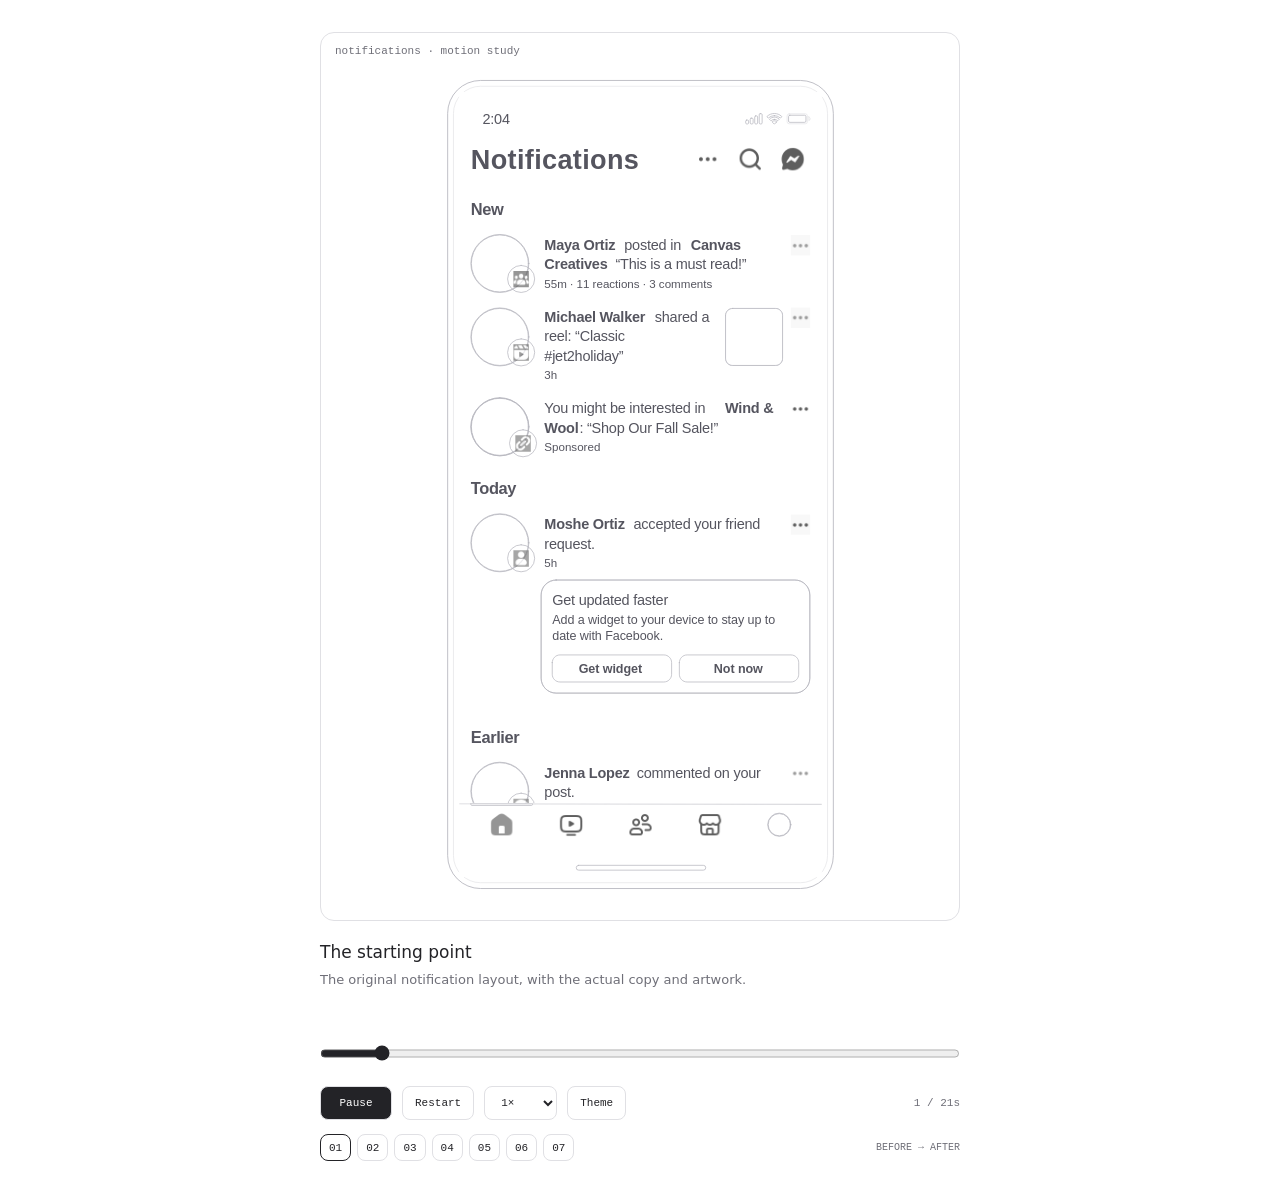
==== commit 24ce9a7e: "Animate actual Figma notification artwork and text" ====
--- a/index.html
+++ b/index.html
@@ -1,6 +1,752 @@
 <!doctype html><html lang="en"><head><meta charset="utf-8"><meta name="viewport" content="width=device-width,initial-scale=1"><meta name="robots" content="noindex,nofollow"><title>Notifications · Motion study</title><style>
 :root{color-scheme:light;--ground:#fff;--ink:#232327;--muted:#6f6f78;--line:#e0e0e4} @media(prefers-color-scheme:dark){:root:not([data-theme="light"]){color-scheme:dark;--ground:#08090a;--ink:#d0d6e0;--muted:#8a8c95;--line:#29292d}} :root[data-theme="dark"]{color-scheme:dark;--ground:#08090a;--ink:#d0d6e0;--muted:#8a8c95;--line:#29292d}*{box-sizing:border-box}body{margin:0;padding:32px 18px;background:var(--ground);color:var(--ink);font:13px/1.5 system-ui,-apple-system,sans-serif;min-height:100svh;display:grid;place-items:center}main{width:100%;max-width:640px}.plate{border:1px solid var(--line);border-radius:14px;overflow:hidden;position:relative}.tag{position:absolute;top:12px;left:14px;color:var(--muted);font:11px ui-monospace,monospace}#stage{width:100%}h1{font-size:17px;line-height:1.4;font-weight:500;margin:20px 0 5px}#description{color:var(--muted);margin:0 0 20px;min-height:3em}.controls{display:flex;align-items:center;gap:10px;flex-wrap:wrap;margin-top:15px}button,select{height:34px;padding:0 12px;border:1px solid var(--line);border-radius:8px;background:var(--ground);color:var(--ink);font:11px ui-monospace,monospace;cursor:pointer}button:hover,button[aria-current="true"]{border-color:var(--ink)}button:focus-visible,input:focus-visible,select:focus-visible{outline:2px solid var(--ink);outline-offset:3px}#play{min-width:72px;background:var(--ink);color:var(--ground)}#scrub{width:100%;accent-color:var(--ink);height:25px;margin:12px 0 0;cursor:pointer}#counter{font:11px ui-monospace,monospace;color:var(--muted);margin-left:auto}#chapters{display:flex;gap:6px}#chapters button{padding:0 8px;height:27px}footer{display:flex;justify-content:space-between;align-items:center;gap:12px;margin-top:14px;color:var(--muted);font:10px ui-monospace,monospace}.focus path{stroke:var(--ink)!important}@media(max-width:420px){body{padding:16px 12px}h1{font-size:16px}footer{flex-wrap:wrap}}@media(prefers-reduced-motion:reduce){*{scroll-behavior:auto!important}}
-</style></head><body><main><div class="plate"><span class="tag">notifications · motion study</span><div id="stage"></div></div><h1 id="chapter">The starting point</h1><p id="description">An inconsistent feed, competing details and interrupted content.</p><input id="scrub" type="range" min="0" max="1000" value="0" aria-label="Animation progress"><div class="controls"><button id="play" aria-pressed="false">Play</button><button id="replay">Restart</button><select id="speed" aria-label="Playback speed"><option value=".5">0.5×</option><option value="1" selected>1×</option><option value="1.5">1.5×</option></select><button id="theme" aria-label="Toggle light and dark theme">Theme</button><output id="counter">0 / 21s</output></div><footer><div id="chapters" aria-label="Animation chapters"></div><span>BEFORE → AFTER</span></footer></main>
+
+#stage{max-width:405px;margin:20px auto 12px;aspect-ratio:419/868!important;position:relative}#stage>svg{position:absolute;width:100%;height:100%;inset:0;display:block}.plate{padding:12px 12px 4px;overflow:hidden} :root{--art-line:#b7b7bf;--art-text:#55555f} :root[data-theme="dark"]{--art-line:#5b5d64;--art-text:#bfc5cf}@media(prefers-color-scheme:dark){:root:not([data-theme="light"]){--art-line:#5b5d64;--art-text:#bfc5cf}}.source-art text,.source-art tspan{font-family:"SF Pro",-apple-system,BlinkMacSystemFont,Arial,sans-serif}.source-art text[font-family="Facebook Sans"]{font-family:"Facebook Sans",-apple-system,BlinkMacSystemFont,Arial,sans-serif}.source-shape{stroke-linejoin:round;stroke-linecap:round}.source-icon{filter:grayscale(1);opacity:.65}.device-outline{fill:var(--ground);stroke:var(--art-line);stroke-width:.9}.device-inner{fill:none;stroke:var(--line);stroke-width:.65}.chrome-cover{fill:var(--ground)}.new-copy,.new-avatar,.new-media,.new-unit,.actual-filters{opacity:0}.focus-art .source-shape{stroke:var(--ink)!important}.focus-art text,.focus-art tspan{fill:var(--ink)!important}.plate .tag{top:12px}.source-art .source-shape{vector-effect:non-scaling-stroke} @media(max-width:420px){#stage{margin-top:24px}.plate{padding:0 10px}}
+</style></head><body><main><div class="plate"><span class="tag">notifications · motion study</span><div id="stage"><svg xmlns="http://www.w3.org/2000/svg" xmlns:xlink="http://www.w3.org/1999/xlink" viewBox="-22 -28 419 868" class="source-art" aria-hidden="true"><defs><pattern id="old-pattern0_6048_39806" patternContentUnits="objectBoundingBox" width="1" height="1">
+<use xlink:href="#image0_6048_39806" transform="scale(0.0208333)" />
+</pattern>
+<pattern id="old-pattern1_6048_39806" patternContentUnits="objectBoundingBox" width="1" height="1">
+<use xlink:href="#image1_6048_39806" transform="scale(0.0208333)" />
+</pattern>
+<pattern id="old-pattern2_6048_39806" patternContentUnits="objectBoundingBox" width="1" height="1">
+<use xlink:href="#image2_6048_39806" transform="scale(0.0208333)" />
+</pattern>
+<pattern id="old-pattern3_6048_39806" patternContentUnits="objectBoundingBox" width="1" height="1">
+<use xlink:href="#image3_6048_39806" transform="scale(0.002)" />
+</pattern>
+<filter id="old-filter0_dd_6048_39806" x="42" y="170.334" width="44" height="44" filterUnits="userSpaceOnUse" color-interpolation-filters="sRGB">
+<feFlood flood-opacity="0" result="BackgroundImageFix" />
+<feColorMatrix in="SourceAlpha" type="matrix" values="0 0 0 0 0 0 0 0 0 0 0 0 0 0 0 0 0 0 127 0" result="hardAlpha" />
+<feOffset dy="-1" />
+<feGaussianBlur stdDeviation="4" />
+<feColorMatrix type="matrix" values="0 0 0 0 0 0 0 0 0 0 0 0 0 0 0 0 0 0 0.18 0" />
+<feBlend mode="normal" in2="BackgroundImageFix" result="effect1_dropShadow_6048_39806" />
+<feColorMatrix in="SourceAlpha" type="matrix" values="0 0 0 0 0 0 0 0 0 0 0 0 0 0 0 0 0 0 127 0" result="hardAlpha" />
+<feOffset dy="-1" />
+<feColorMatrix type="matrix" values="0 0 0 0 0 0 0 0 0 0 0 0 0 0 0 0 0 0 0.05 0" />
+<feBlend mode="normal" in2="effect1_dropShadow_6048_39806" result="effect2_dropShadow_6048_39806" />
+<feBlend mode="normal" in="SourceGraphic" in2="effect2_dropShadow_6048_39806" result="shape" />
+</filter>
+<pattern id="old-pattern4_6048_39806" patternContentUnits="objectBoundingBox" width="1" height="1">
+<use xlink:href="#image4_6048_39806" transform="scale(0.03125)" />
+</pattern>
+<pattern id="old-pattern5_6048_39806" patternContentUnits="objectBoundingBox" width="1" height="1">
+<use xlink:href="#image5_6048_39806" transform="scale(0.025)" />
+</pattern>
+<pattern id="old-pattern6_6048_39806" patternContentUnits="objectBoundingBox" width="1" height="1">
+<use xlink:href="#image6_6048_39806" transform="scale(0.002)" />
+</pattern>
+<filter id="old-filter1_dd_6048_39806" x="42" y="246.334" width="44" height="44" filterUnits="userSpaceOnUse" color-interpolation-filters="sRGB">
+<feFlood flood-opacity="0" result="BackgroundImageFix" />
+<feColorMatrix in="SourceAlpha" type="matrix" values="0 0 0 0 0 0 0 0 0 0 0 0 0 0 0 0 0 0 127 0" result="hardAlpha" />
+<feOffset dy="-1" />
+<feGaussianBlur stdDeviation="4" />
+<feColorMatrix type="matrix" values="0 0 0 0 0 0 0 0 0 0 0 0 0 0 0 0 0 0 0.18 0" />
+<feBlend mode="normal" in2="BackgroundImageFix" result="effect1_dropShadow_6048_39806" />
+<feColorMatrix in="SourceAlpha" type="matrix" values="0 0 0 0 0 0 0 0 0 0 0 0 0 0 0 0 0 0 127 0" result="hardAlpha" />
+<feOffset dy="-1" />
+<feColorMatrix type="matrix" values="0 0 0 0 0 0 0 0 0 0 0 0 0 0 0 0 0 0 0.05 0" />
+<feBlend mode="normal" in2="effect1_dropShadow_6048_39806" result="effect2_dropShadow_6048_39806" />
+<feBlend mode="normal" in="SourceGraphic" in2="effect2_dropShadow_6048_39806" result="shape" />
+</filter>
+<pattern id="old-pattern7_6048_39806" patternContentUnits="objectBoundingBox" width="1" height="1">
+<use xlink:href="#image7_6048_39806" transform="scale(0.03125)" />
+</pattern>
+<pattern id="old-pattern8_6048_39806" patternContentUnits="objectBoundingBox" width="1" height="1">
+<use xlink:href="#image8_6048_39806" transform="translate(0 -0.392857) scale(0.00595238)" />
+</pattern>
+<pattern id="old-pattern9_6048_39806" patternContentUnits="objectBoundingBox" width="1" height="1">
+<use xlink:href="#image5_6048_39806" transform="scale(0.025)" />
+</pattern>
+<pattern id="old-pattern10_6048_39806" patternContentUnits="objectBoundingBox" width="1" height="1">
+<use xlink:href="#image9_6048_39806" transform="scale(0.002)" />
+</pattern>
+<pattern id="old-pattern11_6048_39806" patternContentUnits="objectBoundingBox" width="1" height="1">
+<use xlink:href="#image9_6048_39806" transform="scale(0.002)" />
+</pattern>
+<pattern id="old-pattern12_6048_39806" patternContentUnits="objectBoundingBox" width="1" height="1">
+<use xlink:href="#image10_6048_39806" transform="scale(0.03125)" />
+</pattern>
+<pattern id="old-pattern13_6048_39806" patternContentUnits="objectBoundingBox" width="1" height="1">
+<use xlink:href="#image5_6048_39806" transform="scale(0.025)" />
+</pattern>
+<pattern id="old-pattern14_6048_39806" patternContentUnits="objectBoundingBox" width="1" height="1">
+<use xlink:href="#image11_6048_39806" transform="scale(0.002)" />
+</pattern>
+<filter id="old-filter2_dd_6048_39806" x="42" y="459.334" width="44" height="44" filterUnits="userSpaceOnUse" color-interpolation-filters="sRGB">
+<feFlood flood-opacity="0" result="BackgroundImageFix" />
+<feColorMatrix in="SourceAlpha" type="matrix" values="0 0 0 0 0 0 0 0 0 0 0 0 0 0 0 0 0 0 127 0" result="hardAlpha" />
+<feOffset dy="-1" />
+<feGaussianBlur stdDeviation="4" />
+<feColorMatrix type="matrix" values="0 0 0 0 0 0 0 0 0 0 0 0 0 0 0 0 0 0 0.18 0" />
+<feBlend mode="normal" in2="BackgroundImageFix" result="effect1_dropShadow_6048_39806" />
+<feColorMatrix in="SourceAlpha" type="matrix" values="0 0 0 0 0 0 0 0 0 0 0 0 0 0 0 0 0 0 127 0" result="hardAlpha" />
+<feOffset dy="-1" />
+<feColorMatrix type="matrix" values="0 0 0 0 0 0 0 0 0 0 0 0 0 0 0 0 0 0 0.05 0" />
+<feBlend mode="normal" in2="effect1_dropShadow_6048_39806" result="effect2_dropShadow_6048_39806" />
+<feBlend mode="normal" in="SourceGraphic" in2="effect2_dropShadow_6048_39806" result="shape" />
+</filter>
+<pattern id="old-pattern15_6048_39806" patternContentUnits="objectBoundingBox" width="1" height="1">
+<use xlink:href="#image12_6048_39806" transform="scale(0.03125)" />
+</pattern>
+<pattern id="old-pattern16_6048_39806" patternContentUnits="objectBoundingBox" width="1" height="1">
+<use xlink:href="#image5_6048_39806" transform="scale(0.025)" />
+</pattern>
+<pattern id="old-pattern17_6048_39806" patternContentUnits="objectBoundingBox" width="1" height="1">
+<use xlink:href="#image13_6048_39806" transform="scale(0.002)" />
+</pattern>
+<filter id="old-filter3_dd_6048_39806" x="42" y="716.334" width="44" height="44" filterUnits="userSpaceOnUse" color-interpolation-filters="sRGB">
+<feFlood flood-opacity="0" result="BackgroundImageFix" />
+<feColorMatrix in="SourceAlpha" type="matrix" values="0 0 0 0 0 0 0 0 0 0 0 0 0 0 0 0 0 0 127 0" result="hardAlpha" />
+<feOffset dy="-1" />
+<feGaussianBlur stdDeviation="4" />
+<feColorMatrix type="matrix" values="0 0 0 0 0 0 0 0 0 0 0 0 0 0 0 0 0 0 0.18 0" />
+<feBlend mode="normal" in2="BackgroundImageFix" result="effect1_dropShadow_6048_39806" />
+<feColorMatrix in="SourceAlpha" type="matrix" values="0 0 0 0 0 0 0 0 0 0 0 0 0 0 0 0 0 0 127 0" result="hardAlpha" />
+<feOffset dy="-1" />
+<feColorMatrix type="matrix" values="0 0 0 0 0 0 0 0 0 0 0 0 0 0 0 0 0 0 0.05 0" />
+<feBlend mode="normal" in2="effect1_dropShadow_6048_39806" result="effect2_dropShadow_6048_39806" />
+<feBlend mode="normal" in="SourceGraphic" in2="effect2_dropShadow_6048_39806" result="shape" />
+</filter>
+<pattern id="old-pattern18_6048_39806" patternContentUnits="objectBoundingBox" width="1" height="1">
+<use xlink:href="#image14_6048_39806" transform="scale(0.03125)" />
+</pattern>
+<pattern id="old-pattern19_6048_39806" patternContentUnits="objectBoundingBox" width="1" height="1">
+<use xlink:href="#image5_6048_39806" transform="scale(0.025)" />
+</pattern>
+<pattern id="old-pattern20_6048_39806" patternContentUnits="objectBoundingBox" width="1" height="1">
+<use xlink:href="#image15_6048_39806" transform="scale(0.0208333)" />
+</pattern>
+<pattern id="old-pattern21_6048_39806" patternContentUnits="objectBoundingBox" width="1" height="1">
+<use xlink:href="#image16_6048_39806" transform="scale(0.0208333)" />
+</pattern>
+<pattern id="old-pattern22_6048_39806" patternContentUnits="objectBoundingBox" width="1" height="1">
+<use xlink:href="#image17_6048_39806" transform="scale(0.0208333)" />
+</pattern>
+<pattern id="old-pattern23_6048_39806" patternContentUnits="objectBoundingBox" width="1" height="1">
+<use xlink:href="#image18_6048_39806" transform="scale(0.0208333)" />
+</pattern>
+<pattern id="old-pattern24_6048_39806" patternContentUnits="objectBoundingBox" width="1" height="1">
+<use xlink:href="#image19_6048_39806" transform="scale(0.0125)" />
+</pattern>
+<clipPath id="old-clip0_6048_39806">
+<rect width="375" height="812" fill="var(--ground)" stroke="none" stroke-width="0.75" />
+</clipPath>
+<clipPath id="old-clip1_6048_39806">
+<rect width="375" height="95.3333" fill="var(--ground)" stroke="none" stroke-width="0.75" />
+</clipPath>
+<clipPath id="old-clip2_6048_39806">
+<rect width="375" height="640.667" fill="var(--ground)" transform="translate(0 95.334)" stroke="none" stroke-width="0.75" />
+</clipPath>
+<clipPath id="old-clip3_6048_39806">
+<rect width="375" height="546" fill="var(--ground)" transform="translate(0 95.334)" stroke="none" stroke-width="0.75" />
+</clipPath>
+<clipPath id="old-clip4_6048_39806">
+<path d="M275 231.334C275 226.916 278.582 223.334 283 223.334H327C331.418 223.334 335 226.916 335 231.334V275.334C335 279.752 331.418 283.334 327 283.334H283C278.582 283.334 275 279.752 275 275.334V231.334Z" fill="white" stroke="none" stroke-width="0.75" />
+</clipPath>
+<clipPath id="old-clip5_6048_39806">
+<rect width="375" height="205" fill="var(--ground)" transform="translate(0 428.334)" stroke="none" stroke-width="0.75" />
+</clipPath>
+<clipPath id="old-clip6_6048_39806">
+<rect width="375" height="220" fill="var(--ground)" transform="translate(0 641.334)" stroke="none" stroke-width="0.75" />
+</clipPath>
+<clipPath id="old-clip7_6048_39806">
+<rect width="375" height="76" fill="var(--ground)" transform="translate(0 736)" stroke="none" stroke-width="0.75" />
+</clipPath>
+<clipPath id="old-clip8_6048_39806">
+<rect width="375" height="32" fill="var(--ground)" transform="translate(0 780)" stroke="none" stroke-width="0.75" />
+</clipPath>
+
+
+
+
+
+
+
+
+
+
+
+
+
+
+
+
+
+
+
+
+<image id="old-render" width="375" height="812" href="[data-uri]" /><pattern id="new-pattern0_6219_41648" patternContentUnits="objectBoundingBox" width="1" height="1">
+<use xlink:href="#image0_6219_41648" transform="translate(-0.388889) scale(0.00138889)" />
+</pattern>
+<pattern id="new-pattern1_6219_41648" patternContentUnits="objectBoundingBox" width="1" height="1">
+<use xlink:href="#image1_6219_41648" transform="scale(0.002)" />
+</pattern>
+<pattern id="new-pattern2_6219_41648" patternContentUnits="objectBoundingBox" width="1" height="1">
+<use xlink:href="#image2_6219_41648" transform="scale(0.002)" />
+</pattern>
+<pattern id="new-pattern3_6219_41648" patternContentUnits="objectBoundingBox" width="1" height="1">
+<use xlink:href="#image3_6219_41648" transform="translate(0 -0.392857) scale(0.00595238)" />
+</pattern>
+<pattern id="new-pattern4_6219_41648" patternContentUnits="objectBoundingBox" width="1" height="1">
+<use xlink:href="#image4_6219_41648" transform="scale(0.002)" />
+</pattern>
+<pattern id="new-pattern5_6219_41648" patternContentUnits="objectBoundingBox" width="1" height="1">
+<use xlink:href="#image5_6219_41648" transform="translate(0 -0.25) scale(0.000666667)" />
+</pattern>
+<pattern id="new-pattern6_6219_41648" patternContentUnits="objectBoundingBox" width="1" height="1">
+<use xlink:href="#image6_6219_41648" transform="scale(0.002)" />
+</pattern>
+<pattern id="new-pattern7_6219_41648" patternContentUnits="objectBoundingBox" width="1" height="1">
+<use xlink:href="#image7_6219_41648" transform="scale(0.002)" />
+</pattern>
+<pattern id="new-pattern8_6219_41648" patternContentUnits="objectBoundingBox" width="1" height="1">
+<use xlink:href="#image6_6219_41648" transform="scale(0.002)" />
+</pattern>
+<pattern id="new-pattern9_6219_41648" patternContentUnits="objectBoundingBox" width="1" height="1">
+<use xlink:href="#image6_6219_41648" transform="scale(0.002)" />
+</pattern>
+<pattern id="new-pattern10_6219_41648" patternContentUnits="objectBoundingBox" width="1" height="1">
+<use xlink:href="#image8_6219_41648" transform="translate(0 -0.25) scale(0.002)" />
+</pattern>
+<pattern id="new-pattern11_6219_41648" patternContentUnits="objectBoundingBox" width="1" height="1">
+<use xlink:href="#image9_6219_41648" transform="translate(-0.0826045) scale(0.000971817)" />
+</pattern>
+<pattern id="new-pattern12_6219_41648" patternContentUnits="objectBoundingBox" width="1" height="1">
+<use xlink:href="#image10_6219_41648" transform="scale(0.0178571)" />
+</pattern>
+<pattern id="new-pattern13_6219_41648" patternContentUnits="objectBoundingBox" width="1" height="1">
+<use xlink:href="#image11_6219_41648" transform="translate(-0.167526) scale(0.00515464)" />
+</pattern>
+<pattern id="new-pattern14_6219_41648" patternContentUnits="objectBoundingBox" width="1" height="1">
+<use xlink:href="#image12_6219_41648" transform="scale(0.0125)" />
+</pattern>
+<pattern id="new-pattern15_6219_41648" patternContentUnits="objectBoundingBox" width="1" height="1">
+<use xlink:href="#image13_6219_41648" transform="scale(0.00133333 0.000615764)" />
+</pattern>
+<pattern id="new-pattern16_6219_41648" patternContentUnits="objectBoundingBox" width="1" height="1">
+<use xlink:href="#image13_6219_41648" transform="scale(0.00133333 0.000615764)" />
+</pattern>
+<clipPath id="new-clip0_6219_41648">
+<rect width="375" height="812" fill="var(--ground)" stroke="none" stroke-width="0.75" />
+</clipPath>
+<clipPath id="new-clip1_6219_41648">
+<rect width="375" height="52" fill="var(--ground)" transform="translate(0 96)" stroke="none" stroke-width="0.75" />
+</clipPath>
+<clipPath id="new-clip2_6219_41648">
+<rect width="375" height="96" fill="var(--ground)" stroke="none" stroke-width="0.75" />
+</clipPath>
+<clipPath id="new-clip3_6219_41648">
+<rect x="12" y="723.666" width="40" height="40" rx="12" fill="white" stroke="none" stroke-width="0.75" />
+</clipPath>
+<clipPath id="new-clip4_6219_41648">
+<rect width="375" height="76" fill="var(--ground)" transform="translate(0 736)" stroke="none" stroke-width="0.75" />
+</clipPath>
+<clipPath id="new-clip5_6219_41648">
+<rect width="375" height="32" fill="var(--ground)" transform="translate(0 780)" stroke="none" stroke-width="0.75" />
+</clipPath>
+<clipPath id="new-clip6_6219_41648">
+<rect width="188" height="812" fill="white" stroke="none" stroke-width="0.75" />
+</clipPath>
+<clipPath id="new-clip7_6219_41648">
+<rect width="187" height="812" fill="white" transform="translate(188)" stroke="none" stroke-width="0.75" />
+</clipPath>
+
+
+
+
+
+
+
+
+
+
+
+
+
+
+<image id="new-render" width="375" height="812" href="[data-uri]" /><clipPath id="visible-feed"><rect x="0" y="96" width="375" height="640" /></clipPath></defs><rect x="-12" y="-12" width="399" height="836" rx="34" class="device-outline" /><rect x="-6" y="-6" width="387" height="824" rx="28" class="device-inner" /><g clip-path="url(#visible-feed)"><g class="new-avatar row-0" transform="translate(12 206)"><g transform="translate(-12 -206)"><g id="new-Left addon">
+<g id="new-Profile Photo">
+<g id="new-Actor">
+<g id="new-Profile Photo_2">
+<g id="new-Profile">
+<g id="new-Non Actor">
+<mask id="new-path-27-inside-1_6219_41648" fill="white">
+<path d="M12 217.666C12 211.039 17.3726 205.666 24 205.666H36C42.6274 205.666 48 211.039 48 217.666V229.666C48 236.293 42.6274 241.666 36 241.666H24C17.3726 241.666 12 236.293 12 229.666V217.666Z" fill="white" stroke="none" stroke-width="0.75" />
+</mask>
+<path d="M12 217.666C12 211.039 17.3726 205.666 24 205.666H36C42.6274 205.666 48 211.039 48 217.666V229.666C48 236.293 42.6274 241.666 36 241.666H24C17.3726 241.666 12 236.293 12 229.666V217.666Z" fill="none" class="source-shape" stroke="var(--art-line)" stroke-width="0.75" />
+<path d="M24 205.666V206.666H36V205.666V204.666H24V205.666ZM48 217.666H47V229.666H48H49V217.666H48ZM36 241.666V240.666H24V241.666V242.666H36V241.666ZM12 229.666H13V217.666H12H11V229.666H12ZM24 241.666V240.666C17.9249 240.666 13 235.741 13 229.666H12H11C11 236.846 16.8203 242.666 24 242.666V241.666ZM48 229.666H47C47 235.741 42.0751 240.666 36 240.666V241.666V242.666C43.1797 242.666 49 236.846 49 229.666H48ZM36 205.666V206.666C42.0751 206.666 47 211.591 47 217.666H48H49C49 210.486 43.1797 204.666 36 204.666V205.666ZM24 205.666V204.666C16.8203 204.666 11 210.486 11 217.666H12H13C13 211.591 17.9249 206.666 24 206.666V205.666Z" fill="none" mask="url(#new-path-27-inside-1_6219_41648)" class="source-shape" stroke="var(--art-line)" stroke-width="0.75" />
+</g>
+<g id="new-Actor_2">
+<g id="new-Actor_3">
+<mask id="new-path-30-outside-2_6219_41648" maskUnits="userSpaceOnUse" x="26" y="219.666" width="26" height="26" fill="black">
+<rect fill="white" x="26" y="219.666" width="26" height="26" stroke="none" stroke-width="0.75" />
+<path d="M27 232.666C27 226.039 32.3726 220.666 39 220.666C45.6274 220.666 51 226.039 51 232.666C51 239.293 45.6274 244.666 39 244.666C32.3726 244.666 27 239.293 27 232.666Z" fill="white" stroke="none" stroke-width="0.75" />
+</mask>
+<path d="M27 232.666M51 232.666M51 232.666M27 232.666M39 220.666M51 232.666M39 244.666M27 232.666M39 244.666V243.666C32.9249 243.666 28 238.741 28 232.666H27H26C26 239.846 31.8203 245.666 39 245.666V244.666ZM51 232.666H50C50 238.741 45.0751 243.666 39 243.666V244.666V245.666C46.1797 245.666 52 239.846 52 232.666H51ZM39 220.666V221.666C45.0751 221.666 50 226.591 50 232.666H51H52C52 225.486 46.1797 219.666 39 219.666V220.666ZM39 220.666V219.666C31.8203 219.666 26 225.486 26 232.666H27H28C28 226.591 32.9249 221.666 39 221.666V220.666Z" fill="none" mask="url(#new-path-30-outside-2_6219_41648)" class="source-shape" stroke="var(--art-line)" stroke-width="0.75" />
+<g id="new-Actor_4">
+<circle cx="39" cy="232.666" r="12" fill="none" class="source-shape" stroke="var(--art-line)" stroke-width="0.75" />
+<circle cx="39" cy="232.666" r="11.5" stroke="var(--art-line)" class="source-shape" fill="none" stroke-width="0.75" />
+</g>
+</g>
+</g>
+</g>
+</g>
+</g>
+</g>
+</g>
+</g></g><g class="new-copy row-0" transform="translate(64 206)"><g transform="translate(-64 -206)"><g><text fill="var(--art-text)" style="white-space: pre" xml:space="preserve" font-family="SF Pro" font-size="15" font-weight="590" letter-spacing="-0.24px"><tspan x="64" y="221.569" fill="var(--art-text)">Canvas Creatives</tspan></text>
+<text fill="var(--art-text)" style="white-space: pre" xml:space="preserve" font-family="SF Pro" font-size="15" font-weight="bold" letter-spacing="-0.24px"><tspan x="187.704" y="221.569" fill="var(--art-text)"> </tspan></text>
+<text fill="var(--art-text)" style="white-space: pre" xml:space="preserve" font-family="SF Pro" font-size="12" letter-spacing="0px"><tspan x="191.331" y="221.569" fill="var(--art-text)">· 55m</tspan></text>
+<text id="new-Meta_2" fill="var(--art-text)" style="white-space: pre" xml:space="preserve" font-family="SF Pro" font-size="13" letter-spacing="-0.08px"><tspan x="64" y="241.16" fill="var(--art-text)">New post: “This is a must read!”</tspan></text>
+</g></g></g><g class="old-avatar row-0" transform="translate(12 147.334)"><g transform="translate(-12 -147.334)"><g id="old-Left addon">
+<g id="old-Profile Photo">
+<g id="old-Actor">
+<g id="old-Actor_2">
+<circle cx="42" cy="177.334" r="30" fill="none" class="source-shape" stroke="var(--art-line)" stroke-width="0.75" />
+<circle cx="42" cy="177.334" r="29.5" stroke="var(--art-line)" class="source-shape" fill="none" stroke-width="0.75" />
+</g>
+<g id="old-.Profile_addon_60">
+<g id="old-Jewel">
+<rect x="50" y="179.334" width="28" height="28" rx="14" fill="none" class="source-shape" stroke="var(--art-line)" stroke-width="0.75" />
+<g data-raster-icon="true"><defs><clipPath id="old-oldglyph139874371147536"><rect x="56" y="185" width="16" height="17" fill="white" stroke="none" stroke-width="0.75" /></clipPath></defs><use href="#old-render" clip-path="url(#old-oldglyph139874371147536)" class="source-icon" /></g></g>
+</g>
+</g>
+</g>
+</g>
+</g></g><g class="old-copy row-0" transform="translate(88 147.334)"><g transform="translate(-88 -147.334)"><g><text fill="var(--art-text)" style="white-space: pre" xml:space="preserve" font-family="SF Pro" font-size="15" font-weight="510" letter-spacing="-0.24px"><tspan x="166.796" y="163.403" fill="var(--art-text)"> posted in </tspan><tspan x="161.605" y="183.403" fill="var(--art-text)">“This is a must read!”</tspan></text>
+<text fill="var(--art-text)" style="white-space: pre" xml:space="preserve" font-family="SF Pro" font-size="17" font-weight="bold" letter-spacing="-0.41px"><tspan x="157.632" y="183.403" fill="var(--art-text)"> </tspan></text>
+<text fill="var(--art-text)" style="white-space: pre" xml:space="preserve" font-family="SF Pro" font-size="15" font-weight="bold" letter-spacing="-0.24px"><tspan x="88" y="163.403" fill="var(--art-text)">Maya Ortiz</tspan><tspan x="239.537" y="163.403" fill="var(--art-text)">Canvas </tspan><tspan x="88" y="183.403" fill="var(--art-text)">Creatives</tspan></text>
+<text id="old-Meta_2" fill="var(--art-text)" style="white-space: pre" xml:space="preserve" font-family="SF Pro" font-size="12" letter-spacing="0px"><tspan x="88" y="202.289" fill="var(--art-text)">55m · 11 reactions · 3 comments</tspan></text>
+</g></g></g><g class="overflow row-0" transform="translate(343 147.334)"><g transform="translate(-343 -147.334)"><g id="old-Right Addon">
+<g data-raster-icon="true"><defs><clipPath id="old-oldglyph139874371149456"><rect x="343" y="148" width="20" height="21" fill="white" stroke="none" stroke-width="0.75" /></clipPath></defs><use href="#old-render" clip-path="url(#old-oldglyph139874371149456)" class="source-icon" /></g></g>
+</g></g><g class="new-avatar row-1" transform="translate(12 273.666)"><g transform="translate(-12 -273.666)"><g id="new-Left addon_2">
+<g id="new-Profile Photo_3">
+<g id="new-Actor_5">
+<g id="new-Profile Photo_4">
+<g id="new-Actor_6">
+<g id="new-Actor_7">
+<circle cx="32" cy="293.666" r="20" fill="none" class="source-shape" stroke="var(--art-line)" stroke-width="0.75" />
+<circle cx="32" cy="293.666" r="19.5" stroke="var(--art-line)" class="source-shape" fill="none" stroke-width="0.75" />
+</g>
+</g>
+</g>
+</g>
+</g>
+</g>
+</g></g><g class="new-copy row-1" transform="translate(64 273.666)"><g transform="translate(-64 -273.666)"><g><text fill="var(--art-text)" style="white-space: pre" xml:space="preserve" font-family="SF Pro" font-size="15" font-weight="590" letter-spacing="-0.24px"><tspan x="64" y="288.569" fill="var(--art-text)">Michael Walker</tspan></text>
+<text fill="var(--art-text)" style="white-space: pre" xml:space="preserve" font-family="SF Pro" font-size="15" font-weight="bold" letter-spacing="-0.24px"><tspan x="171.953" y="288.569" fill="var(--art-text)"> </tspan></text>
+<text fill="var(--art-text)" style="white-space: pre" xml:space="preserve" font-family="SF Pro" font-size="12" letter-spacing="0px"><tspan x="175.581" y="288.569" fill="var(--art-text)">· 3h</tspan></text>
+<text id="new-Meta_4" fill="var(--art-text)" style="white-space: pre" xml:space="preserve" font-family="SF Pro" font-size="13" letter-spacing="-0.08px"><tspan x="64" y="308.16" fill="var(--art-text)">shared a reel: “Classic #jet2holiday.”</tspan></text>
+</g></g></g><g class="new-media row-1" transform="translate(323 273.666)"><g transform="translate(-323 -273.666)"><g><g id="new-.Media Header Start Addons">
+<g id="new-Profile Photo_5">
+<g id="new-Non Actor_2">
+<g id="new-Non Actor_3">
+<g id="new-Non Actor_4">
+<mask id="new-path-42-inside-3_6219_41648" fill="white">
+<path d="M323 282C323 277.582 326.582 274 331 274H355C359.418 274 363 277.582 363 282V306C363 310.418 359.418 314 355 314H331C326.582 314 323 310.418 323 306V282Z" fill="white" stroke="none" stroke-width="0.75" />
+</mask>
+<path d="M323 282C323 277.582 326.582 274 331 274H355C359.418 274 363 277.582 363 282V306C363 310.418 359.418 314 355 314H331C326.582 314 323 310.418 323 306V282Z" fill="none" class="source-shape" stroke="var(--art-line)" stroke-width="0.75" />
+<path d="M331 274V275H355V274V273H331V274ZM363 282H362V306H363H364V282H363ZM355 314V313H331V314V315H355V314ZM323 306H324V282H323H322V306H323ZM331 314V313C327.134 313 324 309.866 324 306H323H322C322 310.971 326.029 315 331 315V314ZM363 306H362C362 309.866 358.866 313 355 313V314V315C359.971 315 364 310.971 364 306H363ZM355 274V275C358.866 275 362 278.134 362 282H363H364C364 277.029 359.971 273 355 273V274ZM331 274V273C326.029 273 322 277.029 322 282H323H324C324 278.134 327.134 275 331 275V274Z" fill="none" mask="url(#new-path-42-inside-3_6219_41648)" class="source-shape" stroke="var(--art-line)" stroke-width="0.75" />
+</g>
+</g>
+</g>
+</g>
+</g>
+</g></g></g><g class="old-avatar row-1" transform="translate(12 223.334)"><g transform="translate(-12 -223.334)"><g id="old-Left addon_2">
+<g id="old-Profile Photo_2">
+<g id="old-Actor_3">
+<g id="old-DATA-Fatih-Tekin">
+<circle cx="42" cy="253.334" r="30" fill="none" class="source-shape" stroke="var(--art-line)" stroke-width="0.75" />
+<circle cx="42" cy="253.334" r="29.5" stroke="var(--art-line)" class="source-shape" fill="none" stroke-width="0.75" />
+</g>
+<g id="old-Addon">
+<g id="old-Jewel_2">
+<rect x="50" y="255.334" width="28" height="28" rx="14" fill="none" class="source-shape" stroke="var(--art-line)" stroke-width="0.75" />
+<g data-raster-icon="true"><defs><clipPath id="old-oldglyph139874371151056"><rect x="56" y="261" width="16" height="17" fill="white" stroke="none" stroke-width="0.75" /></clipPath></defs><use href="#old-render" clip-path="url(#old-oldglyph139874371151056)" class="source-icon" /></g></g>
+</g>
+</g>
+</g>
+</g>
+</g></g><g class="old-copy row-1" transform="translate(88 223.334)"><g transform="translate(-88 -223.334)"><g><text fill="var(--art-text)" style="white-space: pre" xml:space="preserve" font-family="SF Pro" font-size="15" font-weight="510" letter-spacing="-0.24px"><tspan x="202.276" y="237.903" fill="var(--art-text)">shared a </tspan><tspan x="88" y="257.903" fill="var(--art-text)">reel: “Classic </tspan><tspan x="88" y="277.903" fill="var(--art-text)">#jet2holiday”</tspan></text>
+<text fill="var(--art-text)" style="white-space: pre" xml:space="preserve" font-family="SF Pro" font-size="15" font-weight="bold" letter-spacing="-0.24px"><tspan x="88" y="237.903" fill="var(--art-text)">Michael Walker </tspan></text>
+<text id="old-Meta_4" fill="var(--art-text)" style="white-space: pre" xml:space="preserve" font-family="SF Pro" font-size="12" letter-spacing="0px"><tspan x="88" y="296.789" fill="var(--art-text)">3h</tspan></text>
+</g></g></g><g class="overflow row-1" transform="translate(343 223.334)"><g transform="translate(-343 -223.334)"><g id="old-Right Addon_2">
+<g data-raster-icon="true"><defs><clipPath id="old-oldglyph139874371153136"><rect x="343" y="223" width="20" height="21" fill="white" stroke="none" stroke-width="0.75" /></clipPath></defs><use href="#old-render" clip-path="url(#old-oldglyph139874371153136)" class="source-icon" /></g></g>
+</g></g><g class="old-media row-1" transform="translate(275 223.334)"><g transform="translate(-275 -223.334)"><g id="old-Media">
+<g clip-path="url(#old-clip4_6048_39806)">
+<path d="M275 231.334C275 226.916 278.582 223.334 283 223.334H327C331.418 223.334 335 226.916 335 231.334V275.334C335 279.752 331.418 283.334 327 283.334H283C278.582 283.334 275 279.752 275 275.334V231.334Z" fill="none" class="source-shape" stroke="var(--art-line)" stroke-width="0.75" />
+</g>
+<path d="M283 223.834H327C331.142 223.834 334.5 227.192 334.5 231.334V275.334C334.5 279.476 331.142 282.834 327 282.834H283C278.858 282.834 275.5 279.476 275.5 275.334V231.334C275.5 227.192 278.858 223.834 283 223.834Z" stroke="var(--art-line)" class="source-shape" fill="none" stroke-width="0.75" />
+</g>
+</g></g><g class="new-avatar row-2" transform="translate(12 335.666)"><g transform="translate(-12 -335.666)"><g id="new-Left addon_3">
+<g id="new-Profile Photo_6">
+<g id="new-Actor_8">
+<g id="new-Profile Photo_7">
+<g id="new-Actor_9">
+<g id="new-Actor_10">
+<circle cx="32" cy="355.666" r="20" fill="none" class="source-shape" stroke="var(--art-line)" stroke-width="0.75" />
+<circle cx="32" cy="355.666" r="19.5" stroke="var(--art-line)" class="source-shape" fill="none" stroke-width="0.75" />
+</g>
+</g>
+</g>
+</g>
+</g>
+</g>
+</g></g><g class="new-copy row-2" transform="translate(64 335.666)"><g transform="translate(-64 -335.666)"><g><text id="new-Headline_4" fill="var(--art-text)" style="white-space: pre" xml:space="preserve" font-family="SF Pro" font-size="15" font-weight="590" letter-spacing="-0.24px"><tspan x="64" y="350.569" fill="var(--art-text)">Wind &amp; Wool</tspan></text>
+<text id="new-Body_4" fill="var(--art-text)" style="white-space: pre" xml:space="preserve" font-family="SF Pro" font-size="13" letter-spacing="-0.08px"><tspan x="64" y="370.16" fill="var(--art-text)">Shop the Fall Sale going on now.</tspan></text>
+<text id="new-Meta_6" fill="var(--art-text)" style="white-space: pre" xml:space="preserve" font-family="SF Pro" font-size="12" letter-spacing="0px"><tspan x="64" y="388.455" fill="var(--art-text)">Sponsored</tspan></text>
+</g></g></g><g class="new-media row-2" transform="translate(323 335.666)"><g transform="translate(-323 -335.666)"><g><g id="new-Profile Photo_8">
+<g id="new-Non Actor_5">
+<g id="new-Non Actor_6">
+<g id="new-Non Actor_7">
+<mask id="new-path-51-inside-4_6219_41648" fill="white">
+<path d="M323 344C323 339.582 326.582 336 331 336H355C359.418 336 363 339.582 363 344V368C363 372.418 359.418 376 355 376H331C326.582 376 323 372.418 323 368V344Z" fill="white" stroke="none" stroke-width="0.75" />
+</mask>
+<path d="M323 344C323 339.582 326.582 336 331 336H355C359.418 336 363 339.582 363 344V368C363 372.418 359.418 376 355 376H331C326.582 376 323 372.418 323 368V344Z" fill="none" class="source-shape" stroke="var(--art-line)" stroke-width="0.75" />
+<path d="M331 336V337H355V336V335H331V336ZM363 344H362V368H363H364V344H363ZM355 376V375H331V376V377H355V376ZM323 368H324V344H323H322V368H323ZM331 376V375C327.134 375 324 371.866 324 368H323H322C322 372.971 326.029 377 331 377V376ZM363 368H362C362 371.866 358.866 375 355 375V376V377C359.971 377 364 372.971 364 368H363ZM355 336V337C358.866 337 362 340.134 362 344H363H364C364 339.029 359.971 335 355 335V336ZM331 336V335C326.029 335 322 339.029 322 344H323H324C324 340.134 327.134 337 331 337V336Z" fill="none" mask="url(#new-path-51-inside-4_6219_41648)" class="source-shape" stroke="var(--art-line)" stroke-width="0.75" />
+</g>
+</g>
+</g>
+</g>
+</g></g></g><g class="old-avatar row-2" transform="translate(12 316.334)"><g transform="translate(-12 -316.334)"><g id="old-Left addon_3">
+<g id="old-Profile Photo_3">
+<g id="old-DATA-Juan-Torres">
+<rect x="12" y="316.334" width="60" height="60" rx="30" fill="none" class="source-shape" stroke="var(--art-line)" stroke-width="0.75" />
+<g id="old-Actor_4">
+<circle cx="42" cy="346.334" r="30" fill="none" class="source-shape" stroke="var(--art-line)" stroke-width="0.75" />
+<circle cx="42" cy="346.334" r="29.5" stroke="var(--art-line)" class="source-shape" fill="none" stroke-width="0.75" />
+</g>
+<g id="old-Addon_2">
+<g id="old-.profile_jewel">
+<rect x="52" y="349.334" width="28" height="28" rx="14" fill="none" class="source-shape" stroke="var(--art-line)" stroke-width="0.75" />
+<g data-raster-icon="true"><defs><clipPath id="old-oldglyph139874371154656"><rect x="58" y="355" width="16" height="17" fill="white" stroke="none" stroke-width="0.75" /></clipPath></defs><use href="#old-render" clip-path="url(#old-oldglyph139874371154656)" class="source-icon" /></g></g>
+</g>
+</g>
+</g>
+</g>
+</g></g><g class="old-copy row-2" transform="translate(88 316.334)"><g transform="translate(-88 -316.334)"><g><text fill="var(--art-text)" style="white-space: pre" xml:space="preserve" font-family="SF Pro" font-size="15" font-weight="510" letter-spacing="-0.24px"><tspan x="88" y="332.403" fill="var(--art-text)">You might be interested in </tspan><tspan x="124.335" y="352.403" fill="var(--art-text)">: “Shop Our Fall Sale!”</tspan></text>
+<text fill="var(--art-text)" style="white-space: pre" xml:space="preserve" font-family="SF Pro" font-size="15" font-weight="bold" letter-spacing="-0.24px"><tspan x="274.967" y="332.403" fill="var(--art-text)">Wind &amp; </tspan><tspan x="88" y="352.403" fill="var(--art-text)">Wool</tspan></text>
+<text id="old-Meta_6" fill="var(--art-text)" style="white-space: pre" xml:space="preserve" font-family="SF Pro" font-size="12" letter-spacing="0px"><tspan x="88" y="371.289" fill="var(--art-text)">Sponsored</tspan></text>
+</g></g></g><g class="overflow row-2" transform="translate(343 316.334)"><g transform="translate(-343 -316.334)"><g id="old-Right Addon_3">
+<g data-raster-icon="true"><defs><clipPath id="old-oldglyph139874371156416"><rect x="343" y="317" width="20" height="21" fill="white" stroke="none" stroke-width="0.75" /></clipPath></defs><use href="#old-render" clip-path="url(#old-oldglyph139874371156416)" class="source-icon" /></g></g>
+</g></g><g class="new-avatar row-3" transform="translate(12 458)"><g transform="translate(-12 -458)"><g id="new-Left addon_4">
+<g id="new-Profile Photo_9">
+<g id="new-Actor_11">
+<g id="new-Profile Photo_10">
+<g id="new-Actor_12">
+<g id="new-Actor_13">
+<circle cx="32" cy="478.166" r="20" fill="none" class="source-shape" stroke="var(--art-line)" stroke-width="0.75" />
+<circle cx="32" cy="478.166" r="20" fill="none" class="source-shape" stroke="var(--art-line)" stroke-width="0.75" />
+<circle cx="32" cy="478.166" r="19.5" stroke="var(--art-line)" class="source-shape" fill="none" stroke-width="0.75" />
+</g>
+</g>
+</g>
+</g>
+</g>
+</g>
+</g></g><g class="new-copy row-3" transform="translate(64 458)"><g transform="translate(-64 -458)"><g><text fill="var(--art-text)" style="white-space: pre" xml:space="preserve" font-family="SF Pro" font-size="15" font-weight="590" letter-spacing="-0.24px"><tspan x="64" y="473.569" fill="var(--art-text)">Moshe Ortiz</tspan></text>
+<text fill="var(--art-text)" style="white-space: pre" xml:space="preserve" font-family="SF Pro" font-size="15" font-weight="bold" letter-spacing="-0.24px"><tspan x="150.745" y="473.569" fill="var(--art-text)"> </tspan></text>
+<text fill="var(--art-text)" style="white-space: pre" xml:space="preserve" font-family="SF Pro" font-size="12" letter-spacing="0px"><tspan x="154.372" y="473.569" fill="var(--art-text)">· 5h</tspan></text>
+<text id="new-Meta_8" fill="var(--art-text)" style="white-space: pre" xml:space="preserve" font-family="SF Pro" font-size="13" letter-spacing="-0.08px"><tspan x="64" y="493.16" fill="var(--art-text)">accepted your friend request</tspan></text>
+</g></g></g><g class="old-avatar row-3" transform="translate(12 436.334)"><g transform="translate(-12 -436.334)"><g id="old-Left addon_4">
+<g id="old-Profile Photo_4">
+<g id="old-Actor_5">
+<g id="old-DATA-Bhakti-Vidal">
+<circle cx="42" cy="466.334" r="30" fill="none" class="source-shape" stroke="var(--art-line)" stroke-width="0.75" />
+<circle cx="42" cy="466.334" r="29.5" stroke="var(--art-line)" class="source-shape" fill="none" stroke-width="0.75" />
+</g>
+<g id="old-.Profile_addon_60_2">
+<g id="old-Jewel_3">
+<rect x="50" y="468.334" width="28" height="28" rx="14" fill="none" class="source-shape" stroke="var(--art-line)" stroke-width="0.75" />
+<g data-raster-icon="true"><defs><clipPath id="old-oldglyph139874371257424"><rect x="56" y="474" width="16" height="17" fill="white" stroke="none" stroke-width="0.75" /></clipPath></defs><use href="#old-render" clip-path="url(#old-oldglyph139874371257424)" class="source-icon" /></g></g>
+</g>
+</g>
+</g>
+</g>
+</g></g><g class="old-copy row-3" transform="translate(88 436.334)"><g transform="translate(-88 -436.334)"><g><text fill="var(--art-text)" style="white-space: pre" xml:space="preserve" font-family="SF Pro" font-size="15" font-weight="510" letter-spacing="-0.24px"><tspan x="180.306" y="452.403" fill="var(--art-text)">accepted your friend </tspan><tspan x="88" y="472.403" fill="var(--art-text)">request.</tspan></text>
+<text fill="var(--art-text)" style="white-space: pre" xml:space="preserve" font-family="SF Pro" font-size="15" font-weight="bold" letter-spacing="-0.24px"><tspan x="88" y="452.403" fill="var(--art-text)">Moshe Ortiz </tspan></text>
+<text id="old-Meta_8" fill="var(--art-text)" style="white-space: pre" xml:space="preserve" font-family="SF Pro" font-size="12" letter-spacing="0px"><tspan x="88" y="491.289" fill="var(--art-text)">5h</tspan></text>
+</g></g></g><g class="overflow row-3" transform="translate(343 436.334)"><g transform="translate(-343 -436.334)"><g id="old-Right Addon_4">
+<g data-raster-icon="true"><defs><clipPath id="old-oldglyph139874371259024"><rect x="343" y="437" width="20" height="21" fill="white" stroke="none" stroke-width="0.75" /></clipPath></defs><use href="#old-render" clip-path="url(#old-oldglyph139874371259024)" class="source-icon" /></g></g>
+</g></g><g class="new-avatar row-4" transform="translate(12 520)"><g transform="translate(-12 -520)"><g id="new-Left addon_5">
+<g id="new-Profile Photo_11">
+<g id="new-Actor_14">
+<g id="new-Profile Photo_12">
+<g id="new-Actor_15">
+<g id="new-Actor_16">
+<circle cx="32" cy="539.666" r="20" fill="none" class="source-shape" stroke="var(--art-line)" stroke-width="0.75" />
+<circle cx="32" cy="539.666" r="19.5" stroke="var(--art-line)" class="source-shape" fill="none" stroke-width="0.75" />
+</g>
+</g>
+</g>
+</g>
+</g>
+</g>
+</g></g><g class="new-copy row-4" transform="translate(64 520)"><g transform="translate(-64 -520)"><g><text fill="var(--art-text)" style="white-space: pre" xml:space="preserve" font-family="SF Pro" font-size="15" font-weight="590" letter-spacing="-0.24px"><tspan x="64" y="535.978" fill="var(--art-text)">Jenna Lopez</tspan></text>
+<text fill="var(--art-text)" style="white-space: pre" xml:space="preserve" font-family="SF Pro" font-size="17" font-weight="510" letter-spacing="-0.41px"><tspan x="153.997" y="535.978" fill="var(--art-text)"> </tspan></text>
+<text fill="var(--art-text)" style="white-space: pre" xml:space="preserve" font-family="SF Pro" font-size="12" letter-spacing="0px"><tspan x="158.219" y="535.978" fill="var(--art-text)">· 1d</tspan></text>
+<text id="new-Meta_10" fill="var(--art-text)" style="white-space: pre" xml:space="preserve" font-family="SF Pro" font-size="13" letter-spacing="-0.08px"><tspan x="64" y="555.16" fill="var(--art-text)">commented on your post: “Figma FTW!”</tspan></text>
+</g></g></g><g class="old-avatar row-4" transform="translate(12 693.334)"><g transform="translate(-12 -693.334)"><g id="old-Left addon_5">
+<g id="old-Profile Photo_5">
+<g id="old-Actor_6">
+<g id="old-DATA-Fatih-Tekin_2">
+<circle cx="42" cy="723.334" r="30" fill="none" class="source-shape" stroke="var(--art-line)" stroke-width="0.75" />
+<circle cx="42" cy="723.334" r="29.5" stroke="var(--art-line)" class="source-shape" fill="none" stroke-width="0.75" />
+</g>
+<g id="old-.Profile_addon_60_3">
+<g id="old-Jewel_4">
+<rect x="50" y="725.334" width="28" height="28" rx="14" fill="none" class="source-shape" stroke="var(--art-line)" stroke-width="0.75" />
+<g data-raster-icon="true"><defs><clipPath id="old-oldglyph139874371263504"><rect x="56" y="731" width="16" height="17" fill="white" stroke="none" stroke-width="0.75" /></clipPath></defs><use href="#old-render" clip-path="url(#old-oldglyph139874371263504)" class="source-icon" /></g></g>
+</g>
+</g>
+</g>
+</g>
+</g></g><g class="old-copy row-4" transform="translate(88 693.334)"><g transform="translate(-88 -693.334)"><g><text fill="var(--art-text)" style="white-space: pre" xml:space="preserve" font-family="SF Pro" font-size="15" font-weight="510" letter-spacing="-0.24px"><tspan x="183.499" y="709.403" fill="var(--art-text)">commented on your </tspan><tspan x="88" y="729.403" fill="var(--art-text)">post.</tspan></text>
+<text fill="var(--art-text)" style="white-space: pre" xml:space="preserve" font-family="SF Pro" font-size="15" font-weight="bold" letter-spacing="-0.24px"><tspan x="88" y="709.403" fill="var(--art-text)">Jenna Lopez </tspan></text>
+</g></g></g><g class="overflow row-4" transform="translate(343 693.334)"><g transform="translate(-343 -693.334)"><g id="old-Right Addon_5">
+<g data-raster-icon="true"><defs><clipPath id="old-oldglyph139874371264864"><rect x="343" y="694" width="20" height="21" fill="white" stroke="none" stroke-width="0.75" /></clipPath></defs><use href="#old-render" clip-path="url(#old-oldglyph139874371264864)" class="source-icon" /></g></g>
+</g></g><g class="new-avatar row-5" transform="translate(12 588)"><g transform="translate(-12 -588)"><g id="new-Left addon_6">
+<g id="new-Profile Photo_13">
+<g id="new-Actor_17">
+<g id="new-Profile Photo_14">
+<g id="new-Actor_18">
+<g id="new-Actor_19">
+<circle cx="32" cy="607.666" r="20" fill="none" class="source-shape" stroke="var(--art-line)" stroke-width="0.75" />
+<circle cx="32" cy="607.666" r="20" fill="none" class="source-shape" stroke="var(--art-line)" stroke-width="0.75" />
+<circle cx="32" cy="607.666" r="19.5" stroke="var(--art-line)" class="source-shape" fill="none" stroke-width="0.75" />
+</g>
+</g>
+</g>
+</g>
+</g>
+</g>
+</g></g><g class="new-copy row-5" transform="translate(64 588)"><g transform="translate(-64 -588)"><g><text fill="var(--art-text)" style="white-space: pre" xml:space="preserve" font-family="SF Pro" font-size="15" font-weight="590" letter-spacing="-0.24px"><tspan x="64" y="603.978" fill="var(--art-text)">Paul Rudd &amp; 5 others</tspan></text>
+<text fill="var(--art-text)" style="white-space: pre" xml:space="preserve" font-family="SF Pro" font-size="17" font-weight="510" letter-spacing="-0.41px"><tspan x="213.463" y="603.978" fill="var(--art-text)"> </tspan></text>
+<text fill="var(--art-text)" style="white-space: pre" xml:space="preserve" font-family="SF Pro" font-size="12" letter-spacing="0px"><tspan x="217.685" y="603.978" fill="var(--art-text)">· 1d</tspan></text>
+<text id="new-Meta_12" fill="var(--art-text)" style="white-space: pre" xml:space="preserve" font-family="SF Pro" font-size="13" letter-spacing="-0.08px"><tspan x="64" y="623.16" fill="var(--art-text)">liked on your post</tspan></text>
+</g></g></g><g class="new-avatar row-6" transform="translate(12 656)"><g transform="translate(-12 -656)"><g id="new-Left addon_7">
+<g id="new-Profile Photo_15">
+<g id="new-Actor_20">
+<g id="new-Profile Photo_16">
+<g id="new-Actor_21">
+<g id="new-Actor_22">
+<circle cx="32" cy="675.666" r="20" fill="none" class="source-shape" stroke="var(--art-line)" stroke-width="0.75" />
+<circle cx="32" cy="675.666" r="19.5" stroke="var(--art-line)" class="source-shape" fill="none" stroke-width="0.75" />
+</g>
+</g>
+</g>
+</g>
+</g>
+</g>
+</g></g><g class="new-copy row-6" transform="translate(64 656)"><g transform="translate(-64 -656)"><g><text fill="var(--art-text)" style="white-space: pre" xml:space="preserve" font-family="SF Pro" font-size="15" font-weight="590" letter-spacing="-0.24px"><tspan x="64" y="671.978" fill="var(--art-text)">Pidgy</tspan></text>
+<text fill="var(--art-text)" style="white-space: pre" xml:space="preserve" font-family="SF Pro" font-size="17" font-weight="510" letter-spacing="-0.41px"><tspan x="104.504" y="671.978" fill="var(--art-text)"> </tspan></text>
+<text fill="var(--art-text)" style="white-space: pre" xml:space="preserve" font-family="SF Pro" font-size="12" letter-spacing="0px"><tspan x="108.726" y="671.978" fill="var(--art-text)">· 2d</tspan></text>
+<text id="new-Meta_14" fill="var(--art-text)" style="white-space: pre" xml:space="preserve" font-family="SF Pro" font-size="12" letter-spacing="0px"><tspan x="64" y="690.455" fill="var(--art-text)">reshared your post to Brooklyn Baseball Boys</tspan></text>
+</g></g></g><g class="new-avatar row-7" transform="translate(12 724)"><g transform="translate(-12 -724)"><g id="new-Left addon_8">
+<g id="new-Profile Photo_17">
+<g id="new-Actor_23">
+<g id="new-Profile Photo_18">
+<g clip-path="url(#new-clip3_6219_41648)">
+<g id="new-Non Actor_8">
+<g id="new-Non Actor_9">
+<g id="new-Non Actor_10">
+<path d="M12 731.666C12 727.248 15.5817 723.666 20 723.666H44C48.4183 723.666 52 727.248 52 731.666V755.666C52 760.084 48.4183 763.666 44 763.666H20C15.5817 763.666 12 760.084 12 755.666V731.666Z" fill="none" class="source-shape" stroke="var(--art-line)" stroke-width="0.75" />
+<path d="M12 731.666C12 727.248 15.5817 723.666 20 723.666H44C48.4183 723.666 52 727.248 52 731.666V755.666C52 760.084 48.4183 763.666 44 763.666H20C15.5817 763.666 12 760.084 12 755.666V731.666Z" fill="none" class="source-shape" stroke="var(--art-line)" stroke-width="0.75" />
+</g>
+</g>
+</g>
+</g>
+<rect x="12.5" y="724.166" width="39" height="39" rx="11.5" stroke="var(--art-line)" class="source-shape" fill="none" stroke-width="0.75" />
+</g>
+</g>
+</g>
+</g>
+</g></g><g class="new-copy row-7" transform="translate(64 724)"><g transform="translate(-64 -724)"><g><text fill="var(--art-text)" style="white-space: pre" xml:space="preserve" font-family="SF Pro" font-size="15" font-weight="590" letter-spacing="-0.24px"><tspan x="64" y="738.569" fill="var(--art-text)">Private room for rent</tspan></text>
+<text fill="var(--art-text)" style="white-space: pre" xml:space="preserve" font-family="SF Pro" font-size="15" font-weight="bold" letter-spacing="-0.24px"><tspan x="211.641" y="738.569" fill="var(--art-text)"> </tspan></text>
+<text fill="var(--art-text)" style="white-space: pre" xml:space="preserve" font-family="SF Pro" font-size="12" letter-spacing="0px"><tspan x="215.268" y="738.569" fill="var(--art-text)">· 1d</tspan></text>
+<text id="new-Meta_16" fill="var(--art-text)" style="white-space: pre" xml:space="preserve" font-family="SF Pro" font-size="12" letter-spacing="0px"><tspan x="64" y="757.455" fill="var(--art-text)">reshared your post to Brooklyn Baseball </tspan><tspan x="64" y="773.455" fill="var(--art-text)">Boys</tspan></text>
+</g></g></g><g class="new-media row-7" transform="translate(323 724)"><g transform="translate(-323 -724)"><g><g id="new-Profile Photo_19">
+<g id="new-Non Actor_11">
+<g id="new-Non Actor_12">
+<g id="new-Non Actor_13">
+<mask id="new-path-84-inside-5_6219_41648" fill="white">
+<path d="M323 732C323 727.582 326.582 724 331 724H355C359.418 724 363 727.582 363 732V756C363 760.418 359.418 764 355 764H331C326.582 764 323 760.418 323 756V732Z" fill="white" stroke="none" stroke-width="0.75" />
+</mask>
+<path d="M323 732C323 727.582 326.582 724 331 724H355C359.418 724 363 727.582 363 732V756C363 760.418 359.418 764 355 764H331C326.582 764 323 760.418 323 756V732Z" fill="none" class="source-shape" stroke="var(--art-line)" stroke-width="0.75" />
+<path d="M331 724V725H355V724V723H331V724ZM363 732H362V756H363H364V732H363ZM355 764V763H331V764V765H355V764ZM323 756H324V732H323H322V756H323ZM331 764V763C327.134 763 324 759.866 324 756H323H322C322 760.971 326.029 765 331 765V764ZM363 756H362C362 759.866 358.866 763 355 763V764V765C359.971 765 364 760.971 364 756H363ZM355 724V725C358.866 725 362 728.134 362 732H363H364C364 727.029 359.971 723 355 723V724ZM331 724V723C326.029 723 322 727.029 322 732H323H324C324 728.134 327.134 725 331 725V724Z" fill="none" mask="url(#new-path-84-inside-5_6219_41648)" class="source-shape" stroke="var(--art-line)" stroke-width="0.75" />
+</g>
+</g>
+</g>
+</g>
+</g></g></g><g class="old-unit unit-0" transform="translate(0 0)"><g transform="translate(0 0)"><g id="old-Unit Header">
+<rect width="375" height="36" transform="translate(0 95.334)" fill="var(--ground)" class="source-shape" stroke="none" stroke-width="0.75" />
+<g id="old-Content + Right add on">
+<g id="old-Content">
+<text id="old-Headline" fill="var(--art-text)" style="white-space: pre" xml:space="preserve" font-family="SF Pro" font-size="17" font-weight="bold" letter-spacing="-0.41px"><tspan x="12" y="127.312" fill="var(--art-text)">New</tspan></text>
+</g>
+</g>
+</g>
+</g></g><g class="old-unit unit-1" transform="translate(0 0)"><g transform="translate(0 0)"><g id="old-Unit Header_2">
+<rect width="375" height="36" transform="translate(0 384.334)" fill="var(--ground)" class="source-shape" stroke="none" stroke-width="0.75" />
+<g id="old-Content + Right add on_2">
+<g id="old-Content_5">
+<text id="old-Headline_4" fill="var(--art-text)" style="white-space: pre" xml:space="preserve" font-family="SF Pro" font-size="17" font-weight="bold" letter-spacing="-0.41px"><tspan x="12" y="416.312" fill="var(--art-text)">Today</tspan></text>
+</g>
+</g>
+</g>
+</g></g><g class="old-unit unit-2" transform="translate(0 0)"><g transform="translate(0 0)"><g id="old-Unit Header_3">
+<rect width="375" height="36" transform="translate(0 641.334)" fill="var(--ground)" class="source-shape" stroke="none" stroke-width="0.75" />
+<g id="old-Content + Right add on_3">
+<g id="old-Content_8">
+<text id="old-Headline_6" fill="var(--art-text)" style="white-space: pre" xml:space="preserve" font-family="SF Pro" font-size="17" font-weight="bold" letter-spacing="-0.41px"><tspan x="12" y="673.312" fill="var(--art-text)">Earlier</tspan></text>
+</g>
+</g>
+</g>
+</g></g><g class="new-unit" transform="translate(0 0)"><g transform="translate(0 0)"><g id="new-Unit Header">
+<g id="new-Content + Right add on">
+<g id="new-Content">
+<text id="new-Headline" fill="var(--art-text)" style="white-space: pre" xml:space="preserve" font-family="SF Pro" font-size="17" font-weight="bold" letter-spacing="-0.41px"><tspan x="12" y="179.978" fill="var(--art-text)">Today</tspan></text>
+</g>
+</g>
+</g>
+</g></g><g class="new-unit" transform="translate(0 0)"><g transform="translate(0 0)"><g id="new-Unit Header_2">
+<g id="new-Content + Right add on_2">
+<g id="new-Content_5">
+<text id="new-Headline_5" fill="var(--art-text)" style="white-space: pre" xml:space="preserve" font-family="SF Pro" font-size="17" font-weight="bold" letter-spacing="-0.41px"><tspan x="12" y="431.978" fill="var(--art-text)">This week</tspan></text>
+</g>
+</g>
+</g>
+</g></g><g class="actual-widget" transform="translate(84 504)"><g transform="translate(-84 -504)"><g id="old-Contextual Message">
+<g id="old-Contextual Message_2">
+<path d="M100.191 504.834H347.191C355.752 504.834 362.691 511.774 362.691 520.334V606.334C362.691 614.894 355.752 621.834 347.191 621.834H100.191C91.631 621.834 84.6914 614.894 84.6914 606.334V520.334C84.6914 511.774 91.631 504.834 100.191 504.834Z" fill="none" class="source-shape" stroke="var(--art-line)" stroke-width="0.75" />
+<path d="M100.191 504.834H347.191C355.752 504.834 362.691 511.774 362.691 520.334V606.334C362.691 614.894 355.752 621.834 347.191 621.834H100.191C91.631 621.834 84.6914 614.894 84.6914 606.334V520.334C84.6914 511.774 91.631 504.834 100.191 504.834Z" stroke="var(--art-line)" class="source-shape" fill="none" stroke-width="0.75" />
+<g id="old-Content_7">
+<g id="old-Text">
+<text id="old-Headline_5" fill="var(--art-text)" style="white-space: pre" xml:space="preserve" font-family="SF Pro" font-size="15" font-weight="510" letter-spacing="-0.24px"><tspan x="96.1914" y="530.903" fill="var(--art-text)">Get updated faster</tspan></text>
+<text id="old-Body_7" fill="var(--art-text)" style="white-space: pre" xml:space="preserve" font-family="SF Pro" font-size="13" letter-spacing="-0.08px"><tspan x="96.1914" y="550.494" fill="var(--art-text)">Add a widget to your device to stay up to </tspan><tspan x="96.1914" y="566.494" fill="var(--art-text)">date with Facebook.</tspan></text>
+</g>
+</g>
+<g id="old-Bottom Add-on">
+<g id="old-.contextual_message_Bottom_addon">
+<g id="old-Button Group">
+<g id="old-Button One">
+<path d="M96.1914 590.334C96.1914 585.916 99.7731 582.334 104.191 582.334H211.691C216.11 582.334 219.691 585.916 219.691 590.334V602.334C219.691 606.752 216.11 610.334 211.691 610.334H104.191C99.7731 610.334 96.1914 606.752 96.1914 602.334V590.334Z" fill="none" class="source-shape" stroke="var(--art-line)" stroke-width="0.75" />
+<text id="old-Label" fill="var(--art-text)" style="white-space: pre" xml:space="preserve" font-family="SF Pro" font-size="13" font-weight="590" letter-spacing="-0.08px"><tspan x="123.497" y="600.994" fill="var(--art-text)">Get widget</tspan></text>
+</g>
+<g id="old-Button Two">
+<path d="M227.691 590.334C227.691 585.916 231.273 582.334 235.691 582.334H343.191C347.61 582.334 351.191 585.916 351.191 590.334V602.334C351.191 606.752 347.61 610.334 343.191 610.334H235.691C231.273 610.334 227.691 606.752 227.691 602.334V590.334Z" fill="none" class="source-shape" stroke="var(--art-line)" stroke-width="0.75" />
+<text id="old-Label_2" fill="var(--art-text)" style="white-space: pre" xml:space="preserve" font-family="SF Pro" font-size="13" font-weight="590" letter-spacing="-0.08px"><tspan x="263.364" y="600.994" fill="var(--art-text)">Not now</tspan></text>
+</g>
+</g>
+</g>
+</g>
+</g>
+</g>
+</g></g></g><rect x="0" y="0" width="375" height="96" class="chrome-cover" /><g id="old-Tab Navigation Bar" clip-path="url(#old-clip1_6048_39806)">
+<g id="old-Status Bar">
+<rect width="375" height="43.3333" fill="var(--ground)" class="source-shape" stroke="none" stroke-width="0.75" />
+<g id="old-iOS">
+<text id="old-Time" fill="var(--art-text)" style="white-space: pre" xml:space="preserve" font-family="SF Pro" font-size="15" font-weight="510" letter-spacing="-0.24px"><tspan x="24.0509" y="32.9028" fill="var(--art-text)">2:04</tspan></text>
+<g id="old-Right">
+<g id="old-signal">
+<path d="M297.338 29.0007H298.338C298.89 29.0007 299.338 29.4484 299.338 30.0007V32.0007C299.338 32.5529 298.89 33.0007 298.338 33.0007H297.338C296.786 33.0007 296.338 32.5529 296.338 32.0007V30.0007C296.338 29.4484 296.786 29.0007 297.338 29.0007Z" fill="none" class="source-shape" stroke="var(--art-line)" stroke-width="0.75" />
+<path d="M302.005 27.0007H303.005C303.557 27.0007 304.005 27.4484 304.005 28.0007V32.0007C304.005 32.5529 303.557 33.0007 303.005 33.0007H302.005C301.452 33.0007 301.005 32.5529 301.005 32.0007V28.0007C301.005 27.4484 301.452 27.0007 302.005 27.0007Z" fill="none" class="source-shape" stroke="var(--art-line)" stroke-width="0.75" />
+<path d="M306.671 24.6673H307.671C308.224 24.6673 308.671 25.115 308.671 25.6673V32.0007C308.671 32.5529 308.224 33.0007 307.671 33.0007H306.671C306.119 33.0007 305.671 32.5529 305.671 32.0007V25.6673C305.671 25.115 306.119 24.6673 306.671 24.6673Z" fill="none" class="source-shape" stroke="var(--art-line)" stroke-width="0.75" />
+<path d="M311.338 22.334H312.338C312.89 22.334 313.338 22.7817 313.338 23.334V32.0007C313.338 32.5529 312.89 33.0007 312.338 33.0007H311.338C310.786 33.0007 310.338 32.5529 310.338 32.0007V23.334C310.338 22.7817 310.786 22.334 311.338 22.334Z" fill="none" class="source-shape" stroke="var(--art-line)" stroke-width="0.75" />
+</g>
+<g id="old-wifi">
+<path d="M326.005 24.4505C328.23 24.4506 330.369 25.3047 331.982 26.8363C332.103 26.9545 332.297 26.953 332.417 26.8329L333.577 25.6626C333.638 25.6017 333.672 25.5192 333.671 25.4333C333.671 25.3475 333.636 25.2654 333.575 25.2052C329.343 21.153 322.666 21.153 318.435 25.2052C318.373 25.2653 318.338 25.3474 318.338 25.4333C318.337 25.5191 318.371 25.6017 318.432 25.6626L319.592 26.8329C319.712 26.9532 319.906 26.9547 320.028 26.8363C321.64 25.3046 323.78 24.4505 326.005 24.4505Z" fill="none" class="source-shape" stroke="var(--art-line)" stroke-width="0.75" />
+<path d="M326.005 28.2581C327.227 28.258 328.406 28.712 329.312 29.5317C329.435 29.6481 329.628 29.6456 329.747 29.526L330.906 28.3557C330.967 28.2943 331.001 28.2111 331 28.1245C331 28.038 330.964 27.9554 330.902 27.8953C328.143 25.3309 323.87 25.3309 321.111 27.8953C321.048 27.9554 321.013 28.038 321.012 28.1246C321.011 28.2111 321.045 28.2944 321.106 28.3557L322.265 29.526C322.385 29.6456 322.578 29.6481 322.7 29.5317C323.606 28.7125 324.783 28.2586 326.005 28.2581Z" fill="none" class="source-shape" stroke="var(--art-line)" stroke-width="0.75" />
+<path d="M328.233 31.0512C328.295 30.9904 328.329 30.9067 328.327 30.8199C328.325 30.7331 328.288 30.6509 328.223 30.5927C326.943 29.5104 325.067 29.5104 323.786 30.5927C323.722 30.6509 323.684 30.7331 323.683 30.8198C323.681 30.9066 323.715 30.9903 323.777 31.0512L325.782 33.0731C325.841 33.1326 325.921 33.166 326.005 33.166C326.089 33.166 326.169 33.1326 326.228 33.0731L328.233 31.0512Z" fill="none" class="source-shape" stroke="var(--art-line)" stroke-width="0.75" />
+</g>
+<g id="old-battery">
+<rect id="old-Border" opacity="0.35" x="339.172" y="22.5" width="21" height="10.3333" rx="2.16667" stroke="var(--art-line)" class="source-shape" fill="none" stroke-width="0.75" />
+<path id="old-Cap" opacity="0.4" d="M361.672 25.666V29.666C362.477 29.3272 363 28.5391 363 27.666C363 26.7929 362.477 26.0048 361.672 25.666Z" fill="none" class="source-shape" stroke="var(--art-line)" stroke-width="0.75" />
+<rect id="old-Capacity" x="340.672" y="24" width="18" height="7.33333" rx="1.33333" fill="none" class="source-shape" stroke="var(--art-line)" stroke-width="0.75" />
+</g>
+</g>
+</g>
+</g>
+<g id="old-Navigation Bar">
+<rect width="375" height="52" transform="translate(0 43.334)" fill="var(--ground)" class="source-shape" stroke="none" stroke-width="0.75" />
+<text id="old-Surface Title" fill="var(--art-text)" style="white-space: pre" xml:space="preserve" font-family="Facebook Sans" font-size="28" font-weight="bold" letter-spacing="0.36px"><tspan x="12" y="79.134" fill="var(--art-text)">Notifications</tspan></text>
+<g id="old-Icons">
+<g id="old-Contained Icon Button">
+<g data-raster-icon="true"><defs><clipPath id="old-oldglyph139874371143456"><rect x="245" y="57" width="24" height="25" fill="white" stroke="none" stroke-width="0.75" /></clipPath></defs><use href="#old-render" clip-path="url(#old-oldglyph139874371143456)" class="source-icon" /></g></g>
+<g id="old-Contained Icon Button_2">
+<g data-raster-icon="true"><defs><clipPath id="old-oldglyph139874371144096"><rect x="289" y="57" width="24" height="25" fill="white" stroke="none" stroke-width="0.75" /></clipPath></defs><use href="#old-render" clip-path="url(#old-oldglyph139874371144096)" class="source-icon" /></g></g>
+<g id="old-Contained Icon Button_3">
+<g data-raster-icon="true"><defs><clipPath id="old-oldglyph139874371144656"><rect x="333" y="57" width="24" height="25" fill="white" stroke="none" stroke-width="0.75" /></clipPath></defs><use href="#old-render" clip-path="url(#old-oldglyph139874371144656)" class="source-icon" /></g></g>
+</g>
+</g>
+</g>
+<rect x="0" y="736" width="375" height="76" class="chrome-cover" /><g id="old-Tab Bar" clip-path="url(#old-clip7_6048_39806)">
+<rect width="375" height="76" transform="translate(0 736)" fill="var(--ground)" class="source-shape" stroke="none" stroke-width="0.75" />
+<g id="old-Tab Bar_2">
+<rect width="375" height="44" transform="translate(0 736)" fill="var(--ground)" class="source-shape" stroke="none" stroke-width="0.75" />
+<line id="old-stroke iOS" y1="736.25" x2="375" y2="736.75" stroke="var(--art-line)" stroke-width="0.75" class="source-shape" fill="none" />
+<g id="old-Tab BP">
+<g id="old-Tab1 Icon">
+<g data-raster-icon="true"><defs><clipPath id="old-oldglyph139874371265984"><rect x="31" y="746" width="25" height="24" fill="white" stroke="none" stroke-width="0.75" /></clipPath></defs><use href="#old-render" clip-path="url(#old-oldglyph139874371265984)" class="source-icon" /></g></g>
+<path id="old-Active Bar iOS" d="M12 736H75.8V737C75.8 737.552 75.3523 738 74.8 738H13C12.4477 738 12 737.552 12 737V736Z" fill="none" class="source-shape" stroke="var(--art-line)" stroke-width="0.75" />
+</g>
+<g id="old-Tab BP_2">
+<g id="old-Tab2 Icon">
+<g data-raster-icon="true"><defs><clipPath id="old-oldglyph139874371266704"><rect x="103" y="746" width="25" height="24" fill="white" stroke="none" stroke-width="0.75" /></clipPath></defs><use href="#old-render" clip-path="url(#old-oldglyph139874371266704)" class="source-icon" /></g></g>
+</g>
+<g id="old-Tab BP_3">
+<g id="old-.Tab Bar icons">
+<g data-raster-icon="true"><defs><clipPath id="old-oldglyph139874371267344"><rect x="175" y="746" width="25" height="24" fill="white" stroke="none" stroke-width="0.75" /></clipPath></defs><use href="#old-render" clip-path="url(#old-oldglyph139874371267344)" class="source-icon" /></g></g>
+</g>
+<g id="old-Tab BP_4">
+<g id="old-.Tab Bar icons_2">
+<g data-raster-icon="true"><defs><clipPath id="old-oldglyph139874371267984"><rect x="247" y="746" width="25" height="24" fill="white" stroke="none" stroke-width="0.75" /></clipPath></defs><use href="#old-render" clip-path="url(#old-oldglyph139874371267984)" class="source-icon" /></g></g>
+</g>
+<g id="old-Tab BP_5">
+<g id="old-Tab5 Icon">
+<g id="old-Profile Photo_6">
+<g id="old-Actor_7">
+<g id="old-Actor_8">
+<circle cx="331.1" cy="758" r="12" fill="none" class="source-shape" stroke="var(--art-line)" stroke-width="0.75" />
+<circle cx="331.1" cy="758" r="11.5" stroke="var(--art-line)" class="source-shape" fill="none" stroke-width="0.75" />
+</g>
+</g>
+</g>
+</g>
+</g>
+</g>
+<g id="old-Home Affordance" clip-path="url(#old-clip8_6048_39806)">
+<g id="old-iOS_2">
+<rect id="old-Handle" x="121" y="800" width="134" height="5" rx="2.5" fill="none" class="source-shape" stroke="var(--art-line)" stroke-width="0.75" />
+</g>
+</g>
+</g>
+<g id="new-Sub-Nav Tabs" clip-path="url(#new-clip1_6219_41648)" class="actual-filters">
+<rect width="375" height="52" transform="translate(0 96)" fill="var(--ground)" class="source-shape" stroke="none" stroke-width="0.75" />
+<g id="new-Tab 1">
+<path d="M12 122C12 112.059 20.0589 104 30 104H37C46.9411 104 55 112.059 55 122C55 131.941 46.9411 140 37 140H30C20.0589 140 12 131.941 12 122Z" fill="none" class="source-shape" stroke="var(--art-line)" stroke-width="0.75" />
+<g id="new-Label Frame">
+<text id="new-Label" fill="var(--art-text)" style="white-space: pre" xml:space="preserve" font-family="SF Pro" font-size="15" font-weight="590" letter-spacing="-0.24px"><tspan x="24" y="127.069" fill="var(--art-text)">All</tspan></text>
+</g>
+</g>
+<g id="new-Tab 2">
+<g id="new-Label Frame_2">
+<text id="new-Label_2" fill="var(--art-text)" style="white-space: pre" xml:space="preserve" font-family="SF Pro" font-size="15" letter-spacing="-0.24px"><tspan x="75" y="127.069" fill="var(--art-text)">Comments</tspan></text>
+</g>
+</g>
+<g id="new-Tab 3">
+<g id="new-Label Frame_3">
+<text id="new-Label_3" fill="var(--art-text)" style="white-space: pre" xml:space="preserve" font-family="SF Pro" font-size="15" letter-spacing="-0.24px"><tspan x="182" y="127.069" fill="var(--art-text)">Tags and mentions</tspan></text>
+</g>
+</g>
+<g id="new-Tab 4">
+<g id="new-Label Frame_4">
+<text id="new-Label_4" fill="var(--art-text)" style="white-space: pre" xml:space="preserve" font-family="SF Pro" font-size="15" letter-spacing="-0.24px"><tspan x="344" y="127.069" fill="var(--art-text)">Insights</tspan></text>
+</g>
+</g>
+</g>
+</svg></div></div><h1 id="chapter">The starting point</h1><p id="description">An inconsistent feed, competing details and interrupted content.</p><input id="scrub" type="range" min="0" max="1000" value="0" aria-label="Animation progress"><div class="controls"><button id="play" aria-pressed="false">Play</button><button id="replay">Restart</button><select id="speed" aria-label="Playback speed"><option value=".5">0.5×</option><option value="1" selected>1×</option><option value="1.5">1.5×</option></select><button id="theme" aria-label="Toggle light and dark theme">Theme</button><output id="counter">0 / 21s</output></div><footer><div id="chapters" aria-label="Animation chapters"></div><span>BEFORE → AFTER</span></footer></main>
 <script>
 /* hairline kernel sha256:346b48bdef2cdfafd5343eba01494255cf75f9c078e6fcd1aafc62bab62980a1 */
 /*
@@ -729,67 +1475,54 @@
 !function(t,e){"object"==typeof exports&&"undefined"!=typeof module?e(exports):"function"==typeof define&&define.amd?define(["exports"],e):e((t=t||self).window=t.window||{})}(this,function(e){"use strict";function _inheritsLoose(t,e){t.prototype=Object.create(e.prototype),(t.prototype.constructor=t).__proto__=e}function _assertThisInitialized(t){if(void 0===t)throw new ReferenceError("this hasn't been initialised - super() hasn't been called");return t}function r(t){return"string"==typeof t}function s(t){return"function"==typeof t}function t(t){return"number"==typeof t}function u(t){return void 0===t}function v(t){return"object"==typeof t}function w(t){return!1!==t}function x(){return"undefined"!=typeof window}function y(t){return s(t)||r(t)}function R(t){return(i=bt(t,ht))&&Fe}function S(t,e){return console.warn("Invalid property",t,"set to",e,"Missing plugin? gsap.registerPlugin()")}function T(t,e){return!e&&console.warn(t)}function U(t,e){return t&&(ht[t]=e)&&i&&(i[t]=e)||ht}function V(){return 0}function ga(t){var e,r,i=t[0];if(v(i)||s(i)||(t=[t]),!(e=(i._gsap||{}).harness)){for(r=yt.length;r--&&!yt[r].targetTest(i););e=yt[r]}for(r=t.length;r--;)t[r]&&(t[r]._gsap||(t[r]._gsap=new Xt(t[r],e)))||t.splice(r,1);return t}function ha(t){return t._gsap||ga(Pt(t))[0]._gsap}function ia(t,e,r){return(r=t[e])&&s(r)?t[e]():u(r)&&t.getAttribute&&t.getAttribute(e)||r}function ja(t,e){return(t=t.split(",")).forEach(e)||t}function ka(t){return Math.round(1e5*t)/1e5||0}function la(t){return Math.round(1e7*t)/1e7||0}function ma(t,e){var r=e.charAt(0),i=parseFloat(e.substr(2));return t=parseFloat(t),"+"===r?t+i:"-"===r?t-i:"*"===r?t*i:t/i}function na(t,e){for(var r=e.length,i=0;t.indexOf(e[i])<0&&++i<r;);return i<r}function oa(){var t,e,r=pt.length,i=pt.slice(0);for(_t={},t=pt.length=0;t<r;t++)(e=i[t])&&e._lazy&&(e.render(e._lazy[0],e._lazy[1],!0)._lazy=0)}function pa(t){return!!(t._initted||t._startAt||t.add)}function qa(t,e,r,i){pt.length&&!I&&oa(),t.render(e,r,i||!!(I&&e<0&&pa(t))),pt.length&&!I&&oa()}function ra(t){var e=parseFloat(t);return(e||0===e)&&(t+"").match(ot).length<2?e:r(t)?t.trim():t}function sa(t){return t}function ta(t,e){for(var r in e)r in t||(t[r]=e[r]);return t}function wa(t,e){for(var r in e)"__proto__"!==r&&"constructor"!==r&&"prototype"!==r&&(t[r]=v(e[r])?wa(t[r]||(t[r]={}),e[r]):e[r]);return t}function xa(t,e){var r,i={};for(r in t)r in e||(i[r]=t[r]);return i}function ya(t){var e=t.parent||L,r=t.keyframes?function _setKeyframeDefaults(i){return function(t,e){for(var r in e)r in t||"duration"===r&&i||"ease"===r||(t[r]=e[r])}}($(t.keyframes)):ta;if(w(t.inherit))for(;e;)r(t,e.vars.defaults),e=e.parent||e._dp;return t}function Aa(t,e,r,i,n){void 0===r&&(r="_first"),void 0===i&&(i="_last");var a,s=t[i];if(n)for(a=e[n];s&&s[n]>a;)s=s._prev;return s?(e._next=s._next,s._next=e):(e._next=t[r],t[r]=e),e._next?e._next._prev=e:t[i]=e,e._prev=s,e.parent=e._dp=t,e}function Ba(t,e,r,i){void 0===r&&(r="_first"),void 0===i&&(i="_last");var n=e._prev,a=e._next;n?n._next=a:t[r]===e&&(t[r]=a),a?a._prev=n:t[i]===e&&(t[i]=n),e._next=e._prev=e.p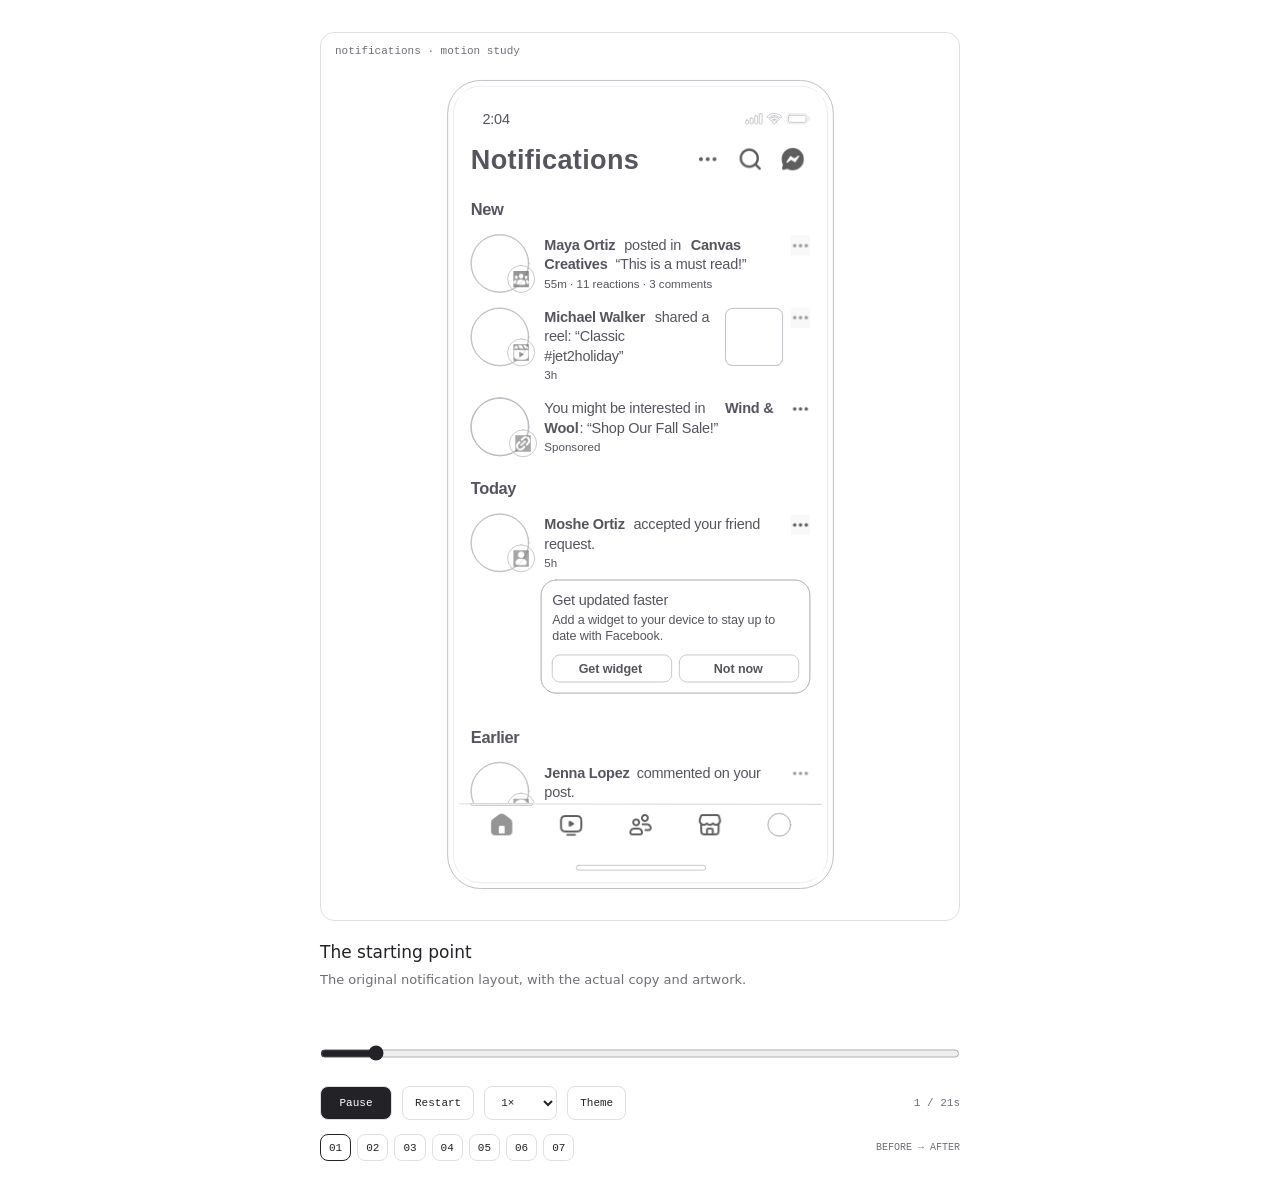
==== commit 81ea7a14: "Anchor source avatar and badge motion to exact geometry" ====
--- a/index.html
+++ b/index.html
@@ -309,7 +309,7 @@
 <g id="old-.Profile_addon_60">
 <g id="old-Jewel">
 <rect x="50" y="179.334" width="28" height="28" rx="14" fill="none" class="source-shape" stroke="var(--art-line)" stroke-width="0.75" />
-<g data-raster-icon="true"><defs><clipPath id="old-oldglyph139874371147536"><rect x="56" y="185" width="16" height="17" fill="white" stroke="none" stroke-width="0.75" /></clipPath></defs><use href="#old-render" clip-path="url(#old-oldglyph139874371147536)" class="source-icon" /></g></g>
+<g data-raster-icon="true"><defs><clipPath id="old-oldglyph139750271522656"><rect x="56" y="185" width="16" height="17" fill="white" stroke="none" stroke-width="0.75" /></clipPath></defs><use href="#old-render" clip-path="url(#old-oldglyph139750271522656)" class="source-icon" /></g></g>
 </g>
 </g>
 </g>
@@ -319,7 +319,7 @@
 <text fill="var(--art-text)" style="white-space: pre" xml:space="preserve" font-family="SF Pro" font-size="15" font-weight="bold" letter-spacing="-0.24px"><tspan x="88" y="163.403" fill="var(--art-text)">Maya Ortiz</tspan><tspan x="239.537" y="163.403" fill="var(--art-text)">Canvas </tspan><tspan x="88" y="183.403" fill="var(--art-text)">Creatives</tspan></text>
 <text id="old-Meta_2" fill="var(--art-text)" style="white-space: pre" xml:space="preserve" font-family="SF Pro" font-size="12" letter-spacing="0px"><tspan x="88" y="202.289" fill="var(--art-text)">55m · 11 reactions · 3 comments</tspan></text>
 </g></g></g><g class="overflow row-0" transform="translate(343 147.334)"><g transform="translate(-343 -147.334)"><g id="old-Right Addon">
-<g data-raster-icon="true"><defs><clipPath id="old-oldglyph139874371149456"><rect x="343" y="148" width="20" height="21" fill="white" stroke="none" stroke-width="0.75" /></clipPath></defs><use href="#old-render" clip-path="url(#old-oldglyph139874371149456)" class="source-icon" /></g></g>
+<g data-raster-icon="true"><defs><clipPath id="old-oldglyph139750271524576"><rect x="343" y="148" width="20" height="21" fill="white" stroke="none" stroke-width="0.75" /></clipPath></defs><use href="#old-render" clip-path="url(#old-oldglyph139750271524576)" class="source-icon" /></g></g>
 </g></g><g class="new-avatar row-1" transform="translate(12 273.666)"><g transform="translate(-12 -273.666)"><g id="new-Left addon_2">
 <g id="new-Profile Photo_3">
 <g id="new-Actor_5">
@@ -363,7 +363,7 @@
 <g id="old-Addon">
 <g id="old-Jewel_2">
 <rect x="50" y="255.334" width="28" height="28" rx="14" fill="none" class="source-shape" stroke="var(--art-line)" stroke-width="0.75" />
-<g data-raster-icon="true"><defs><clipPath id="old-oldglyph139874371151056"><rect x="56" y="261" width="16" height="17" fill="white" stroke="none" stroke-width="0.75" /></clipPath></defs><use href="#old-render" clip-path="url(#old-oldglyph139874371151056)" class="source-icon" /></g></g>
+<g data-raster-icon="true"><defs><clipPath id="old-oldglyph139750271526176"><rect x="56" y="261" width="16" height="17" fill="white" stroke="none" stroke-width="0.75" /></clipPath></defs><use href="#old-render" clip-path="url(#old-oldglyph139750271526176)" class="source-icon" /></g></g>
 </g>
 </g>
 </g>
@@ -372,7 +372,7 @@
 <text fill="var(--art-text)" style="white-space: pre" xml:space="preserve" font-family="SF Pro" font-size="15" font-weight="bold" letter-spacing="-0.24px"><tspan x="88" y="237.903" fill="var(--art-text)">Michael Walker </tspan></text>
 <text id="old-Meta_4" fill="var(--art-text)" style="white-space: pre" xml:space="preserve" font-family="SF Pro" font-size="12" letter-spacing="0px"><tspan x="88" y="296.789" fill="var(--art-text)">3h</tspan></text>
 </g></g></g><g class="overflow row-1" transform="translate(343 223.334)"><g transform="translate(-343 -223.334)"><g id="old-Right Addon_2">
-<g data-raster-icon="true"><defs><clipPath id="old-oldglyph139874371153136"><rect x="343" y="223" width="20" height="21" fill="white" stroke="none" stroke-width="0.75" /></clipPath></defs><use href="#old-render" clip-path="url(#old-oldglyph139874371153136)" class="source-icon" /></g></g>
+<g data-raster-icon="true"><defs><clipPath id="old-oldglyph139750271528256"><rect x="343" y="223" width="20" height="21" fill="white" stroke="none" stroke-width="0.75" /></clipPath></defs><use href="#old-render" clip-path="url(#old-oldglyph139750271528256)" class="source-icon" /></g></g>
 </g></g><g class="old-media row-1" transform="translate(275 223.334)"><g transform="translate(-275 -223.334)"><g id="old-Media">
 <g clip-path="url(#old-clip4_6048_39806)">
 <path d="M275 231.334C275 226.916 278.582 223.334 283 223.334H327C331.418 223.334 335 226.916 335 231.334V275.334C335 279.752 331.418 283.334 327 283.334H283C278.582 283.334 275 279.752 275 275.334V231.334Z" fill="none" class="source-shape" stroke="var(--art-line)" stroke-width="0.75" />
@@ -420,7 +420,7 @@
 <g id="old-Addon_2">
 <g id="old-.profile_jewel">
 <rect x="52" y="349.334" width="28" height="28" rx="14" fill="none" class="source-shape" stroke="var(--art-line)" stroke-width="0.75" />
-<g data-raster-icon="true"><defs><clipPath id="old-oldglyph139874371154656"><rect x="58" y="355" width="16" height="17" fill="white" stroke="none" stroke-width="0.75" /></clipPath></defs><use href="#old-render" clip-path="url(#old-oldglyph139874371154656)" class="source-icon" /></g></g>
+<g data-raster-icon="true"><defs><clipPath id="old-oldglyph139750271529776"><rect x="58" y="355" width="16" height="17" fill="white" stroke="none" stroke-width="0.75" /></clipPath></defs><use href="#old-render" clip-path="url(#old-oldglyph139750271529776)" class="source-icon" /></g></g>
 </g>
 </g>
 </g>
@@ -429,7 +429,7 @@
 <text fill="var(--art-text)" style="white-space: pre" xml:space="preserve" font-family="SF Pro" font-size="15" font-weight="bold" letter-spacing="-0.24px"><tspan x="274.967" y="332.403" fill="var(--art-text)">Wind &amp; </tspan><tspan x="88" y="352.403" fill="var(--art-text)">Wool</tspan></text>
 <text id="old-Meta_6" fill="var(--art-text)" style="white-space: pre" xml:space="preserve" font-family="SF Pro" font-size="12" letter-spacing="0px"><tspan x="88" y="371.289" fill="var(--art-text)">Sponsored</tspan></text>
 </g></g></g><g class="overflow row-2" transform="translate(343 316.334)"><g transform="translate(-343 -316.334)"><g id="old-Right Addon_3">
-<g data-raster-icon="true"><defs><clipPath id="old-oldglyph139874371156416"><rect x="343" y="317" width="20" height="21" fill="white" stroke="none" stroke-width="0.75" /></clipPath></defs><use href="#old-render" clip-path="url(#old-oldglyph139874371156416)" class="source-icon" /></g></g>
+<g data-raster-icon="true"><defs><clipPath id="old-oldglyph139750271531536"><rect x="343" y="317" width="20" height="21" fill="white" stroke="none" stroke-width="0.75" /></clipPath></defs><use href="#old-render" clip-path="url(#old-oldglyph139750271531536)" class="source-icon" /></g></g>
 </g></g><g class="new-avatar row-3" transform="translate(12 458)"><g transform="translate(-12 -458)"><g id="new-Left addon_4">
 <g id="new-Profile Photo_9">
 <g id="new-Actor_11">
@@ -459,7 +459,7 @@
 <g id="old-.Profile_addon_60_2">
 <g id="old-Jewel_3">
 <rect x="50" y="468.334" width="28" height="28" rx="14" fill="none" class="source-shape" stroke="var(--art-line)" stroke-width="0.75" />
-<g data-raster-icon="true"><defs><clipPath id="old-oldglyph139874371257424"><rect x="56" y="474" width="16" height="17" fill="white" stroke="none" stroke-width="0.75" /></clipPath></defs><use href="#old-render" clip-path="url(#old-oldglyph139874371257424)" class="source-icon" /></g></g>
+<g data-raster-icon="true"><defs><clipPath id="old-oldglyph139750271632544"><rect x="56" y="474" width="16" height="17" fill="white" stroke="none" stroke-width="0.75" /></clipPath></defs><use href="#old-render" clip-path="url(#old-oldglyph139750271632544)" class="source-icon" /></g></g>
 </g>
 </g>
 </g>
@@ -468,7 +468,7 @@
 <text fill="var(--art-text)" style="white-space: pre" xml:space="preserve" font-family="SF Pro" font-size="15" font-weight="bold" letter-spacing="-0.24px"><tspan x="88" y="452.403" fill="var(--art-text)">Moshe Ortiz </tspan></text>
 <text id="old-Meta_8" fill="var(--art-text)" style="white-space: pre" xml:space="preserve" font-family="SF Pro" font-size="12" letter-spacing="0px"><tspan x="88" y="491.289" fill="var(--art-text)">5h</tspan></text>
 </g></g></g><g class="overflow row-3" transform="translate(343 436.334)"><g transform="translate(-343 -436.334)"><g id="old-Right Addon_4">
-<g data-raster-icon="true"><defs><clipPath id="old-oldglyph139874371259024"><rect x="343" y="437" width="20" height="21" fill="white" stroke="none" stroke-width="0.75" /></clipPath></defs><use href="#old-render" clip-path="url(#old-oldglyph139874371259024)" class="source-icon" /></g></g>
+<g data-raster-icon="true"><defs><clipPath id="old-oldglyph139750271634144"><rect x="343" y="437" width="20" height="21" fill="white" stroke="none" stroke-width="0.75" /></clipPath></defs><use href="#old-render" clip-path="url(#old-oldglyph139750271634144)" class="source-icon" /></g></g>
 </g></g><g class="new-avatar row-4" transform="translate(12 520)"><g transform="translate(-12 -520)"><g id="new-Left addon_5">
 <g id="new-Profile Photo_11">
 <g id="new-Actor_14">
@@ -497,7 +497,7 @@
 <g id="old-.Profile_addon_60_3">
 <g id="old-Jewel_4">
 <rect x="50" y="725.334" width="28" height="28" rx="14" fill="none" class="source-shape" stroke="var(--art-line)" stroke-width="0.75" />
-<g data-raster-icon="true"><defs><clipPath id="old-oldglyph139874371263504"><rect x="56" y="731" width="16" height="17" fill="white" stroke="none" stroke-width="0.75" /></clipPath></defs><use href="#old-render" clip-path="url(#old-oldglyph139874371263504)" class="source-icon" /></g></g>
+<g data-raster-icon="true"><defs><clipPath id="old-oldglyph139750271638624"><rect x="56" y="731" width="16" height="17" fill="white" stroke="none" stroke-width="0.75" /></clipPath></defs><use href="#old-render" clip-path="url(#old-oldglyph139750271638624)" class="source-icon" /></g></g>
 </g>
 </g>
 </g>
@@ -505,7 +505,7 @@
 </g></g><g class="old-copy row-4" transform="translate(88 693.334)"><g transform="translate(-88 -693.334)"><g><text fill="var(--art-text)" style="white-space: pre" xml:space="preserve" font-family="SF Pro" font-size="15" font-weight="510" letter-spacing="-0.24px"><tspan x="183.499" y="709.403" fill="var(--art-text)">commented on your </tspan><tspan x="88" y="729.403" fill="var(--art-text)">post.</tspan></text>
 <text fill="var(--art-text)" style="white-space: pre" xml:space="preserve" font-family="SF Pro" font-size="15" font-weight="bold" letter-spacing="-0.24px"><tspan x="88" y="709.403" fill="var(--art-text)">Jenna Lopez </tspan></text>
 </g></g></g><g class="overflow row-4" transform="translate(343 693.334)"><g transform="translate(-343 -693.334)"><g id="old-Right Addon_5">
-<g data-raster-icon="true"><defs><clipPath id="old-oldglyph139874371264864"><rect x="343" y="694" width="20" height="21" fill="white" stroke="none" stroke-width="0.75" /></clipPath></defs><use href="#old-render" clip-path="url(#old-oldglyph139874371264864)" class="source-icon" /></g></g>
+<g data-raster-icon="true"><defs><clipPath id="old-oldglyph139750271639984"><rect x="343" y="694" width="20" height="21" fill="white" stroke="none" stroke-width="0.75" /></clipPath></defs><use href="#old-render" clip-path="url(#old-oldglyph139750271639984)" class="source-icon" /></g></g>
 </g></g><g class="new-avatar row-5" transform="translate(12 588)"><g transform="translate(-12 -588)"><g id="new-Left addon_6">
 <g id="new-Profile Photo_13">
 <g id="new-Actor_17">
@@ -673,11 +673,11 @@
 <text id="old-Surface Title" fill="var(--art-text)" style="white-space: pre" xml:space="preserve" font-family="Facebook Sans" font-size="28" font-weight="bold" letter-spacing="0.36px"><tspan x="12" y="79.134" fill="var(--art-text)">Notifications</tspan></text>
 <g id="old-Icons">
 <g id="old-Contained Icon Button">
-<g data-raster-icon="true"><defs><clipPath id="old-oldglyph139874371143456"><rect x="245" y="57" width="24" height="25" fill="white" stroke="none" stroke-width="0.75" /></clipPath></defs><use href="#old-render" clip-path="url(#old-oldglyph139874371143456)" class="source-icon" /></g></g>
+<g data-raster-icon="true"><defs><clipPath id="old-oldglyph139750271518576"><rect x="245" y="57" width="24" height="25" fill="white" stroke="none" stroke-width="0.75" /></clipPath></defs><use href="#old-render" clip-path="url(#old-oldglyph139750271518576)" class="source-icon" /></g></g>
 <g id="old-Contained Icon Button_2">
-<g data-raster-icon="true"><defs><clipPath id="old-oldglyph139874371144096"><rect x="289" y="57" width="24" height="25" fill="white" stroke="none" stroke-width="0.75" /></clipPath></defs><use href="#old-render" clip-path="url(#old-oldglyph139874371144096)" class="source-icon" /></g></g>
+<g data-raster-icon="true"><defs><clipPath id="old-oldglyph139750271519216"><rect x="289" y="57" width="24" height="25" fill="white" stroke="none" stroke-width="0.75" /></clipPath></defs><use href="#old-render" clip-path="url(#old-oldglyph139750271519216)" class="source-icon" /></g></g>
 <g id="old-Contained Icon Button_3">
-<g data-raster-icon="true"><defs><clipPath id="old-oldglyph139874371144656"><rect x="333" y="57" width="24" height="25" fill="white" stroke="none" stroke-width="0.75" /></clipPath></defs><use href="#old-render" clip-path="url(#old-oldglyph139874371144656)" class="source-icon" /></g></g>
+<g data-raster-icon="true"><defs><clipPath id="old-oldglyph139750271519776"><rect x="333" y="57" width="24" height="25" fill="white" stroke="none" stroke-width="0.75" /></clipPath></defs><use href="#old-render" clip-path="url(#old-oldglyph139750271519776)" class="source-icon" /></g></g>
 </g>
 </g>
 </g>
@@ -688,20 +688,20 @@
 <line id="old-stroke iOS" y1="736.25" x2="375" y2="736.75" stroke="var(--art-line)" stroke-width="0.75" class="source-shape" fill="none" />
 <g id="old-Tab BP">
 <g id="old-Tab1 Icon">
-<g data-raster-icon="true"><defs><clipPath id="old-oldglyph139874371265984"><rect x="31" y="746" width="25" height="24" fill="white" stroke="none" stroke-width="0.75" /></clipPath></defs><use href="#old-render" clip-path="url(#old-oldglyph139874371265984)" class="source-icon" /></g></g>
+<g data-raster-icon="true"><defs><clipPath id="old-oldglyph139750271641104"><rect x="31" y="746" width="25" height="24" fill="white" stroke="none" stroke-width="0.75" /></clipPath></defs><use href="#old-render" clip-path="url(#old-oldglyph139750271641104)" class="source-icon" /></g></g>
 <path id="old-Active Bar iOS" d="M12 736H75.8V737C75.8 737.552 75.3523 738 74.8 738H13C12.4477 738 12 737.552 12 737V736Z" fill="none" class="source-shape" stroke="var(--art-line)" stroke-width="0.75" />
 </g>
 <g id="old-Tab BP_2">
 <g id="old-Tab2 Icon">
-<g data-raster-icon="true"><defs><clipPath id="old-oldglyph139874371266704"><rect x="103" y="746" width="25" height="24" fill="white" stroke="none" stroke-width="0.75" /></clipPath></defs><use href="#old-render" clip-path="url(#old-oldglyph139874371266704)" class="source-icon" /></g></g>
+<g data-raster-icon="true"><defs><clipPath id="old-oldglyph139750271641824"><rect x="103" y="746" width="25" height="24" fill="white" stroke="none" stroke-width="0.75" /></clipPath></defs><use href="#old-render" clip-path="url(#old-oldglyph139750271641824)" class="source-icon" /></g></g>
 </g>
 <g id="old-Tab BP_3">
 <g id="old-.Tab Bar icons">
-<g data-raster-icon="true"><defs><clipPath id="old-oldglyph139874371267344"><rect x="175" y="746" width="25" height="24" fill="white" stroke="none" stroke-width="0.75" /></clipPath></defs><use href="#old-render" clip-path="url(#old-oldglyph139874371267344)" class="source-icon" /></g></g>
+<g data-raster-icon="true"><defs><clipPath id="old-oldglyph139750271642464"><rect x="175" y="746" width="25" height="24" fill="white" stroke="none" stroke-width="0.75" /></clipPath></defs><use href="#old-render" clip-path="url(#old-oldglyph139750271642464)" class="source-icon" /></g></g>
 </g>
 <g id="old-Tab BP_4">
 <g id="old-.Tab Bar icons_2">
-<g data-raster-icon="true"><defs><clipPath id="old-oldglyph139874371267984"><rect x="247" y="746" width="25" height="24" fill="white" stroke="none" stroke-width="0.75" /></clipPath></defs><use href="#old-render" clip-path="url(#old-oldglyph139874371267984)" class="source-icon" /></g></g>
+<g data-raster-icon="true"><defs><clipPath id="old-oldglyph139750271643104"><rect x="247" y="746" width="25" height="24" fill="white" stroke="none" stroke-width="0.75" /></clipPath></defs><use href="#old-render" clip-path="url(#old-oldglyph139750271643104)" class="source-icon" /></g></g>
 </g>
 <g id="old-Tab BP_5">
 <g id="old-Tab5 Icon">
@@ -1487,11 +1487,11 @@
  const tl=gsap.timeline({paused:true,defaults:{ease:'power2.inOut',duration:.65},onUpdate:sync,onComplete(){playing=false;sync();}});
  // The actual source artwork is held in normalized wrappers. Timing changes wrappers, never copy or path coordinates.
  const badges=oldA.flatMap(a=>[...a.querySelectorAll('g')].filter(e=>/Jewel|profile_jewel/.test(e.id)));
- tl.to(badges,{opacity:0,scale:.85,transformOrigin:'50% 50%',duration:.28,stagger:.045,ease:'power2.in'},2.1);
- tl.to(oldA,{scale:2/3,transformOrigin:'0 0',duration:.6,stagger:.045},2.5);
+ tl.to(badges,{opacity:0,scale:.85,svgOrigin:(_,e)=>{const r=e.querySelector('rect');return r?[Number(r.getAttribute('x'))+Number(r.getAttribute('width'))/2,Number(r.getAttribute('y'))+Number(r.getAttribute('height'))/2].join(' '):'64 193';},duration:.28,stagger:.045,ease:'power2.in'},2.1);
+ tl.to(oldA,{scale:2/3,svgOrigin:i=>'12 '+meta[i].start,duration:.6,stagger:.045},2.5);
  tl.to(oldA,{opacity:0,duration:.25,stagger:.035},3.3).to(newA.slice(0,5),{opacity:1,duration:.3,stagger:.035},3.3);
  tl.to(oldC,{x:64,duration:.65,stagger:.045},5.2);
- tl.to(oldM,{scale:2/3,transformOrigin:'0 0',x:323,duration:.65},5.2);
+ tl.to(oldM,{scale:2/3,svgOrigin:'275 223.334',x:323,duration:.65},5.2);
  tl.to(widget,{opacity:0,y:498,scale:.97,transformOrigin:'50% 50%',duration:.35,ease:'power2.in'},7.9);
  tl.to('.old-unit.unit-2',{opacity:0,duration:.3},8.1);
  // Close the old widget space before shifting the rest of the feed for navigation.
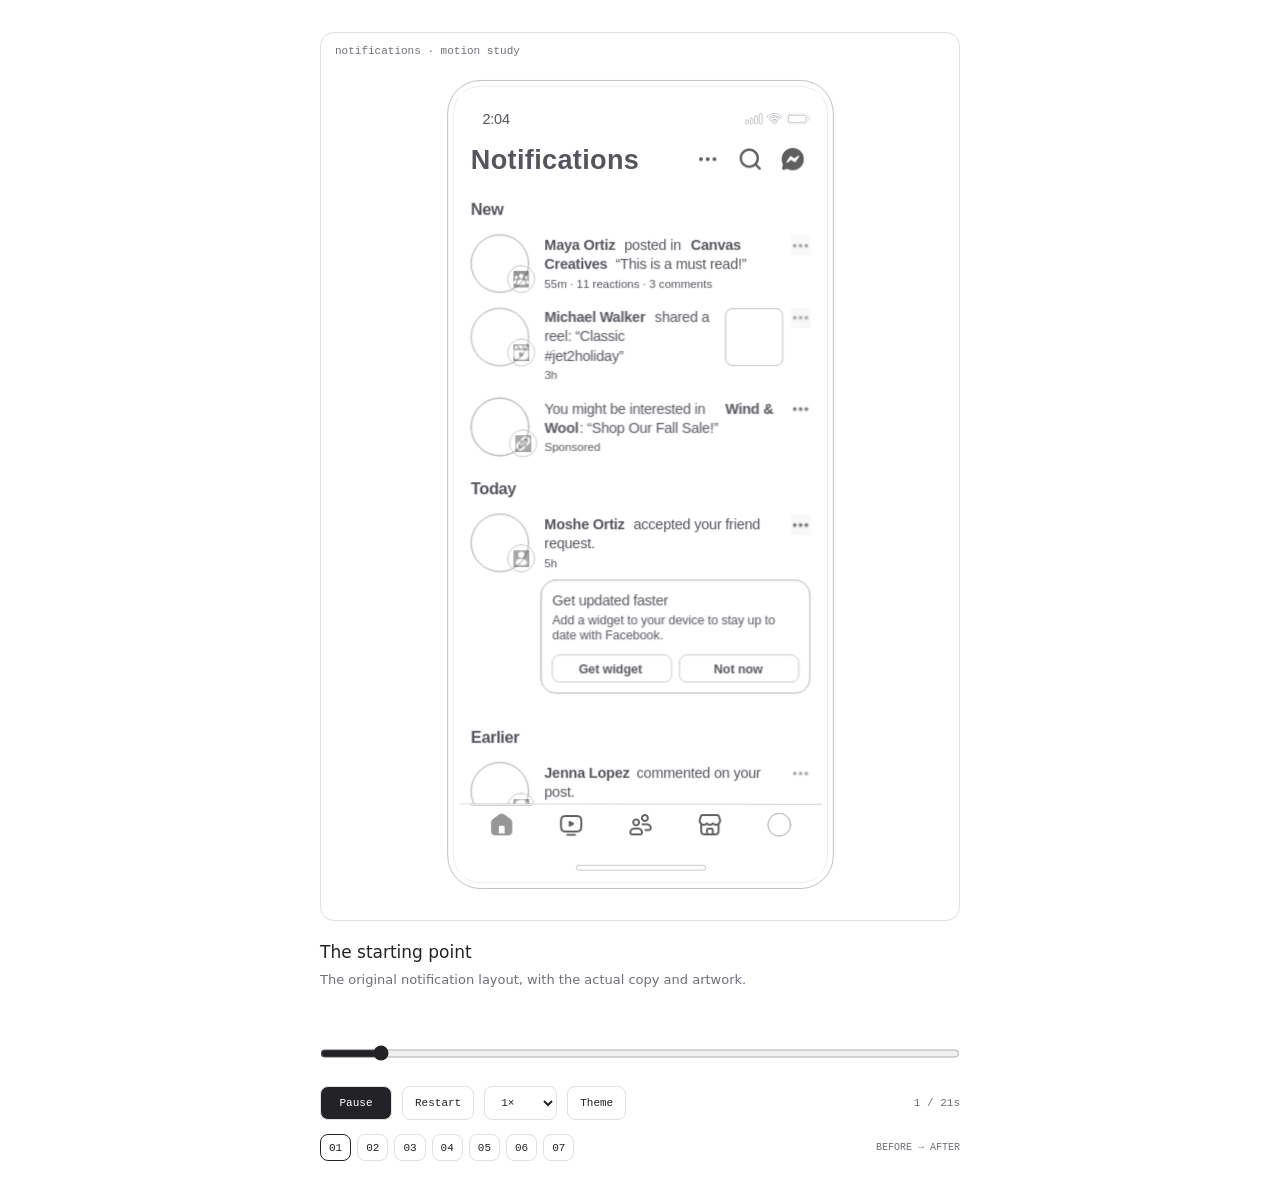
==== commit 897d30f2: "Preserve source icon contrast in both preview themes" ====
--- a/index.html
+++ b/index.html
@@ -1,7 +1,7 @@
 <!doctype html><html lang="en"><head><meta charset="utf-8"><meta name="viewport" content="width=device-width,initial-scale=1"><meta name="robots" content="noindex,nofollow"><title>Notifications · Motion study</title><style>
 :root{color-scheme:light;--ground:#fff;--ink:#232327;--muted:#6f6f78;--line:#e0e0e4} @media(prefers-color-scheme:dark){:root:not([data-theme="light"]){color-scheme:dark;--ground:#08090a;--ink:#d0d6e0;--muted:#8a8c95;--line:#29292d}} :root[data-theme="dark"]{color-scheme:dark;--ground:#08090a;--ink:#d0d6e0;--muted:#8a8c95;--line:#29292d}*{box-sizing:border-box}body{margin:0;padding:32px 18px;background:var(--ground);color:var(--ink);font:13px/1.5 system-ui,-apple-system,sans-serif;min-height:100svh;display:grid;place-items:center}main{width:100%;max-width:640px}.plate{border:1px solid var(--line);border-radius:14px;overflow:hidden;position:relative}.tag{position:absolute;top:12px;left:14px;color:var(--muted);font:11px ui-monospace,monospace}#stage{width:100%}h1{font-size:17px;line-height:1.4;font-weight:500;margin:20px 0 5px}#description{color:var(--muted);margin:0 0 20px;min-height:3em}.controls{display:flex;align-items:center;gap:10px;flex-wrap:wrap;margin-top:15px}button,select{height:34px;padding:0 12px;border:1px solid var(--line);border-radius:8px;background:var(--ground);color:var(--ink);font:11px ui-monospace,monospace;cursor:pointer}button:hover,button[aria-current="true"]{border-color:var(--ink)}button:focus-visible,input:focus-visible,select:focus-visible{outline:2px solid var(--ink);outline-offset:3px}#play{min-width:72px;background:var(--ink);color:var(--ground)}#scrub{width:100%;accent-color:var(--ink);height:25px;margin:12px 0 0;cursor:pointer}#counter{font:11px ui-monospace,monospace;color:var(--muted);margin-left:auto}#chapters{display:flex;gap:6px}#chapters button{padding:0 8px;height:27px}footer{display:flex;justify-content:space-between;align-items:center;gap:12px;margin-top:14px;color:var(--muted);font:10px ui-monospace,monospace}.focus path{stroke:var(--ink)!important}@media(max-width:420px){body{padding:16px 12px}h1{font-size:16px}footer{flex-wrap:wrap}}@media(prefers-reduced-motion:reduce){*{scroll-behavior:auto!important}}
 
-#stage{max-width:405px;margin:20px auto 12px;aspect-ratio:419/868!important;position:relative}#stage>svg{position:absolute;width:100%;height:100%;inset:0;display:block}.plate{padding:12px 12px 4px;overflow:hidden} :root{--art-line:#b7b7bf;--art-text:#55555f} :root[data-theme="dark"]{--art-line:#5b5d64;--art-text:#bfc5cf}@media(prefers-color-scheme:dark){:root:not([data-theme="light"]){--art-line:#5b5d64;--art-text:#bfc5cf}}.source-art text,.source-art tspan{font-family:"SF Pro",-apple-system,BlinkMacSystemFont,Arial,sans-serif}.source-art text[font-family="Facebook Sans"]{font-family:"Facebook Sans",-apple-system,BlinkMacSystemFont,Arial,sans-serif}.source-shape{stroke-linejoin:round;stroke-linecap:round}.source-icon{filter:grayscale(1);opacity:.65}.device-outline{fill:var(--ground);stroke:var(--art-line);stroke-width:.9}.device-inner{fill:none;stroke:var(--line);stroke-width:.65}.chrome-cover{fill:var(--ground)}.new-copy,.new-avatar,.new-media,.new-unit,.actual-filters{opacity:0}.focus-art .source-shape{stroke:var(--ink)!important}.focus-art text,.focus-art tspan{fill:var(--ink)!important}.plate .tag{top:12px}.source-art .source-shape{vector-effect:non-scaling-stroke} @media(max-width:420px){#stage{margin-top:24px}.plate{padding:0 10px}}
+#stage{max-width:405px;margin:20px auto 12px;aspect-ratio:419/868!important;position:relative}#stage>svg{position:absolute;width:100%;height:100%;inset:0;display:block}.plate{padding:12px 12px 4px;overflow:hidden} :root{--art-line:#b7b7bf;--art-text:#55555f} :root[data-theme="dark"]{--art-line:#5b5d64;--art-text:#bfc5cf}@media(prefers-color-scheme:dark){:root:not([data-theme="light"]){--art-line:#5b5d64;--art-text:#bfc5cf}}.source-art text,.source-art tspan{font-family:"SF Pro",-apple-system,BlinkMacSystemFont,Arial,sans-serif}.source-art text[font-family="Facebook Sans"]{font-family:"Facebook Sans",-apple-system,BlinkMacSystemFont,Arial,sans-serif}.source-shape{stroke-linejoin:round;stroke-linecap:round}.source-icon{filter:grayscale(1);mix-blend-mode:multiply;opacity:.65}:root[data-theme="dark"] .source-icon{filter:grayscale(1) invert(1);mix-blend-mode:screen}@media(prefers-color-scheme:dark){:root:not([data-theme="light"]) .source-icon{filter:grayscale(1) invert(1);mix-blend-mode:screen}}.device-outline{fill:var(--ground);stroke:var(--art-line);stroke-width:.9}.device-inner{fill:none;stroke:var(--line);stroke-width:.65}.chrome-cover{fill:var(--ground)}.new-copy,.new-avatar,.new-media,.new-unit,.actual-filters{opacity:0}.focus-art .source-shape{stroke:var(--ink)!important}.focus-art text,.focus-art tspan{fill:var(--ink)!important}.plate .tag{top:12px}.source-art .source-shape{vector-effect:non-scaling-stroke} @media(max-width:420px){#stage{margin-top:24px}.plate{padding:0 10px}}
 </style></head><body><main><div class="plate"><span class="tag">notifications · motion study</span><div id="stage"><svg xmlns="http://www.w3.org/2000/svg" xmlns:xlink="http://www.w3.org/1999/xlink" viewBox="-22 -28 419 868" class="source-art" aria-hidden="true"><defs><pattern id="old-pattern0_6048_39806" patternContentUnits="objectBoundingBox" width="1" height="1">
 <use xlink:href="#image0_6048_39806" transform="scale(0.0208333)" />
 </pattern>
@@ -309,7 +309,7 @@
 <g id="old-.Profile_addon_60">
 <g id="old-Jewel">
 <rect x="50" y="179.334" width="28" height="28" rx="14" fill="none" class="source-shape" stroke="var(--art-line)" stroke-width="0.75" />
-<g data-raster-icon="true"><defs><clipPath id="old-oldglyph139750271522656"><rect x="56" y="185" width="16" height="17" fill="white" stroke="none" stroke-width="0.75" /></clipPath></defs><use href="#old-render" clip-path="url(#old-oldglyph139750271522656)" class="source-icon" /></g></g>
+<g data-raster-icon="true"><defs><clipPath id="old-oldglyph140381881702240"><rect x="56" y="185" width="16" height="17" fill="white" stroke="none" stroke-width="0.75" /></clipPath></defs><use href="#old-render" clip-path="url(#old-oldglyph140381881702240)" class="source-icon" /></g></g>
 </g>
 </g>
 </g>
@@ -319,7 +319,7 @@
 <text fill="var(--art-text)" style="white-space: pre" xml:space="preserve" font-family="SF Pro" font-size="15" font-weight="bold" letter-spacing="-0.24px"><tspan x="88" y="163.403" fill="var(--art-text)">Maya Ortiz</tspan><tspan x="239.537" y="163.403" fill="var(--art-text)">Canvas </tspan><tspan x="88" y="183.403" fill="var(--art-text)">Creatives</tspan></text>
 <text id="old-Meta_2" fill="var(--art-text)" style="white-space: pre" xml:space="preserve" font-family="SF Pro" font-size="12" letter-spacing="0px"><tspan x="88" y="202.289" fill="var(--art-text)">55m · 11 reactions · 3 comments</tspan></text>
 </g></g></g><g class="overflow row-0" transform="translate(343 147.334)"><g transform="translate(-343 -147.334)"><g id="old-Right Addon">
-<g data-raster-icon="true"><defs><clipPath id="old-oldglyph139750271524576"><rect x="343" y="148" width="20" height="21" fill="white" stroke="none" stroke-width="0.75" /></clipPath></defs><use href="#old-render" clip-path="url(#old-oldglyph139750271524576)" class="source-icon" /></g></g>
+<g data-raster-icon="true"><defs><clipPath id="old-oldglyph140381881704160"><rect x="343" y="148" width="20" height="21" fill="white" stroke="none" stroke-width="0.75" /></clipPath></defs><use href="#old-render" clip-path="url(#old-oldglyph140381881704160)" class="source-icon" /></g></g>
 </g></g><g class="new-avatar row-1" transform="translate(12 273.666)"><g transform="translate(-12 -273.666)"><g id="new-Left addon_2">
 <g id="new-Profile Photo_3">
 <g id="new-Actor_5">
@@ -363,7 +363,7 @@
 <g id="old-Addon">
 <g id="old-Jewel_2">
 <rect x="50" y="255.334" width="28" height="28" rx="14" fill="none" class="source-shape" stroke="var(--art-line)" stroke-width="0.75" />
-<g data-raster-icon="true"><defs><clipPath id="old-oldglyph139750271526176"><rect x="56" y="261" width="16" height="17" fill="white" stroke="none" stroke-width="0.75" /></clipPath></defs><use href="#old-render" clip-path="url(#old-oldglyph139750271526176)" class="source-icon" /></g></g>
+<g data-raster-icon="true"><defs><clipPath id="old-oldglyph140381881705760"><rect x="56" y="261" width="16" height="17" fill="white" stroke="none" stroke-width="0.75" /></clipPath></defs><use href="#old-render" clip-path="url(#old-oldglyph140381881705760)" class="source-icon" /></g></g>
 </g>
 </g>
 </g>
@@ -372,7 +372,7 @@
 <text fill="var(--art-text)" style="white-space: pre" xml:space="preserve" font-family="SF Pro" font-size="15" font-weight="bold" letter-spacing="-0.24px"><tspan x="88" y="237.903" fill="var(--art-text)">Michael Walker </tspan></text>
 <text id="old-Meta_4" fill="var(--art-text)" style="white-space: pre" xml:space="preserve" font-family="SF Pro" font-size="12" letter-spacing="0px"><tspan x="88" y="296.789" fill="var(--art-text)">3h</tspan></text>
 </g></g></g><g class="overflow row-1" transform="translate(343 223.334)"><g transform="translate(-343 -223.334)"><g id="old-Right Addon_2">
-<g data-raster-icon="true"><defs><clipPath id="old-oldglyph139750271528256"><rect x="343" y="223" width="20" height="21" fill="white" stroke="none" stroke-width="0.75" /></clipPath></defs><use href="#old-render" clip-path="url(#old-oldglyph139750271528256)" class="source-icon" /></g></g>
+<g data-raster-icon="true"><defs><clipPath id="old-oldglyph140381881707840"><rect x="343" y="223" width="20" height="21" fill="white" stroke="none" stroke-width="0.75" /></clipPath></defs><use href="#old-render" clip-path="url(#old-oldglyph140381881707840)" class="source-icon" /></g></g>
 </g></g><g class="old-media row-1" transform="translate(275 223.334)"><g transform="translate(-275 -223.334)"><g id="old-Media">
 <g clip-path="url(#old-clip4_6048_39806)">
 <path d="M275 231.334C275 226.916 278.582 223.334 283 223.334H327C331.418 223.334 335 226.916 335 231.334V275.334C335 279.752 331.418 283.334 327 283.334H283C278.582 283.334 275 279.752 275 275.334V231.334Z" fill="none" class="source-shape" stroke="var(--art-line)" stroke-width="0.75" />
@@ -420,7 +420,7 @@
 <g id="old-Addon_2">
 <g id="old-.profile_jewel">
 <rect x="52" y="349.334" width="28" height="28" rx="14" fill="none" class="source-shape" stroke="var(--art-line)" stroke-width="0.75" />
-<g data-raster-icon="true"><defs><clipPath id="old-oldglyph139750271529776"><rect x="58" y="355" width="16" height="17" fill="white" stroke="none" stroke-width="0.75" /></clipPath></defs><use href="#old-render" clip-path="url(#old-oldglyph139750271529776)" class="source-icon" /></g></g>
+<g data-raster-icon="true"><defs><clipPath id="old-oldglyph140381881709360"><rect x="58" y="355" width="16" height="17" fill="white" stroke="none" stroke-width="0.75" /></clipPath></defs><use href="#old-render" clip-path="url(#old-oldglyph140381881709360)" class="source-icon" /></g></g>
 </g>
 </g>
 </g>
@@ -429,7 +429,7 @@
 <text fill="var(--art-text)" style="white-space: pre" xml:space="preserve" font-family="SF Pro" font-size="15" font-weight="bold" letter-spacing="-0.24px"><tspan x="274.967" y="332.403" fill="var(--art-text)">Wind &amp; </tspan><tspan x="88" y="352.403" fill="var(--art-text)">Wool</tspan></text>
 <text id="old-Meta_6" fill="var(--art-text)" style="white-space: pre" xml:space="preserve" font-family="SF Pro" font-size="12" letter-spacing="0px"><tspan x="88" y="371.289" fill="var(--art-text)">Sponsored</tspan></text>
 </g></g></g><g class="overflow row-2" transform="translate(343 316.334)"><g transform="translate(-343 -316.334)"><g id="old-Right Addon_3">
-<g data-raster-icon="true"><defs><clipPath id="old-oldglyph139750271531536"><rect x="343" y="317" width="20" height="21" fill="white" stroke="none" stroke-width="0.75" /></clipPath></defs><use href="#old-render" clip-path="url(#old-oldglyph139750271531536)" class="source-icon" /></g></g>
+<g data-raster-icon="true"><defs><clipPath id="old-oldglyph140381881711120"><rect x="343" y="317" width="20" height="21" fill="white" stroke="none" stroke-width="0.75" /></clipPath></defs><use href="#old-render" clip-path="url(#old-oldglyph140381881711120)" class="source-icon" /></g></g>
 </g></g><g class="new-avatar row-3" transform="translate(12 458)"><g transform="translate(-12 -458)"><g id="new-Left addon_4">
 <g id="new-Profile Photo_9">
 <g id="new-Actor_11">
@@ -459,7 +459,7 @@
 <g id="old-.Profile_addon_60_2">
 <g id="old-Jewel_3">
 <rect x="50" y="468.334" width="28" height="28" rx="14" fill="none" class="source-shape" stroke="var(--art-line)" stroke-width="0.75" />
-<g data-raster-icon="true"><defs><clipPath id="old-oldglyph139750271632544"><rect x="56" y="474" width="16" height="17" fill="white" stroke="none" stroke-width="0.75" /></clipPath></defs><use href="#old-render" clip-path="url(#old-oldglyph139750271632544)" class="source-icon" /></g></g>
+<g data-raster-icon="true"><defs><clipPath id="old-oldglyph140381881812128"><rect x="56" y="474" width="16" height="17" fill="white" stroke="none" stroke-width="0.75" /></clipPath></defs><use href="#old-render" clip-path="url(#old-oldglyph140381881812128)" class="source-icon" /></g></g>
 </g>
 </g>
 </g>
@@ -468,7 +468,7 @@
 <text fill="var(--art-text)" style="white-space: pre" xml:space="preserve" font-family="SF Pro" font-size="15" font-weight="bold" letter-spacing="-0.24px"><tspan x="88" y="452.403" fill="var(--art-text)">Moshe Ortiz </tspan></text>
 <text id="old-Meta_8" fill="var(--art-text)" style="white-space: pre" xml:space="preserve" font-family="SF Pro" font-size="12" letter-spacing="0px"><tspan x="88" y="491.289" fill="var(--art-text)">5h</tspan></text>
 </g></g></g><g class="overflow row-3" transform="translate(343 436.334)"><g transform="translate(-343 -436.334)"><g id="old-Right Addon_4">
-<g data-raster-icon="true"><defs><clipPath id="old-oldglyph139750271634144"><rect x="343" y="437" width="20" height="21" fill="white" stroke="none" stroke-width="0.75" /></clipPath></defs><use href="#old-render" clip-path="url(#old-oldglyph139750271634144)" class="source-icon" /></g></g>
+<g data-raster-icon="true"><defs><clipPath id="old-oldglyph140381881813728"><rect x="343" y="437" width="20" height="21" fill="white" stroke="none" stroke-width="0.75" /></clipPath></defs><use href="#old-render" clip-path="url(#old-oldglyph140381881813728)" class="source-icon" /></g></g>
 </g></g><g class="new-avatar row-4" transform="translate(12 520)"><g transform="translate(-12 -520)"><g id="new-Left addon_5">
 <g id="new-Profile Photo_11">
 <g id="new-Actor_14">
@@ -497,7 +497,7 @@
 <g id="old-.Profile_addon_60_3">
 <g id="old-Jewel_4">
 <rect x="50" y="725.334" width="28" height="28" rx="14" fill="none" class="source-shape" stroke="var(--art-line)" stroke-width="0.75" />
-<g data-raster-icon="true"><defs><clipPath id="old-oldglyph139750271638624"><rect x="56" y="731" width="16" height="17" fill="white" stroke="none" stroke-width="0.75" /></clipPath></defs><use href="#old-render" clip-path="url(#old-oldglyph139750271638624)" class="source-icon" /></g></g>
+<g data-raster-icon="true"><defs><clipPath id="old-oldglyph140381881818208"><rect x="56" y="731" width="16" height="17" fill="white" stroke="none" stroke-width="0.75" /></clipPath></defs><use href="#old-render" clip-path="url(#old-oldglyph140381881818208)" class="source-icon" /></g></g>
 </g>
 </g>
 </g>
@@ -505,7 +505,7 @@
 </g></g><g class="old-copy row-4" transform="translate(88 693.334)"><g transform="translate(-88 -693.334)"><g><text fill="var(--art-text)" style="white-space: pre" xml:space="preserve" font-family="SF Pro" font-size="15" font-weight="510" letter-spacing="-0.24px"><tspan x="183.499" y="709.403" fill="var(--art-text)">commented on your </tspan><tspan x="88" y="729.403" fill="var(--art-text)">post.</tspan></text>
 <text fill="var(--art-text)" style="white-space: pre" xml:space="preserve" font-family="SF Pro" font-size="15" font-weight="bold" letter-spacing="-0.24px"><tspan x="88" y="709.403" fill="var(--art-text)">Jenna Lopez </tspan></text>
 </g></g></g><g class="overflow row-4" transform="translate(343 693.334)"><g transform="translate(-343 -693.334)"><g id="old-Right Addon_5">
-<g data-raster-icon="true"><defs><clipPath id="old-oldglyph139750271639984"><rect x="343" y="694" width="20" height="21" fill="white" stroke="none" stroke-width="0.75" /></clipPath></defs><use href="#old-render" clip-path="url(#old-oldglyph139750271639984)" class="source-icon" /></g></g>
+<g data-raster-icon="true"><defs><clipPath id="old-oldglyph140381881819568"><rect x="343" y="694" width="20" height="21" fill="white" stroke="none" stroke-width="0.75" /></clipPath></defs><use href="#old-render" clip-path="url(#old-oldglyph140381881819568)" class="source-icon" /></g></g>
 </g></g><g class="new-avatar row-5" transform="translate(12 588)"><g transform="translate(-12 -588)"><g id="new-Left addon_6">
 <g id="new-Profile Photo_13">
 <g id="new-Actor_17">
@@ -673,11 +673,11 @@
 <text id="old-Surface Title" fill="var(--art-text)" style="white-space: pre" xml:space="preserve" font-family="Facebook Sans" font-size="28" font-weight="bold" letter-spacing="0.36px"><tspan x="12" y="79.134" fill="var(--art-text)">Notifications</tspan></text>
 <g id="old-Icons">
 <g id="old-Contained Icon Button">
-<g data-raster-icon="true"><defs><clipPath id="old-oldglyph139750271518576"><rect x="245" y="57" width="24" height="25" fill="white" stroke="none" stroke-width="0.75" /></clipPath></defs><use href="#old-render" clip-path="url(#old-oldglyph139750271518576)" class="source-icon" /></g></g>
+<g data-raster-icon="true"><defs><clipPath id="old-oldglyph140381881698160"><rect x="245" y="57" width="24" height="25" fill="white" stroke="none" stroke-width="0.75" /></clipPath></defs><use href="#old-render" clip-path="url(#old-oldglyph140381881698160)" class="source-icon" /></g></g>
 <g id="old-Contained Icon Button_2">
-<g data-raster-icon="true"><defs><clipPath id="old-oldglyph139750271519216"><rect x="289" y="57" width="24" height="25" fill="white" stroke="none" stroke-width="0.75" /></clipPath></defs><use href="#old-render" clip-path="url(#old-oldglyph139750271519216)" class="source-icon" /></g></g>
+<g data-raster-icon="true"><defs><clipPath id="old-oldglyph140381881698800"><rect x="289" y="57" width="24" height="25" fill="white" stroke="none" stroke-width="0.75" /></clipPath></defs><use href="#old-render" clip-path="url(#old-oldglyph140381881698800)" class="source-icon" /></g></g>
 <g id="old-Contained Icon Button_3">
-<g data-raster-icon="true"><defs><clipPath id="old-oldglyph139750271519776"><rect x="333" y="57" width="24" height="25" fill="white" stroke="none" stroke-width="0.75" /></clipPath></defs><use href="#old-render" clip-path="url(#old-oldglyph139750271519776)" class="source-icon" /></g></g>
+<g data-raster-icon="true"><defs><clipPath id="old-oldglyph140381881699360"><rect x="333" y="57" width="24" height="25" fill="white" stroke="none" stroke-width="0.75" /></clipPath></defs><use href="#old-render" clip-path="url(#old-oldglyph140381881699360)" class="source-icon" /></g></g>
 </g>
 </g>
 </g>
@@ -688,20 +688,20 @@
 <line id="old-stroke iOS" y1="736.25" x2="375" y2="736.75" stroke="var(--art-line)" stroke-width="0.75" class="source-shape" fill="none" />
 <g id="old-Tab BP">
 <g id="old-Tab1 Icon">
-<g data-raster-icon="true"><defs><clipPath id="old-oldglyph139750271641104"><rect x="31" y="746" width="25" height="24" fill="white" stroke="none" stroke-width="0.75" /></clipPath></defs><use href="#old-render" clip-path="url(#old-oldglyph139750271641104)" class="source-icon" /></g></g>
+<g data-raster-icon="true"><defs><clipPath id="old-oldglyph140381881820688"><rect x="31" y="746" width="25" height="24" fill="white" stroke="none" stroke-width="0.75" /></clipPath></defs><use href="#old-render" clip-path="url(#old-oldglyph140381881820688)" class="source-icon" /></g></g>
 <path id="old-Active Bar iOS" d="M12 736H75.8V737C75.8 737.552 75.3523 738 74.8 738H13C12.4477 738 12 737.552 12 737V736Z" fill="none" class="source-shape" stroke="var(--art-line)" stroke-width="0.75" />
 </g>
 <g id="old-Tab BP_2">
 <g id="old-Tab2 Icon">
-<g data-raster-icon="true"><defs><clipPath id="old-oldglyph139750271641824"><rect x="103" y="746" width="25" height="24" fill="white" stroke="none" stroke-width="0.75" /></clipPath></defs><use href="#old-render" clip-path="url(#old-oldglyph139750271641824)" class="source-icon" /></g></g>
+<g data-raster-icon="true"><defs><clipPath id="old-oldglyph140381881821408"><rect x="103" y="746" width="25" height="24" fill="white" stroke="none" stroke-width="0.75" /></clipPath></defs><use href="#old-render" clip-path="url(#old-oldglyph140381881821408)" class="source-icon" /></g></g>
 </g>
 <g id="old-Tab BP_3">
 <g id="old-.Tab Bar icons">
-<g data-raster-icon="true"><defs><clipPath id="old-oldglyph139750271642464"><rect x="175" y="746" width="25" height="24" fill="white" stroke="none" stroke-width="0.75" /></clipPath></defs><use href="#old-render" clip-path="url(#old-oldglyph139750271642464)" class="source-icon" /></g></g>
+<g data-raster-icon="true"><defs><clipPath id="old-oldglyph140381881822048"><rect x="175" y="746" width="25" height="24" fill="white" stroke="none" stroke-width="0.75" /></clipPath></defs><use href="#old-render" clip-path="url(#old-oldglyph140381881822048)" class="source-icon" /></g></g>
 </g>
 <g id="old-Tab BP_4">
 <g id="old-.Tab Bar icons_2">
-<g data-raster-icon="true"><defs><clipPath id="old-oldglyph139750271643104"><rect x="247" y="746" width="25" height="24" fill="white" stroke="none" stroke-width="0.75" /></clipPath></defs><use href="#old-render" clip-path="url(#old-oldglyph139750271643104)" class="source-icon" /></g></g>
+<g data-raster-icon="true"><defs><clipPath id="old-oldglyph140381881822688"><rect x="247" y="746" width="25" height="24" fill="white" stroke="none" stroke-width="0.75" /></clipPath></defs><use href="#old-render" clip-path="url(#old-oldglyph140381881822688)" class="source-icon" /></g></g>
 </g>
 <g id="old-Tab BP_5">
 <g id="old-Tab5 Icon">
